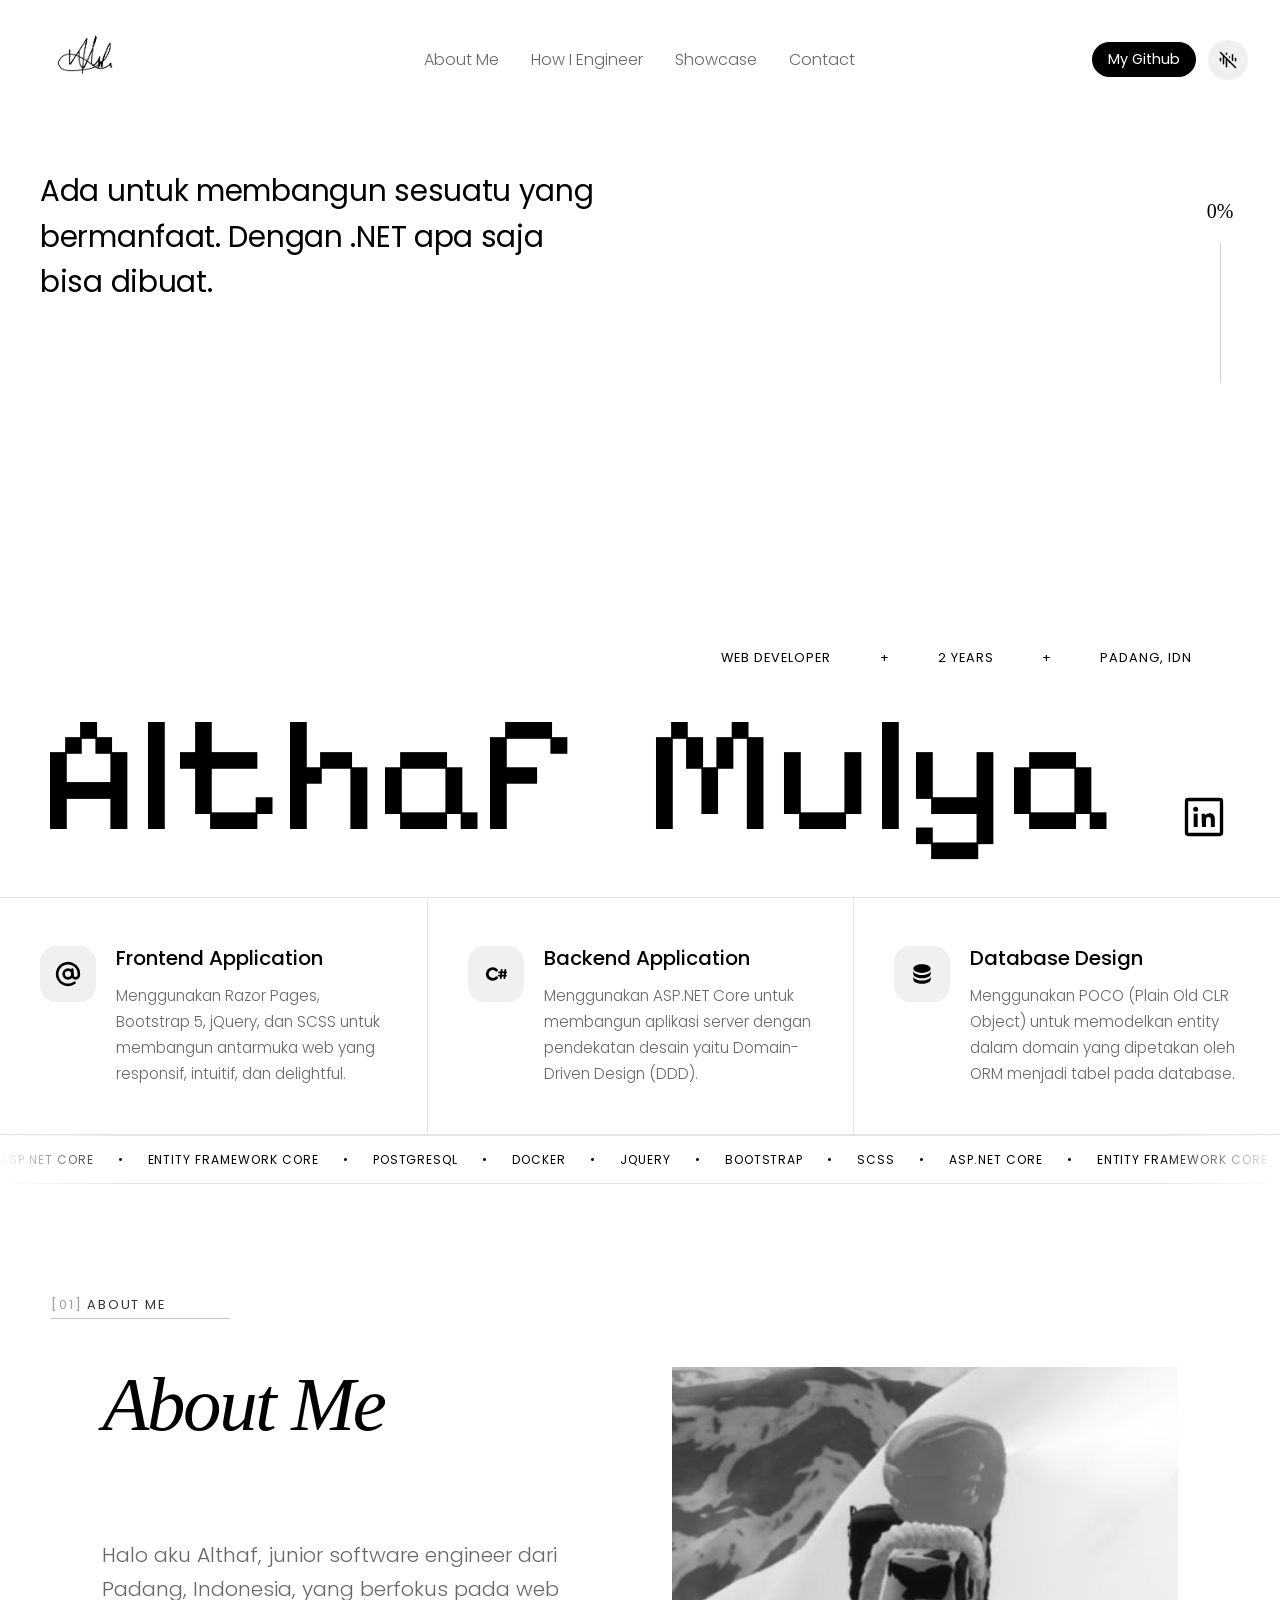
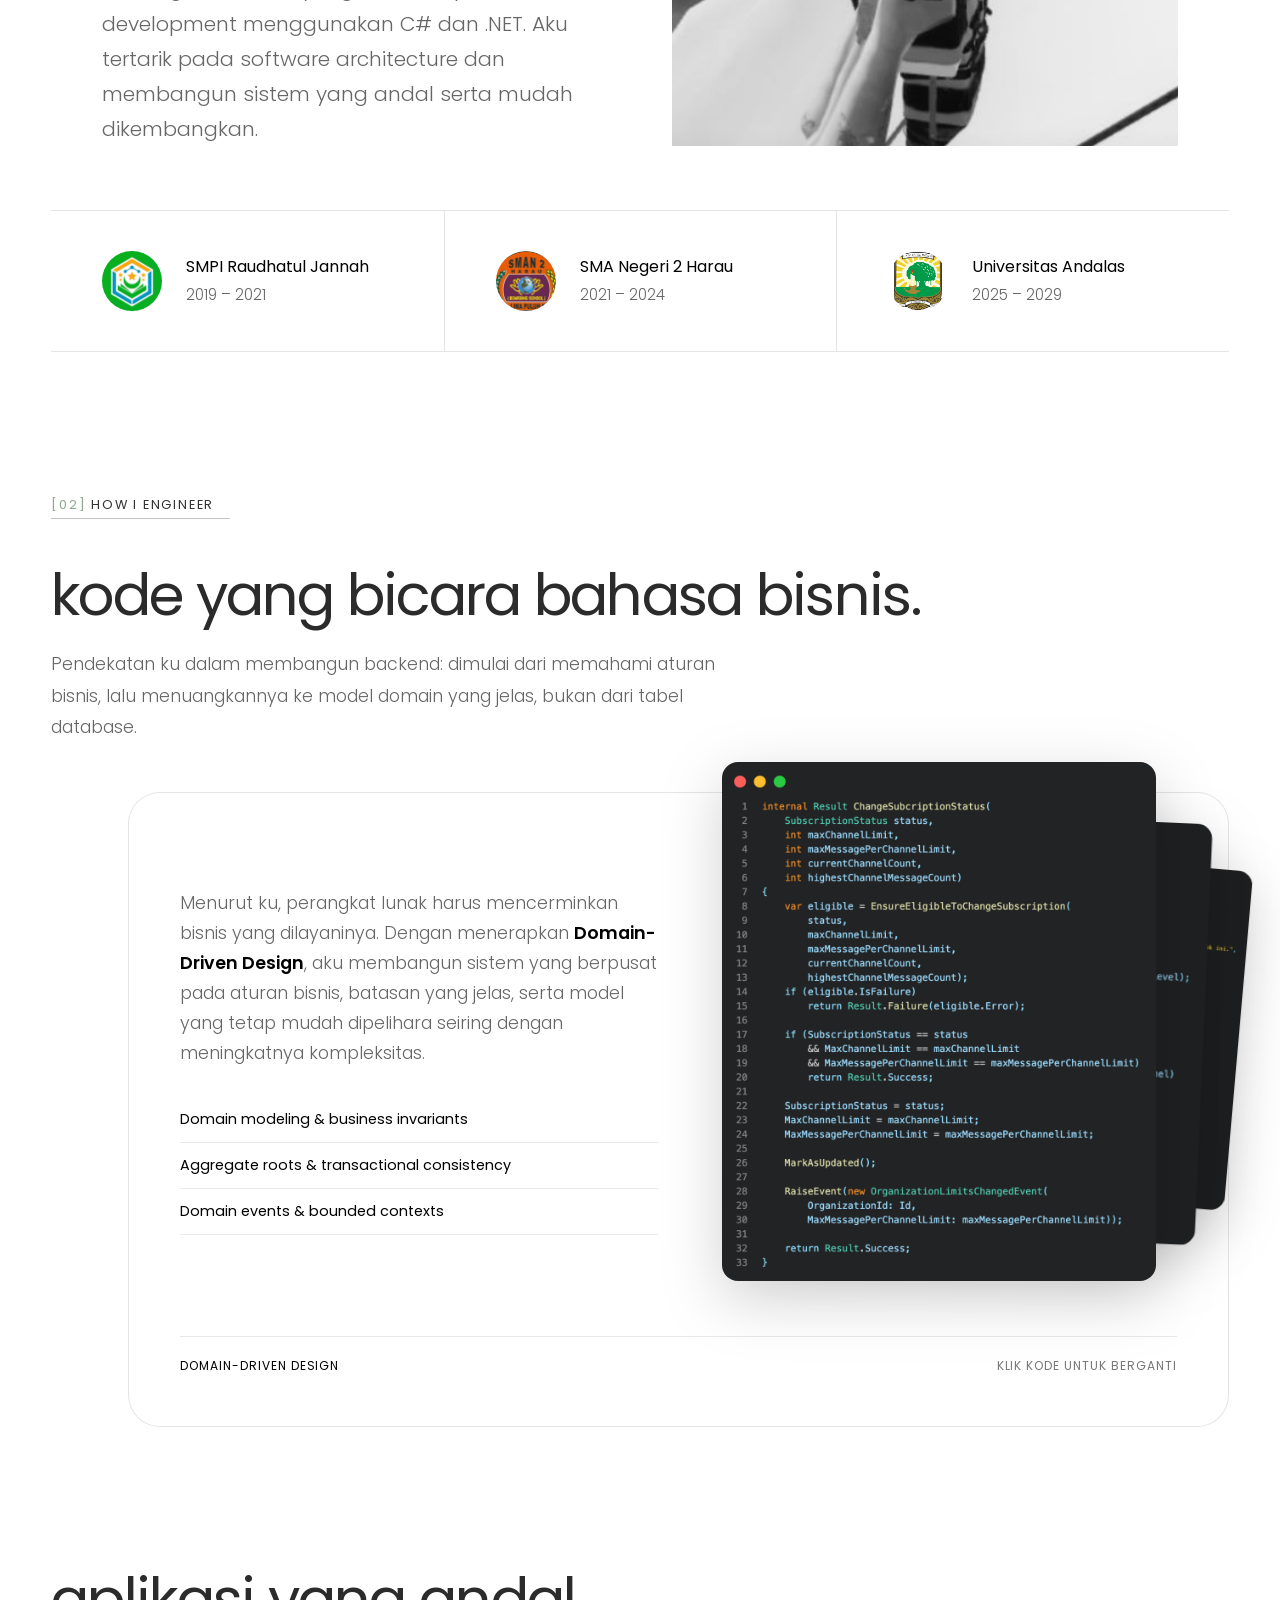
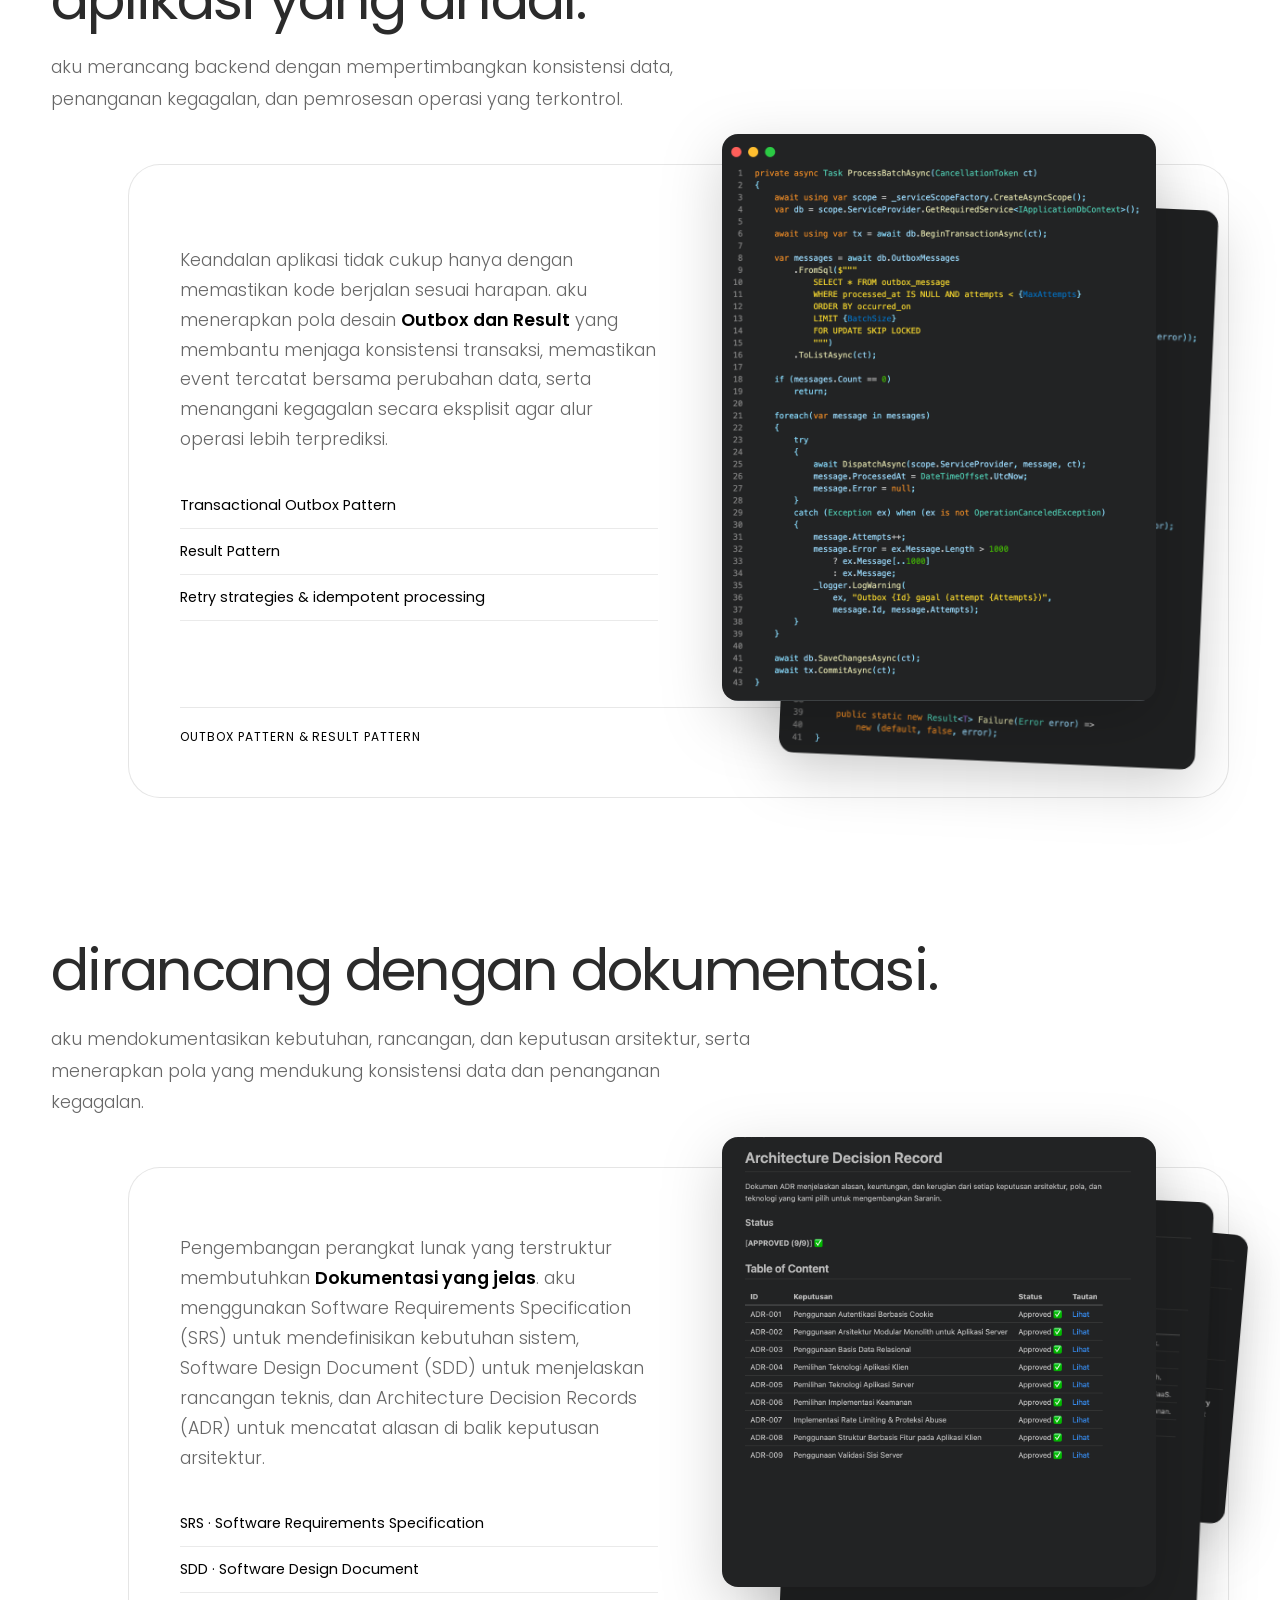
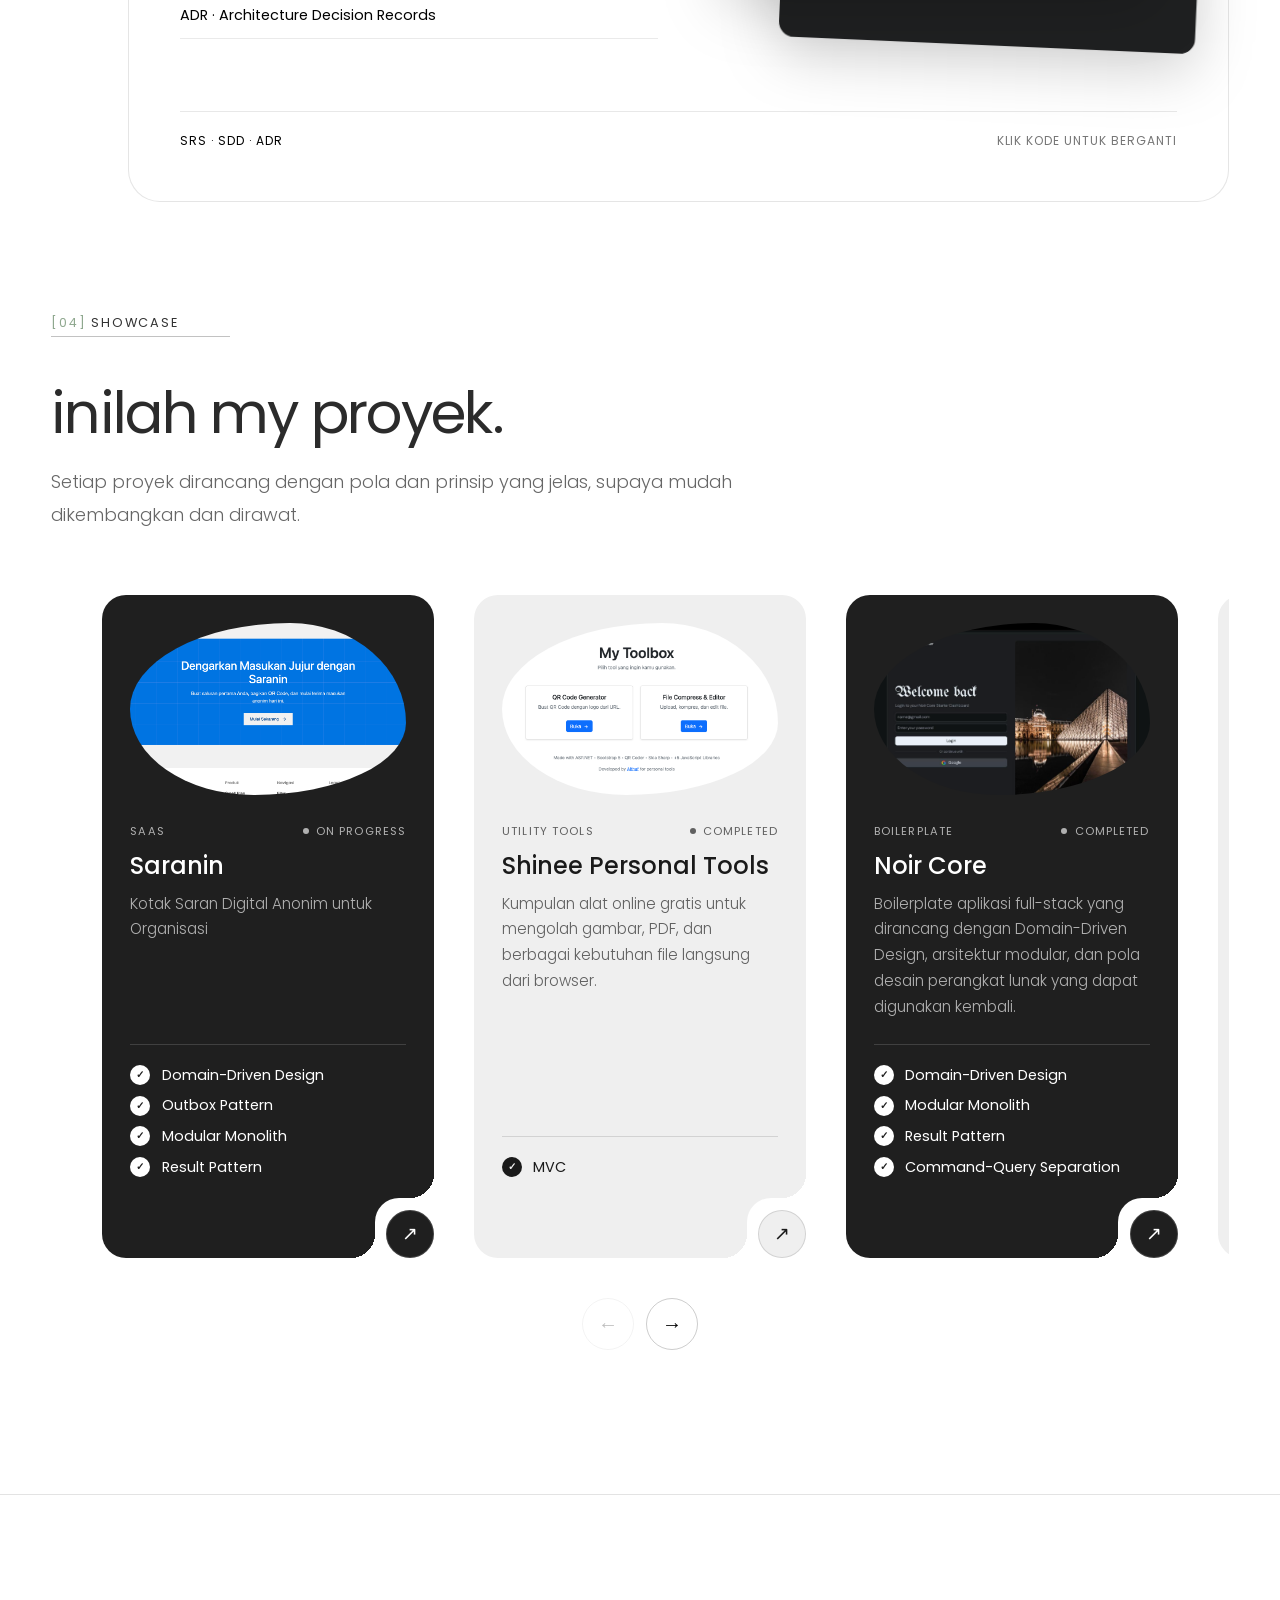
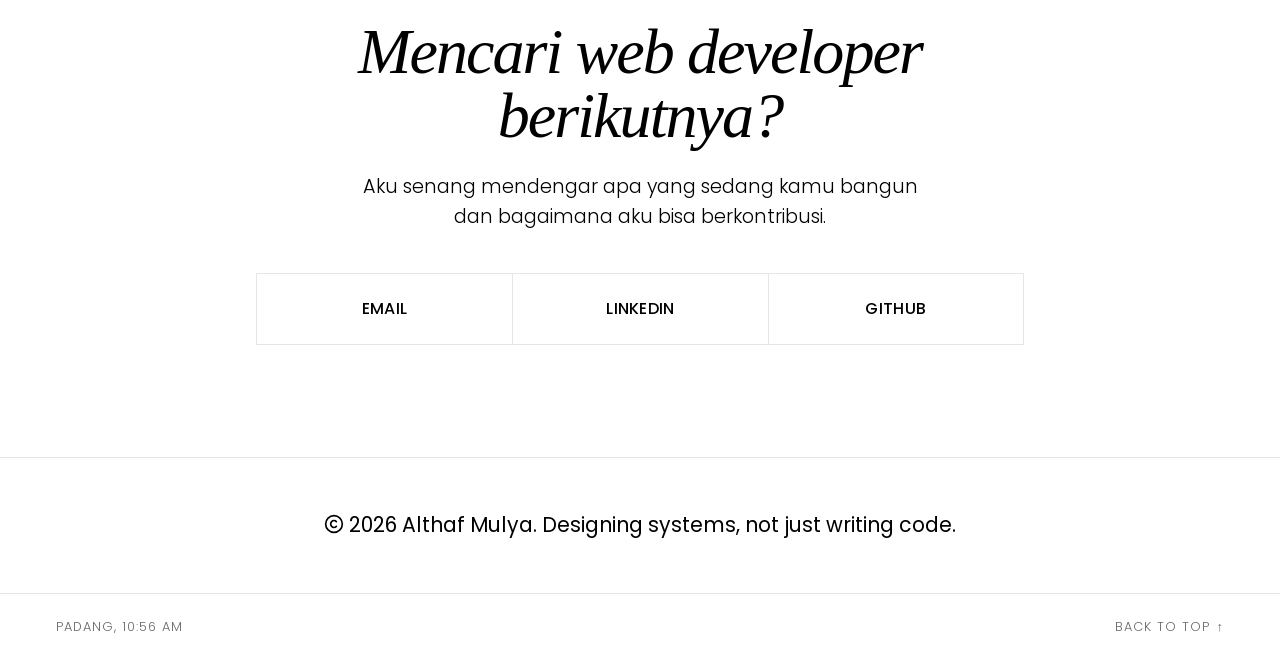
==== index.html @ 77b2470f "feat: add carousel showcase" ====
<!DOCTYPE html>
<html lang="en">
<head>
    <meta charset="UTF-8">
    <meta name="viewport" content="width=device-width, initial-scale=1.0">

    <title>Althaf | Web Developer</title>
    <meta name="description" content="Althaf adalah seorang web developer yang berdomisili di Padang, Indonesia.">
    <meta name="author" content="Althaf">
    <meta name="application-name" content="Althaf Portfolio">
    <meta name="generator" content="Custom">

    <meta name="robots" content="index, follow">
    <meta name="googlebot" content="index, follow">

    <link rel="canonical" href="https://althaf-webdev.netlify.app/">

    <meta property="og:type" content="website">
    <meta property="og:site_name" content="Althaf Portfolio">
    <meta property="og:title" content="Althaf | Web Developer">
    <meta property="og:description" content="Althaf adalah seorang web developer yang berdomisili di Padang, Indonesia.">
    <meta property="og:url" content="https://althaf-webdev.netlify.app/">
    <meta property="og:image" content="https://althaf-webdev.netlify.app/images/og-image.jpg">
    <meta property="og:image:alt" content="Foto Aku">
    <meta property="og:image:width" content="1200">
    <meta property="og:image:height" content="630">
    <meta property="og:locale" content="id_ID">

    <meta name="twitter:card" content="summary_large_image">
    <meta name="twitter:title" content="Althaf | Web Developer">
    <meta name="twitter:description" content="Althaf adalah seorang web developer yang berdomisili di Padang, Indonesia.">
    <meta name="twitter:image" content="https://althaf-webdev.netlify.app/images/og-image.jpg">
    <meta name="twitter:image:alt" content="Foto Aku">

    <meta name="theme-color" content="#000000">
    <meta name="color-scheme" content="light">

    <link rel="icon" type="image/png" href="./assets/favicon.png">
    <link rel="apple-touch-icon" href="/apple-touch-icon.png">
    <link rel="manifest" href="./manifest.json">

    <link rel="stylesheet" href="./styles/style.css">
    <link rel="stylesheet" href="./styles/animation.css">
    <link rel="stylesheet" href="./styles/typography.css">

    <link rel="preconnect" href="https://fonts.googleapis.com">
    <link rel="preconnect" href="https://fonts.gstatic.com" crossorigin>
    <link href="https://fonts.googleapis.com/css2?family=Poppins:ital,wght@0,100;0,200;0,300;0,400;0,500;0,600;0,700;0,800;0,900;1,100;1,200;1,300;1,400;1,500;1,600;1,700;1,800;1,900&display=swap" rel="stylesheet">
    <link href="https://fonts.googleapis.com/css2?family=Pixelify+Sans:wght@400;500&display=swap" rel="stylesheet">

    <script type="module" src="./scripts/main.js" defer></script>
</head>
<body>

    <!-- Navigation bar -->
    <header>
        <a href="/" style="cursor: pointer;" class="signature">
            <img
                src="./assets/signature.png"
                alt="tanda tangan gw" />
        </a>
        <nav>
            <ul id="nav-items"></ul>
        </nav>
        <div class="header-actions">
            <a 
                id="contact-btn" 
                class="contact-btn" 
                target="_blank" 
                rel="noopener"
                href="https://github.com/Althaf671">
                My Github
            </a>
            <button
                id="play-bg"
                type="button"
                aria-label="Play background music"
                aria-pressed="false"
                class="play-btn"
            >
                <span id="play-icon" aria-hidden="true"></span>
            </button>
            <button
                id="menu-btn"
                class="menu-btn"
                type="button"
                aria-label="Toggle menu"
                aria-expanded="false"
                aria-controls="menu-overlay"
            >
                <span></span>
                <span></span>
            </button>
        </div>
    </header>

    <!-- Main container -->
    <main>

        <!-- hero -->
        <section class="hero">
            <p id="short-description"></p>

            <div class="quick-info-container">
                <div class="list-role-domicile">
                    <ol></ol>
                </div>
                <p id="hero-name"></p>

                <a id="hero-linkedin" class="hero-linkedin" target="_blank" rel="noopener" aria-label="LinkedIn">
                    <svg viewBox="0 0 24 24" fill="currentColor" aria-hidden="true">
                        <rect x="1.5" y="1.5" width="21" height="21" rx="1" fill="none" stroke="currentColor" stroke-width="2"/>
                        <circle cx="7" cy="7.4" r="1.5"/>
                        <rect x="5.8" y="10" width="2.4" height="8"/>
                        <path d="M10.5 10h2.3v1.1c.5-.8 1.4-1.3 2.6-1.3 2.2 0 3.1 1.4 3.1 3.6V18h-2.4v-4.2c0-1.1-.4-1.8-1.4-1.8s-1.5.7-1.5 1.8V18h-2.4z"/>
                    </svg>
                </a>
            </div>
        </section>

        <!-- skills -->
        <section id="skills" class="skills">
            <div class="skills-grid"></div>
        </section>

        <!-- techstack -->
        <section>
            <div class="tech-marquee" aria-hidden="true">
                <div class="tech-marquee__track" id="tech-marquee-track"></div>
            </div>
        </section>

        <!-- about me -->
        <section id="about-me" class="about section-container">
            <div class="section-label">
                <p class="section-label__text">
                    <span class="section-label__index">[01]</span> About Me
                </p>
                <span class="section-label__line" aria-hidden="true"></span>
            </div>

            <div class="about__body">
                <div class="about__content">
                    <h3 class="about__title">About Me</h3>
                    <p id="about-description" class="about__description"></p>
                </div>

                <div id="about-image" class="about__image"></div>
            </div>

            <ul id="education-list" class="education"></ul>
        </section>

        <!-- primary approach -->
        <section id="design-principle" class="approach-card section-container" aria-labelledby="approach-title">
            <div class="section-label">
                <p class="section-label__text">
                    <span class="section-label__index">[02]</span> How I Engineer
                </p>
                <span class="section-label__line" aria-hidden="true"></span>
            </div>

            <div class="approach-card__header">
                <h2 class="approach-card__title" id="approach-title">kode yang bicara bahasa bisnis.</h2>
                <p class="approach-card__lead">
                    Pendekatan aku dalam membangun backend: dimulai dari memahami aturan bisnis,
                    lalu menuangkannya ke model domain yang jelas, bukan dari tabel database.
                </p>
            </div>

            <div class="approach-card__panel">
                <div class="approach-card__body">
                    <div class="approach-card__content">
                        <p class="approach-card__description" id="approach-description"></p>
                        <ul class="approach-card__details" id="approach-details"></ul>
                    </div>

                    <div class="approach-stack" id="approach-stack"></div>
                </div>

                <div class="approach-card__footer">
                    <span id="approach-footer-label"></span>
                    <span class="approach-card__index" id="approach-footer-hint"></span>
                </div>
            </div>
        </section>

        <!-- showcase -->
        <section class="showcase section-container" id="showcase">
            <div class="section-label">
                <p class="section-label__text">
                    <span class="section-label__index">[04]</span> Showcase
                </p>
                <span class="section-label__line" aria-hidden="true"></span>
            </div>

            <div class="showcase__header">
                <h3 class="showcase__title">inilah my proyek.</h3>
                <p class="showcase__lead">
                    Setiap proyek dirancang dengan pola dan prinsip yang jelas,
                    supaya mudah dikembangkan dan dirawat.
                </p>
            </div>

            <div id="showcase-grid" class="showcase__grid"></div>
            
            <div id="showcase-controls" class="showcase__controls">
                <button id="showcase-prev" class="showcase__nav" type="button" aria-label="Proyek sebelumnya">←</button>
                <button id="showcase-next" class="showcase__nav" type="button" aria-label="Proyek berikutnya">→</button>
            </div>
        </section>

        <!-- contact -->
        <section class="contact section-container" id="contact">
            <h3 class="contact__title">Mencari web developer berikutnya?</h3>
            <p class="contact__subtitle">
                Aku senang mendengar apa yang sedang kamu bangun dan bagaimana aku bisa berkontribusi.
            </p>
            <ul id="contact-list" class="contact__list"></ul>
        </section>

    </main>

    <!-- footer -->
    <footer>

        <!-- copyright -->
        <div class="footer-copyright">
            <span id="copyright-icon"></span>
            <span id="copyright-year"></span>
            Althaf Mulya.
            Designing systems, not just writing code.
        </div>

        <!-- lower -->
        <div class="footer-lower">
            <span id="current-time"></span>
            <button id="back-to-top" class="back-to-top" type="button">
                BACK TO TOP <span aria-hidden="true">↑</span>
            </button>
        </div>

    </footer>

    <!-- additional components -->
    <audio id="background-audio" loop preload="auto">
        <source src="./assets/poison-door-sister-of-mercy.mp3" type="audio/mpeg">
    </audio>

    <div class="scroll-progress">
        <span id="scroll-percentage">0%</span>
        <div class="scroll-progress__track">
            <div id="scroll-progress-bar"></div>
        </div>
    </div>

    <div id="menu-overlay" class="menu-overlay" aria-hidden="true">
        <ol id="menu-items" class="menu-items"></ol>
    </div>

</body>
</html>
---- styles/style.css ----
* {
    box-sizing: border-box;
    padding: 0;
    margin: 0;
}

:root {
    --top-bar: 14px;
    --header-h: 109px; 
}

body {
    width: 100%;
    min-height: 100vh;
    height: fit-content;
    overflow-x: hidden;
    background-color: #ffffff;
}

li {
    list-style: none;
}

a {
    text-decoration: none;
}

.text-muted {
    color: #00000099;
}

.signature img {
    display: block;
    width: 135px;
    height: 55px;
    transition: filter 0.35s ease;
}

body.menu-open .signature {
    filter: brightness(0) invert(1);
}

.section-container {
    --card-padding: clamp(1.5rem, 4vw, 4rem);
    font-family: "Poppins", sans-serif;
    margin: 9rem 0 7rem;
    padding: 0 clamp(1.25rem, 4vw, 3.5rem);
    position: relative;
}

nav a, .contact-btn {
    white-space: nowrap;
}

header {
    display: flex;
    flex-direction: row;
    justify-content: space-between;
    align-items: center;
    padding: 2rem;

    font-family: "Poppins", sans-serif;
    font-weight: 300;
    font-style: normal;

    position: sticky;
    top: 0;
    left: 0;
    z-index: 100;

    background-color: rgba(255, 255, 255, 1);
    -webkit-backdrop-filter: blur(0px);
            backdrop-filter: blur(0px);
    border-bottom: 1px solid transparent;

    transition:
        padding 0.35s cubic-bezier(0.4, 0, 0.2, 1),
        background-color 0.35s ease,
        backdrop-filter 0.35s ease,
        -webkit-backdrop-filter 0.35s ease,
        border-color 0.35s ease,
        box-shadow 0.35s ease;
}

header.is-scrolled {
    padding-block: 1rem;

    background-color: rgba(255, 255, 255, 0.55);
    -webkit-backdrop-filter: blur(14px) saturate(180%);
            backdrop-filter: blur(14px) saturate(180%);

    border-bottom-color: rgba(255, 255, 255, 0.4);
    box-shadow: 0 4px 24px rgba(0, 0, 0, 0.06);
}

nav ul {
    display: flex;
    flex-direction: row;
    gap: 2rem;
    margin-left: 20px;
}

.header-actions {
    display: flex;
    flex-direction: row;
    align-items: center;
    gap: 0.75rem;
}

.contact-btn {
    display: inline-flex;
    align-items: center;
    height: 35px;
    padding: 0 1rem;
    border-radius: 999px;

    background: #000;
    color: #fff;

    font-family: "Poppins", sans-serif;
    font-weight: 400;
    font-size: 0.9rem;

    transition: background-color 0.2s ease, transform 0.2s ease;
}

.contact-btn:hover {
    background: #222;
}

.play-btn {
    width: 40px;
    height: 40px;
    padding: 0;
    border: none;
    border-radius: 50%;
    background: #0000000f;
    cursor: pointer;

    display: grid;
    place-items: center;

    transition: background-color 0.2s ease;
}

.play-btn:hover {
    background: #0000001c;
}

.play-btn img {
    width: 18px;
    height: 18px;
    display: block;
}

.play-btn[aria-pressed="false"] .icon-stop {
    display: none;
}

.play-btn[aria-pressed="true"] .icon-play {
    display: none;
}

/* section nav */
.section-label {
    margin-bottom: 3rem;
}

.section-label__text {
    margin: 0;
    font-size: clamp(0.75rem, 1vw, 1rem);
    font-weight: 400;
    letter-spacing: 0.14em;
    text-transform: uppercase;
    color: #333;
}

.section-label__index {
    color: #8fa88f;
}

.section-label__line {
    display: block;
    width: clamp(8rem, 14vw, 12.5rem);
    height: 1px;
    margin-top: 0.25rem;
    background: #0000003d;
}

/* hero */
.hero {
    position: relative;
    min-height: calc(100svh - var(--top-bar) - var(--header-h));
    padding: 3rem 2.5rem 2.5rem;

    display: flex;
    flex-direction: column;
    justify-content: space-between;
    gap: 3rem;
}

#hero-name {
    display: flex;
    justify-content: space-between;
    gap: 0.3em;
    width: 100%;
    margin-top: 1.5rem;
    padding-right: 3.5rem; 

    font-family: "Pixelify Sans", monospace;
    font-weight: 400;
    font-size: 13vw;
    line-height: 1;
    white-space: nowrap;
}

#short-description {
    max-width: 19em;
    font-family: "Poppins", sans-serif;
    font-weight: 400;
    font-size: clamp(1.5rem, 2.3vw, 2.25rem);
    line-height: 1.55;
    letter-spacing: -0.01em;
}

.quick-info-container {
    position: relative;
}

.list-role-domicile ol {
    display: flex;
    justify-content: flex-end;
    padding-right: 3rem;

    font-family: "Poppins", sans-serif;
    font-weight: 400;
    font-size: 0.8rem;
    letter-spacing: 0.08em;
    text-transform: uppercase;
}

.list-role-domicile li + li::before {
    content: "+";
    margin-inline: 3rem;
}

.role-label {
    display: none;
}

.hero-linkedin {
    position: absolute;
    right: 1rem;
    bottom: 0.25rem;
    width: 40px;
    height: 40px;
    color: #000;
    margin-bottom: 1rem;
}

/* hamburger menu */
.menu-btn {
    display: none;
    position: relative;
    width: 40px;
    height: 40px;
    padding: 0;
    border: none;
    border-radius: 50%;
    background: #0000000f;
    cursor: pointer;
    transition: background-color 0.2s ease;
}

.menu-btn:hover {
    background: #0000001c;
}

.menu-btn span {
    position: absolute;
    top: 50%;
    left: 50%;
    width: 16px;
    height: 2px;
    background: #000;
    transition: transform 0.35s cubic-bezier(0.4, 0, 0.2, 1), background-color 0.2s ease;
}

.menu-btn span:nth-child(1) {
    transform: translate(-50%, calc(-50% - 3px));
}

.menu-btn span:nth-child(2) {
    transform: translate(-50%, calc(-50% + 3px));
}

body.menu-open .menu-btn span:nth-child(1) {
    transform: translate(-50%, -50%) rotate(45deg);
}

body.menu-open .menu-btn span:nth-child(2) {
    transform: translate(-50%, -50%) rotate(-45deg);
}

.menu-overlay {
    display: none;
    position: fixed;
    inset: 0;
    z-index: 99;
    max-width: 100vw;
    padding: calc(var(--header-h) + var(--top-bar)) 1.25rem 2rem;

    background: #0d0d0d;
    color: #fff;
    font-family: "Poppins", sans-serif;

    transform: translateY(-100%);
    visibility: hidden;
    transition:
        transform 0.6s cubic-bezier(0.76, 0, 0.24, 1),
        visibility 0s linear 0.6s;
}

body.menu-open .menu-overlay {
    transform: translateY(0);
    visibility: visible;
    transition-delay: 0s;
}

body.menu-open {
    overflow: hidden;
}

.menu-items {
    border-top: 1px solid #ffffff1f;
}

.menu-items li {
    border-bottom: 1px solid #ffffff1f;

    opacity: 0;
    transform: translateY(24px);
    transition: opacity 0.5s ease, transform 0.5s ease;
}

body.menu-open .menu-items li {
    opacity: 1;
    transform: none;
}

body.menu-open .menu-items li:nth-child(1) { transition-delay: 0.30s; }
body.menu-open .menu-items li:nth-child(2) { transition-delay: 0.36s; }
body.menu-open .menu-items li:nth-child(3) { transition-delay: 0.42s; }
body.menu-open .menu-items li:nth-child(4) { transition-delay: 0.48s; }
body.menu-open .menu-items li:nth-child(5) { transition-delay: 0.54s; }

.menu-items a {
    display: flex;
    align-items: center;
    gap: 1.25rem;
    padding: 1.5rem 0;
    color: #fff;
}

.menu-index {
    min-width: 1.5rem;
    font-size: 0.75rem;
    font-weight: 500;
    color: #ffffff80;
}

.menu-label {
    flex: 1;
    font-size: clamp(1.2rem, 6vw, 2rem);
    font-weight: 600;
    line-height: 1;
    letter-spacing: -0.04em;
    text-transform: uppercase;
}

.menu-arrow {
    font-size: 1.8rem;
    line-height: 1;
}

body.menu-open header {
    background-color: transparent;
    -webkit-backdrop-filter: none;
            backdrop-filter: none;
    box-shadow: none;
    color: #fff;
}

body.menu-open .play-btn,
body.menu-open .menu-btn {
    background: #ffffff1f;
}

body.menu-open .play-btn img {
    filter: invert(1);
}

body.menu-open .menu-btn span {
    background: #fff;
}

/* skills */
.skills {
    border-block: 1px solid #0000001a;
}

.skills-grid {
    display: grid;
    grid-template-columns: repeat(3, 1fr);
}

.capability {
    display: flex;
    flex-direction: row;
    align-items: flex-start;
    gap: 1.25rem;
    min-height: 220px;
    padding: 3rem 2.5rem;

    font-family: "Poppins", sans-serif;
}

.capability + .capability {
    border-left: 1px solid #0000001a;
}

.capability__icon {
    flex-shrink: 0;
    display: grid;
    place-items: center;
    width: 56px;
    height: 56px;
    border-radius: 16px;
    background: #0000000f;
}

.capability__icon img {
    display: block;
    width: 26px;
    height: 26px;
}

.capability__body h4 {
    margin-bottom: 0.75rem;
    font-weight: 500;
    font-size: 1.25rem;
    line-height: 1.25;
}

.capability__body p {
    font-weight: 300;
    font-size: 0.95rem;
    line-height: 1.7;
    color: #00000099;
}

/* showcase */
.showcase {
    --gap: 2.5rem;
    --per-view: 3;
    --inset: clamp(1.25rem, 4vw, 3.5rem);

    margin-top: 7rem;
    font-family: "Poppins", sans-serif;
}

.showcase__grid {
    display: flex;
    gap: var(--gap);
    padding: 0 var(--inset);
    overflow-x: auto;
    scroll-snap-type: x mandatory;
    scroll-padding-inline: var(--inset);
    overscroll-behavior-x: contain;
    scrollbar-width: none;
}

.showcase__grid::-webkit-scrollbar {
    display: none;
}

.showcase__grid:focus-visible {
    outline: 2px solid #000;
    outline-offset: -2px;
}

.showcase__controls {
    display: flex;
    justify-content: center;
    gap: 0.75rem;
    margin-top: 2.5rem;
}

.showcase__controls[hidden] {
    display: none;
}

.showcase__nav {
    display: grid;
    place-items: center;
    width: 52px;
    height: 52px;
    padding: 0;
    border: 1px solid #00000033;
    border-radius: 50%;
    background: transparent;
    color: #000;
    font-size: 1.25rem;
    line-height: 1;
    cursor: pointer;
    transition: background-color 0.25s ease, color 0.25s ease, opacity 0.25s ease;
}

.showcase__nav:hover:not(:disabled),
.showcase__nav:focus-visible {
    background: #000;
    color: #fff;
}

.showcase__nav:disabled {
    opacity: 0.25;
    cursor: default;
}

.showcase__header {
    padding: 0 clamp(1.25rem, 4vw, 3.5rem) 0 0;
    margin-bottom: 4rem;
}

.showcase__title {
    font-size: clamp(2.5rem, 4.5vw, 5rem);
    font-weight: 400;
    line-height: 1;
    letter-spacing: -0.03em;
    color: #2b2b2b;
}

.showcase__lead {
    max-width: 44rem;
    margin-top: 1.5rem;
    font-weight: 300;
    font-size: clamp(1rem, 1.4vw, 1.2rem);
    line-height: 1.8;
    color: #00000099;
}

.showcase-card {
    flex: 0 0 calc((100% - var(--gap) * (var(--per-view) - 1)) / var(--per-view));
    min-width: 0;
    scroll-snap-align: start;
    overflow-wrap: anywhere;

    --card-bg: #1f1f1f;
    --card-fg: #ffffff;
    --card-muted: #ffffffa6;
    --card-line: #ffffff26;
    --notch: 1.5rem;

    position: relative;
    display: flex;
    flex-direction: column;
    padding: 1.75rem 1.75rem 5rem;
    border-radius: 1.5rem;
    background: var(--card-bg);
    color: var(--card-fg);
}

.showcase-card[data-theme="light"] {
    --card-bg: #efefef;
    --card-fg: #1a1a1a;
    --card-muted: #00000099;
    --card-line: #0000001f;
}

.showcase-card__visual {
    display: grid;
    place-items: center;
    aspect-ratio: 16 / 10;
    margin-bottom: 1.75rem;
    overflow: hidden;
    border-radius: 58% 42% 55% 45% / 50% 58% 42% 50%;
    background: #ffffff1f;
}

.showcase-card[data-theme="light"] .showcase-card__visual {
    background: #00000014;
}

.showcase-card__visual img {
    display: block;
    width: 100%;
    height: 100%;
    object-fit: cover;
}

.showcase-card__initial {
    font-family: "Pixelify Sans", monospace;
    font-size: clamp(3.5rem, 7vw, 6rem);
    line-height: 1;
    opacity: 0.85;
}

.showcase-card__meta {
    display: flex;
    justify-content: space-between;
    align-items: center;
    gap: 1rem;
    margin-bottom: 0.75rem;
    font-size: 0.7rem;
    letter-spacing: 0.1em;
    text-transform: uppercase;
    color: var(--card-muted);
}

.showcase-card__status::before {
    content: "";
    display: inline-block;
    width: 6px;
    height: 6px;
    margin-right: 0.45rem;
    border-radius: 50%;
    background: currentColor;
    vertical-align: 0.1em;
}

.showcase-card__title {
    margin-bottom: 0.6rem;
    font-weight: 500;
    font-size: 1.5rem;
    line-height: 1.2;
}

.showcase-card__description {
    margin-bottom: 1.5rem;
    font-weight: 300;
    font-size: 0.95rem;
    line-height: 1.7;
    color: var(--card-muted);
}

.showcase-card__list {
    display: grid;
    gap: 0.6rem;
    margin-top: auto;
    padding-top: 1.25rem;
    border-top: 1px solid var(--card-line);
    font-size: 0.9rem;
    font-weight: 400;
}

.showcase-card__list li {
    display: flex;
    align-items: center;
    gap: 0.7rem;
}

.showcase-card__list li::before {
    content: "✓";
    flex-shrink: 0;
    display: grid;
    place-items: center;
    width: 20px;
    height: 20px;
    border-radius: 50%;
    background: var(--card-fg);
    color: var(--card-bg);
    font-size: 0.65rem;
    font-weight: 700;
}

.showcase-card__list .showcase-card__more {
    color: var(--card-muted);
    font-size: 0.8rem;
}

.showcase-card__list .showcase-card__more::before {
    content: "+";
    background: transparent;
    border: 1px solid var(--card-line);
    color: var(--card-muted);
}

.showcase-card__action {
    position: absolute;
    right: 0;
    bottom: 0;
    padding: 0.7rem 0 0 0.7rem;
    background: #fff;
    border-top-left-radius: var(--notch);
}

.showcase-card__action::before,
.showcase-card__action::after {
    content: "";
    position: absolute;
    width: var(--notch);
    height: var(--notch);
    background: radial-gradient(circle at top left, transparent var(--notch), #fff 0);
}

.showcase-card__action::before {
    right: 0;
    top: calc(var(--notch) * -1);
}

.showcase-card__action::after {
    left: calc(var(--notch) * -1);
    bottom: 0;
}

.showcase-card__action a {
    display: grid;
    place-items: center;
    width: 48px;
    height: 48px;
    border-radius: 50%;
    background: var(--card-bg);
    color: var(--card-fg);
    font-size: 1.2rem;
    line-height: 1;
    box-shadow: inset 0 0 0 1px var(--card-line);
    transition: transform 0.25s ease;
}

.showcase-card__action a:hover,
.showcase-card__action a:focus-visible {
    transform: rotate(45deg);
}

/* approach */
.approach-card__header {
    margin-bottom: 3rem;
}

.approach-card__title {
    margin: 0;
    font-size: clamp(2.5rem, 4.5vw, 5rem);
    font-weight: 400;
    line-height: 1;
    letter-spacing: -0.03em;
    color: #2b2b2b;
}

.approach-card__lead {
    max-width: 44rem;
    margin: 1.5rem 0 0;
    font-weight: 300;
    font-size: 1.1rem;
    line-height: 1.7;
    color: #00000099;
    line-height: 1.8;
}

.approach-card__panel {
    margin-left: clamp(0rem, 6vw, 6rem);
    padding: var(--card-padding);
    background: #fff;
    border: 1px solid #0000001a;
    border-radius: 2rem;
}

.approach-card__body {
    display: grid;
    grid-template-columns: minmax(0, 1fr) minmax(0, 0.95fr);
    gap: clamp(2rem, 5vw, 5rem);
    align-items: center;
}

.approach-card__content {
    min-width: 0;
}

.approach-card__description {
    max-width: 38rem;
    margin: 0;
    font-weight: 300;
    font-size: 1.1rem;
    line-height: 1.7;
    color: #00000099;
}

.approach-card__description strong {
    color: #000;
    font-weight: 600;
}

.approach-card__details {
    display: grid;
    gap: 0.75rem;
    margin: 2.5rem 0 0;
    padding: 0;
    list-style: none;
}

.approach-card__details li {
    padding-bottom: 0.75rem;
    border-bottom: 1px solid #eaeaea;
    font-size: 0.9rem;
    font-weight: 400;
}

.approach-stack {
    position: relative;
    z-index: 1;
    min-width: 0;
    aspect-ratio: 1 / 1.05;
    margin-top: calc(var(--card-padding) * -1.6);
    margin-right: calc(var(--card-padding) * -0.75);
}

.approach-stack__item {
    position: absolute;
    top: 0;
    left: 0;
    width: 88%;
    padding: 0;
    border: 0;
    background: none;
    cursor: pointer;
    transform-origin: bottom left;
    transition:
        transform 0.55s cubic-bezier(0.22, 1, 0.36, 1),
        opacity 0.4s ease,
        filter 0.4s ease;
}

.approach-stack__item img {
    display: block;
    width: 100%;
    height: auto;
    border-radius: 1rem;
    filter: drop-shadow(0 18px 30px rgb(0 0 0 / 0.18));
    user-select: none;
    -webkit-user-drag: none;
}

.approach-stack__item:focus-visible {
    outline: 2px solid #000;
    outline-offset: 6px;
    border-radius: 1rem;
}

.approach-stack__item[data-pos="0"] {
    z-index: 3;
    transform: translate(0, 0) rotate(0deg);
}

.approach-stack__item[data-pos="1"] {
    z-index: 2;
    transform: translate(13%, 6%) rotate(2.5deg) scale(0.96);
    filter: brightness(0.92);
}

.approach-stack__item[data-pos="2"] {
    z-index: 1;
    transform: translate(24%, 12%) rotate(5deg) scale(0.92);
    filter: brightness(0.85);
}

.approach-stack:hover .approach-stack__item[data-pos="1"] {
    transform: translate(16%, 4%) rotate(3.5deg) scale(0.96);
}

.approach-card__footer {
    display: flex;
    justify-content: space-between;
    align-items: center;
    gap: 1rem;
    margin-top: 3.5rem;
    padding-top: 1.25rem;
    border-top: 1px solid #e8e8e8;
    font-size: 0.75rem;
    letter-spacing: 0.08em;
    text-transform: uppercase;
}

.approach-card__index {
    color: #777;
    white-space: nowrap;
}

/* about */
.about {
    margin-top: 7rem;
    font-family: "Poppins", sans-serif;
}

.about__body {
    display: grid;
    grid-template-columns: minmax(0, 1fr) minmax(0, 1fr);
    gap: clamp(2rem, 5vw, 5rem);
    padding: 0 clamp(1.25rem, 4vw, 3.5rem) 4rem;
}

.about__content {
    display: flex;
    flex-direction: column;
    justify-content: space-between;
    gap: 1rem;
    min-width: 0;
}

.about__title {
    font-family: "Instrument Serif", Georgia, serif;
    font-style: italic;
    font-weight: 400;
    font-size: clamp(3rem, 6vw, 6rem);
    line-height: 1;
    letter-spacing: -0.03em;
}

.about__description {
    max-width: 38rem;
    font-weight: 300;
    font-size: clamp(1.1rem, 1.6vw, 1.6rem);
    line-height: 1.7;
    color: #00000099;
    white-space: pre-line; 
}

.about__image {
    min-width: 0;
}

.about__image img {
    display: block;
    width: 100%;
    aspect-ratio: 4 / 3;
    object-fit: cover;
    filter: grayscale(1) contrast(1.05);
}

.education {
    display: grid;
    grid-template-columns: repeat(3, 1fr);
    border-block: 1px solid #0000001a;
}

.education__item {
    display: flex;
    flex-direction: row;
    align-items: center;
    gap: 1.5rem;
    padding: 2.5rem clamp(1.25rem, 4vw, 3.5rem);
}

.education__item + .education__item {
    border-left: 1px solid #0000001a;
}

.education__logo {
    flex-shrink: 0;
    width: 60px;
    height: 60px;
    border-radius: 50%;
    overflow: hidden;
    background: #0000000f;
}

.education__logo img {
    display: block;
    width: 100%;
    height: 100%;
    object-fit: cover;
}

.education__name {
    margin-bottom: 0.4rem;
    font-weight: 400;
    font-size: 1rem;
    line-height: 1.25;
}

.education__year {
    font-weight: 300;
    font-size: 0.95rem;
    color: #00000099;
}

/* contact */
.contact {
    display: flex;
    flex-direction: column;
    align-items: center;
    text-align: center;
    font-family: "Poppins", sans-serif;
    border-top: 1px solid #0000001c;
    padding-top: 125px;
}

.contact__title {
    max-width: 18ch;
    font-family: "Instrument Serif", Georgia, serif;
    font-style: italic;
    font-weight: 400;
    font-size: clamp(2.5rem, 5vw, 4.5rem);
    line-height: 1;
    letter-spacing: -0.03em;
}

.contact__subtitle {
    max-width: 36rem;
    margin-top: 1.5rem;
    font-weight: 300;
    font-size: clamp(1rem, 1.5vw, 1.4rem);
    line-height: 1.6;
}

.contact__list {
    display: grid;
    grid-template-columns: repeat(3, 1fr);
    width: min(100%, 48rem);
    margin-top: 2.5rem;
    border: 1px solid #0000001a;
}

.contact__list li + li {
    border-left: 1px solid #0000001a;
}

.contact__link {
    display: grid;
    place-items: center;
    height: 100%;
    min-height: 70px;
    padding: 0.25rem;

    color: #000;
    font-weight: 500;
    font-size: 1rem;
    letter-spacing: 0.02em;
    text-transform: uppercase;

    transition: background-color 0.25s ease, color 0.25s ease;
}

.contact__link:hover,
.contact__link:focus-visible {
    background: #000;
    color: #fff;
}

/* footer */
footer {
    border-top: 1px solid #0000001a;
    font-family: "Poppins", sans-serif;
}

.footer-copyright {
    padding: 3.25rem 1.5rem;
    text-align: center;
    font-weight: 400;
    font-size: clamp(1rem, 1.6vw, 1.5rem);
    line-height: 1.5;
}

#copyright-icon img {
    display: inline-block;
    width: 1em;
    height: 1em;
    vertical-align: -0.12em;
}

.footer-lower {
    display: flex;
    justify-content: space-between;
    align-items: center;
    padding: 1.5rem 3.5rem;
    border-top: 1px solid #0000001a;

    font-weight: 300;
    font-size: 0.8rem;
    letter-spacing: 0.08em;
    text-transform: uppercase;
    color: #00000099;
}

.back-to-top {
    display: inline-flex;
    align-items: center;
    gap: 0.4rem;
    padding: 0;
    border: none;
    background: none;
    cursor: pointer;

    font: inherit;
    letter-spacing: inherit;
    text-transform: inherit;
    color: inherit;

    transition: color 0.2s ease;
}

.back-to-top:hover {
    color: #000;
}

.back-to-top span {
    transition: transform 0.25s ease;
}

/* area viewport responsif */
@media (max-width: 1024px) {
    header {
        padding: 1.5rem;
    }

    nav ul {
        gap: 1.25rem;
        margin-left: 0;
    }

    .hero {
        padding: 2.5rem 1.5rem 2rem;
    }

    .list-role-domicile ol {
        padding-right: 0;
    }

    .list-role-domicile li + li::before {
        margin-inline: 1.5rem;
    }

    .capability {
        flex-direction: column;
        gap: 1rem;
        padding: 2rem 1.5rem;
    }

    .about {
        margin-top: 5rem;
    }

    .about__body {
        gap: 2rem;
    }

    .education__item {
        flex-direction: column;
        align-items: flex-start;
        gap: 1rem;
        padding: 2rem 1.5rem;
    }

    .showcase {
        margin-top: 5rem;
    }

    .showcase-card {
        padding: 1.25rem 1.25rem 4.5rem;
    }

    .showcase {
        --gap: 1rem;
        --per-view: 2;
    }

    .contact {
        padding-block: 7rem;
    }
}

/* tablet atau ipad */
@media (max-width: 768px) {
    :root {
        --header-h: 80px;
    }

    header {
        padding: 1rem 1.25rem;
    }

    nav,
    .contact-btn {
        display: none;
    }

    body .scroll-progress {
        display: none;
    }

    .menu-btn {
        display: grid;
        place-items: center;
    }

    .menu-overlay {
        display: flex;
        flex-direction: column;
    }

    .hero {
        padding: 2rem 1.25rem 1.5rem;
        gap: 2rem;
    }

    #short-description {
        max-width: 100%;
        font-size: 1.4rem;
        line-height: 1.5;
    }

    .list-role-domicile ol {
        display: grid;
        grid-template-columns: 1.4fr 0.9fr 1.2fr;
        padding-right: 0;
        border-top: 1px solid #0000001a;
        font-size: 0.7rem;
        letter-spacing: 0.05em;
    }

    .list-role-domicile li {
        display: flex;
        flex-direction: column;
        gap: 0.4rem;
        padding: 0.9rem 0.75rem 0.9rem 0;
        white-space: normal;
    }

    .list-role-domicile li + li {
        padding-left: 0.75rem;
        border-left: 1px solid #0000001a;
    }

    .list-role-domicile li + li::before {
        content: none;
    }

    .role-label {
        display: block;
        font-size: 0.6rem;
        color: #00000066;
    }

    #hero-name {
        flex-direction: column;
        flex-wrap: nowrap;
        justify-content: flex-start;
        gap: 0;
        margin-top: 0.5rem;
        padding-right: 0;
        font-size: 25vw;
    }

    #hero-name span:last-child {
        align-self: flex-end;
    }

    .hero-linkedin {
        left: 0;
        right: auto;
        bottom: 0.25rem;
        width: 28px;
        height: 28px;
        margin-left: 90%;
    }

    .tech-marquee {
        display: block;
    }

    .scroll-progress {
        display: none;
    }

    .skills-grid {
        grid-template-columns: 1fr;
    }

    .capability {
        flex-direction: row;
        gap: 1rem;
        min-height: 0;
        padding: 1.75rem 1.25rem;
    }

    .capability + .capability {
        border-left: none;
        border-top: 1px solid #0000001a;
    }

    .approach-card__body {
        grid-template-columns: minmax(0, 1fr) minmax(0, 0.8fr);
        gap: 1.5rem;
        margin-top: 2.5rem;
    }

    .approach-card__visual {
        margin-top: -15%;
    }

    .footer-copyright {
        padding: 2.25rem 1.25rem;
        font-size: 1rem;
    }

    .footer-lower {
        padding: 1.25rem;
        font-size: 0.7rem;
    }

    .approach-card {
        margin: 6rem 0 5rem;
    }

    .approach-card__panel {
        margin-left: 0;
        border-radius: 1.5rem;
    }

    .approach-card__body {
        grid-template-columns: minmax(0, 1fr);
        gap: 2.5rem;
    }

    .approach-stack {
        order: -1;
        width: 92%;
        margin: calc(var(--card-padding) * -1.8) 0 0 auto;
        margin-bottom: 4rem;
    }

    .approach-card__footer {
        margin-top: 2rem;
        font-size: 0.65rem;
    }

    .about {
        margin-top: 4rem;
    }

    .about__body {
        grid-template-columns: minmax(0, 1fr);
        gap: 2rem;
        padding-bottom: 3rem;
    }

    .about__image {
        order: -1;
    }

    .about__content {
        gap: 1.25rem;
    }

    .about__title {
        font-size: clamp(2.5rem, 12vw, 4rem);
    }

    .about__description {
        max-width: 100%;
        font-size: 1.1rem;
        line-height: 1.65;
    }

    .education {
        grid-template-columns: 1fr;
    }

    .education__item {
        flex-direction: row;
        align-items: center;
        gap: 1rem;
        padding: 1.5rem 1.25rem;
    }

    .education__item + .education__item {
        border-left: none;
        border-top: 1px solid #0000001a;
    }

    .showcase {
        margin-top: 4rem;
        --gap: 1.25rem;
        --per-view: 1.3;
    }

    .showcase__header {
        margin-bottom: 2.5rem;
    }

    .showcase__title {
        max-width: 100%;
    }

    .showcase__controls {
        margin-top: 2rem;
    }

    .showcase-card {
        padding: 1.5rem 1.5rem 5rem;
    }

    .contact {
        padding-block: 5rem;
    }

    .contact__list {
        grid-template-columns: 1fr;
        margin-top: 2.5rem;
    }

    .contact__list li + li {
        border-left: none;
        border-top: 1px solid #0000001a;
    }

    .contact__link {
        min-height: 72px;
    }
}

/* HP kecil */
@media (max-width: 480px) {
    header {
        padding: 0.75rem 1rem;
    }

    .contact-btn {
        height: 32px;
        padding: 0 0.85rem;
        font-size: 0.8rem;
    }

    .play-btn {
        width: 36px;
        height: 36px;
    }

    .menu-btn {
        width: 36px;
        height: 36px;
    }

    .hero {
        padding: 1.5rem 1rem 1.25rem;
    }

    #hero-name {
        margin-bottom: 3rem;
    }

    #short-description {
        font-size: 1.2rem;
    }

    .hero-linkedin {
        margin-left: 90% !important;
    }

    .role-label {
        display: block;
        font-size: 0.6rem;
        color: #00000066;
    }

    .approach-card {
        --card-padding: 1.25rem;

        margin: 3rem 0 5rem;
        border-radius: 1rem;
    }

    .approach-card__body {
        grid-template-columns: minmax(0, 1fr);
        gap: 2rem;
        margin-top: 2rem;
    }

    .approach-card__content {
        padding-top: 0;
    }

    .approach-card__visual {
        width: 82%;
        margin: 0 0 0 auto;
    }

    .approach-card__visual img {
        aspect-ratio: 5 / 4;
        max-height: none;
    }

    .approach-card__footer {
        margin-top: 2rem;
        font-size: 0.65rem;
    }

    .approach-stack {
        margin-bottom: 3.5rem;
    }

    .approach-card__header {
        gap: 0.75rem;
    }

    .approach-card__number {
        padding-top: 0.4rem;
    }

    .approach-stack__item[data-pos="1"] {
        transform: translate(9%, 5%) rotate(2deg) scale(0.96);
    }

    .approach-stack__item[data-pos="2"] {
        transform: translate(16%, 9%) rotate(4deg) scale(0.92);
    }

    .section-label {
        margin-bottom: 2.5rem;
    }

    .about {
        margin-top: 3rem;
    }

    .about__body {
        padding: 0 1rem 2.5rem;
    }

    .about__image img {
        aspect-ratio: 5 / 4;
    }

    .about__description {
        font-size: 1rem;
    }

    .education__item {
        padding: 1.25rem 1rem;
    }

    .education__logo {
        width: 48px;
        height: 48px;
    }

    .education__name {
        font-size: 0.95rem;
    }

    .education__year {
        font-size: 0.85rem;
    }

    .showcase {
        --inset: 1rem;
        --per-view: 1.1;
    }

    .showcase__header,
    .showcase__grid {
        padding-inline: 1rem;
    }

    .showcase__header {
        margin-bottom: 2rem;
    }

    .showcase__title {
        font-size: clamp(2rem, 10vw, 2.75rem);
    }

    .showcase__lead {
        font-size: 0.95rem;
        line-height: 1.7;
    }

    .showcase-card {
        padding: 1.25rem 1.25rem 4.5rem;
        border-radius: 1.25rem;
    }

    .showcase-card__visual {
        aspect-ratio: 16 / 9;
        margin-bottom: 1.25rem;
    }

    .showcase-card__title {
        font-size: 1.3rem;
    }

    .showcase-card__description {
        font-size: 0.9rem;
        margin-bottom: 1.25rem;
    }

    .showcase-card__list {
        font-size: 0.85rem;
    }

    .showcase-card__action a {
        width: 44px;
        height: 44px;
    }

    .contact {
        padding: 4rem 1rem;
    }

    .contact__subtitle {
        margin-top: 1rem;
    }

    .signature img {
        width: 72px;
        height: 35px;
    }
}

.tech-marquee {
    overflow: hidden;
    padding: 0.9rem 0;
    border-block: 1px solid #0000001a;

    font-family: "Poppins", sans-serif;
    font-weight: 400;
    font-size: 0.75rem;
    letter-spacing: 0.08em;
    text-transform: uppercase;

    -webkit-mask-image: linear-gradient(90deg, transparent, #000 10%, #000 90%, transparent);
            mask-image: linear-gradient(90deg, transparent, #000 10%, #000 90%, transparent);
}

.tech-marquee__track {
    display: flex;
    width: max-content;
    animation: tech-marquee 30s linear infinite;
}

.tech-marquee__group {
    display: flex;
    flex-shrink: 0;
    gap: 1.5rem;
    padding-right: 1.5rem;
}

.tech-marquee__item {
    white-space: nowrap;
}

.tech-marquee__item::after {
    content: "•";
    margin-left: 1.5rem;
}

@keyframes tech-marquee {
    to {
        transform: translateX(-50%);
    }
}

@media (prefers-reduced-motion: reduce) {
    .tech-marquee__track {
        animation: none;
    }

    .approach-stack__item {
        transition: none;
    }
}
---- styles/animation.css ----
/* animasi scroll smooth */
.scroll-progress {
    position: fixed;
    top: 200px;
    right: 40px;
    display: flex;
    flex-direction: column;
    align-items: center;
    gap: 20px;
    z-index: 1000;
}

#scroll-percentage {
    width: 4ch;
    text-align: center;
    font-size: 20px;
    font-weight: 400;
    font-variant-numeric: tabular-nums;
}

.scroll-progress__track {
    width: 1px;
    height: 140px;
    background: #d0d0d0;
    position: relative;
}

#scroll-progress-bar {
    position: absolute;
    top: 0;
    left: 0;
    width: 100%;
    height: 0%;
    background: #222;
    transition: height 0.1s linear;
}
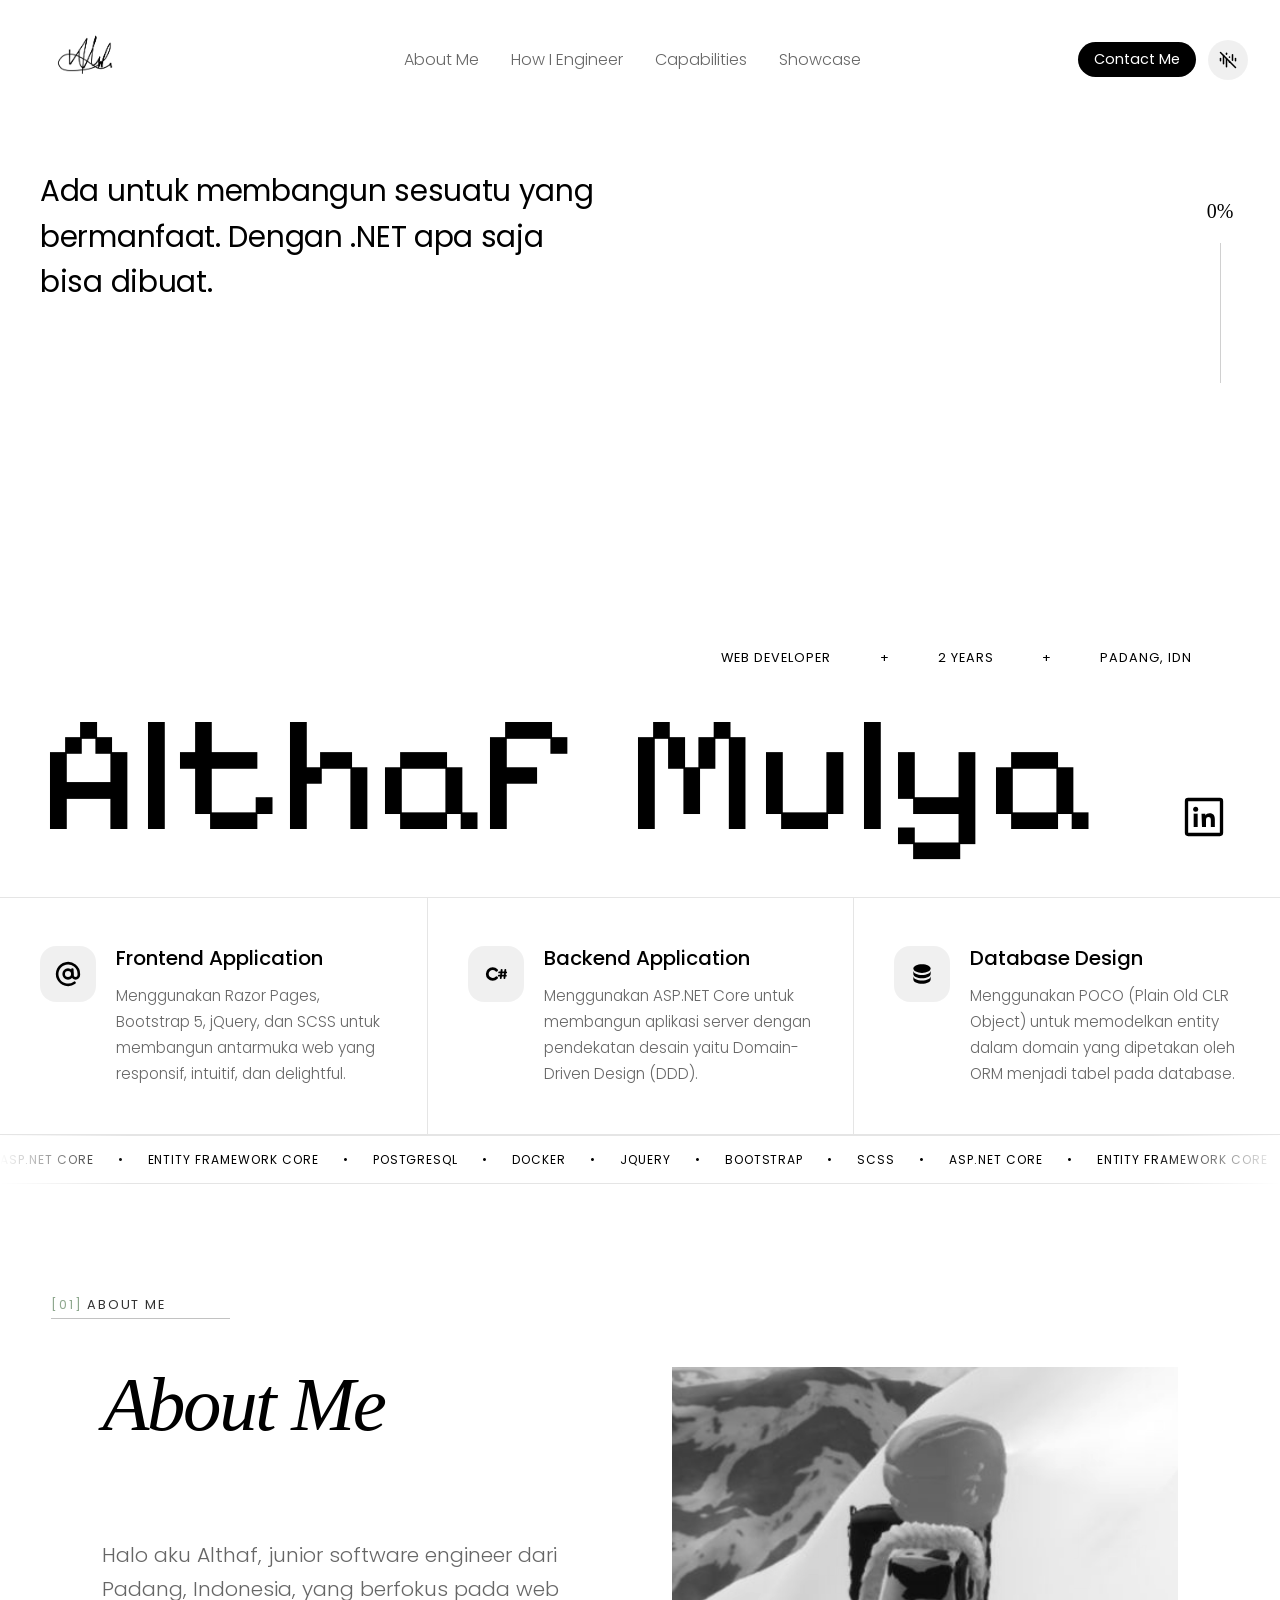
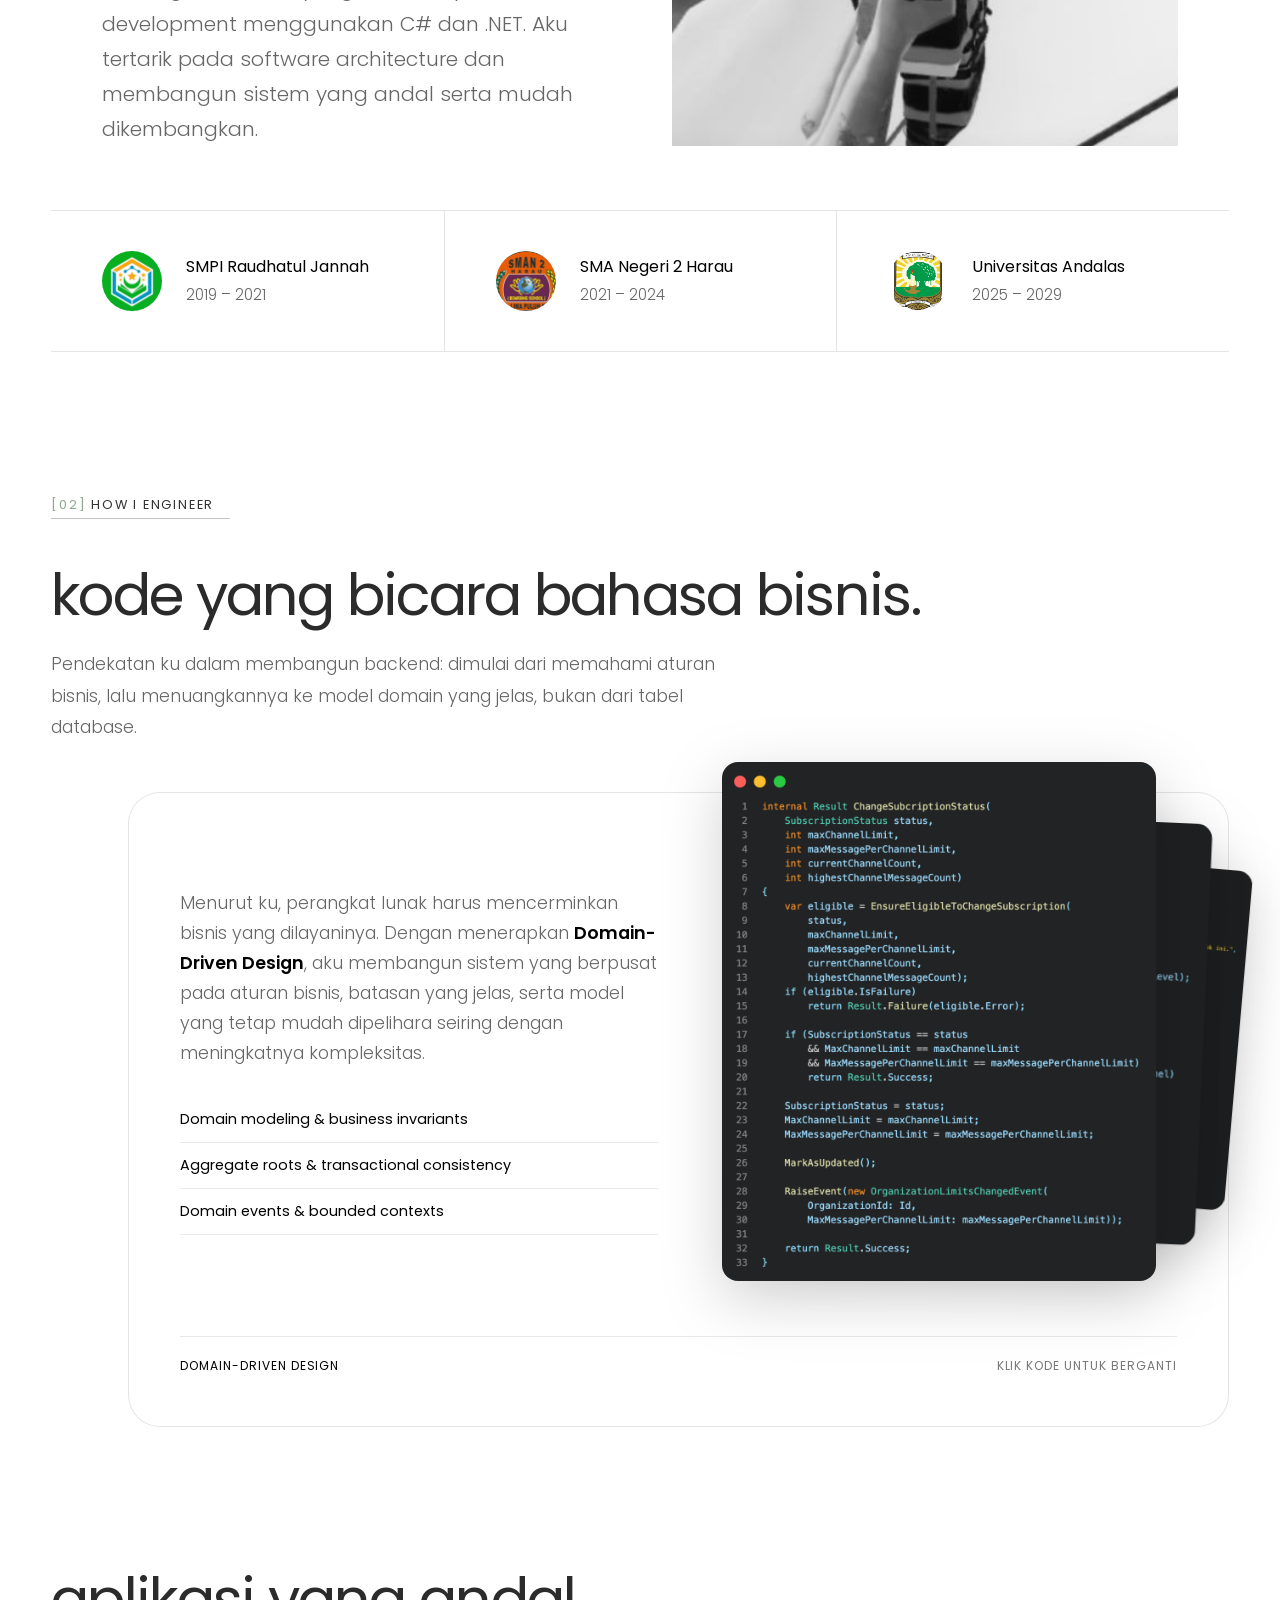
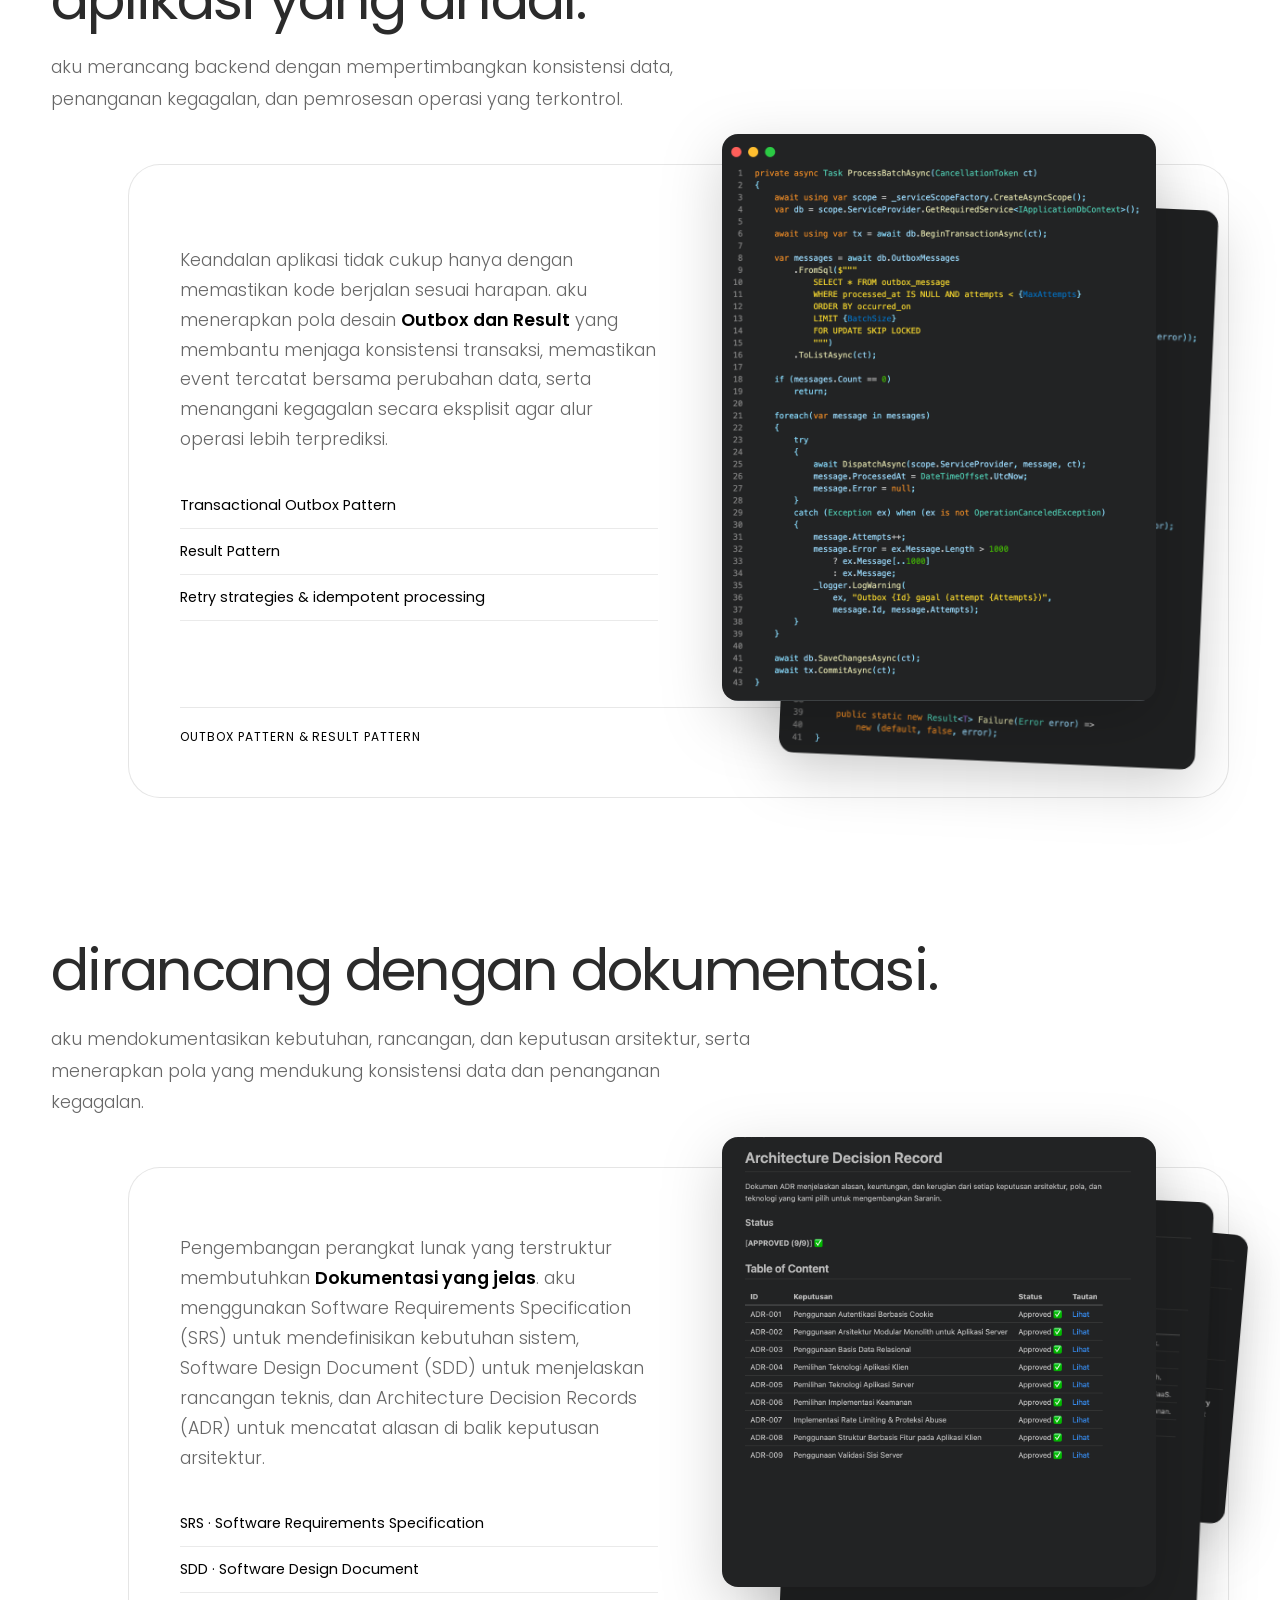
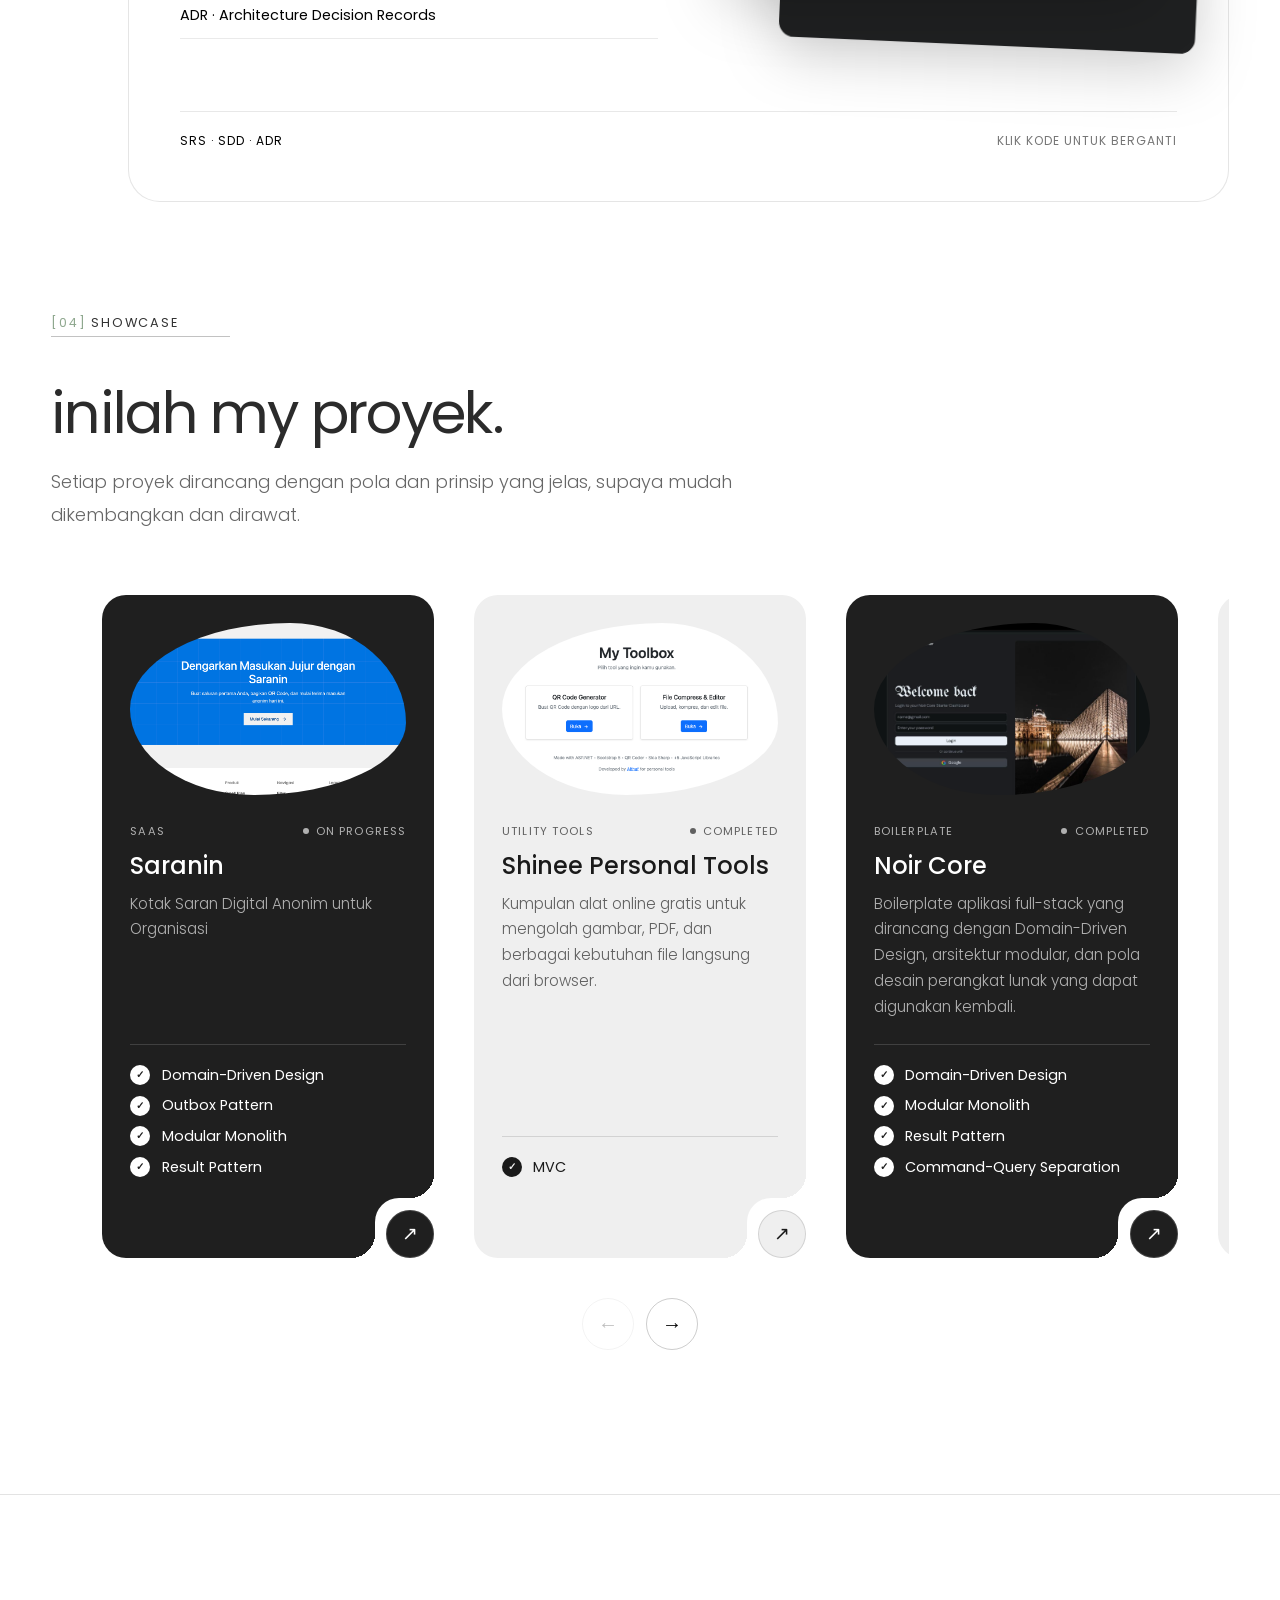
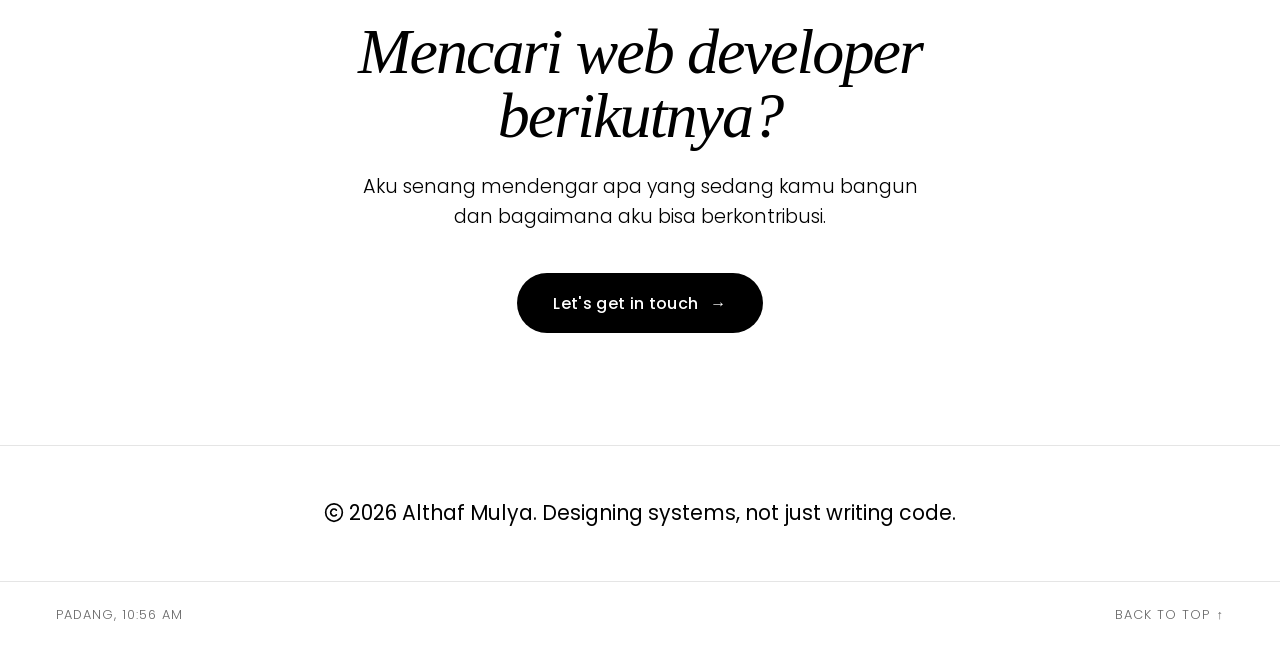
==== commit 6b511c11: "feat: add capabilities and contact section" ====
--- a/index.html
+++ b/index.html
@@ -50,7 +50,7 @@
 
     <script type="module" src="./scripts/main.js" defer></script>
 </head>
-<body>
+<body data-page="home">
 
     <!-- Navigation bar -->
     <header>
@@ -66,10 +66,8 @@
             <a 
                 id="contact-btn" 
                 class="contact-btn" 
-                target="_blank" 
-                rel="noopener"
-                href="https://github.com/Althaf671">
-                My Github
+                href="./contact.html">
+                Contact Me
             </a>
             <button
                 id="play-bg"
@@ -210,13 +208,15 @@
             </div>
         </section>
 
-        <!-- contact -->
+        <!-- nav to contact -->
         <section class="contact section-container" id="contact">
             <h3 class="contact__title">Mencari web developer berikutnya?</h3>
             <p class="contact__subtitle">
                 Aku senang mendengar apa yang sedang kamu bangun dan bagaimana aku bisa berkontribusi.
             </p>
-            <ul id="contact-list" class="contact__list"></ul>
+            <a class="contact__cta" href="./contact.html">
+                Let's get in touch <span aria-hidden="true">→</span>
+            </a>
         </section>
 
     </main>
--- a/styles/style.css
+++ b/styles/style.css
@@ -46,6 +46,13 @@
     margin: 9rem 0 7rem;
     padding: 0 clamp(1.25rem, 4vw, 3.5rem);
     position: relative;
+}
+
+.section-container-for-capabilities {
+    font-family: "Poppins", sans-serif;
+    margin: 4rem 0 7rem;
+    padding: 0 clamp(1.25rem, 4vw, 3.5rem);
+    position: relative; 
 }
 
 nav a, .contact-btn {
@@ -201,7 +208,7 @@
 
 #hero-name {
     display: flex;
-    justify-content: space-between;
+    justify-content: flex-start; 
     gap: 0.3em;
     width: 100%;
     margin-top: 1.5rem;
@@ -1045,6 +1052,173 @@
     color: #fff;
 }
 
+.contact__cta {
+    display: inline-flex;
+    align-items: center;
+    gap: 0.75rem;
+    margin-top: 2.5rem;
+    padding: 1.1rem 2.25rem;
+    border-radius: 999px;
+
+    background: #000;
+    color: #fff;
+    font-weight: 500;
+    font-size: 1rem;
+    letter-spacing: 0.02em;
+
+    transition: background-color 0.25s ease, transform 0.25s ease;
+}
+
+.contact__cta span {
+    transition: transform 0.25s ease;
+}
+
+.contact__cta:hover,
+.contact__cta:focus-visible {
+    background: #222;
+}
+
+/* area capabilities */
+.capabilities__title {
+    margin: 0;
+    font-family: "Poppins", sans-serif;
+    font-size: clamp(2.5rem, 4.5vw, 5rem);
+    font-weight: 400;
+    line-height: 1;
+    letter-spacing: -0.03em;
+    color: #2b2b2b;
+}
+
+.capabilities__lead {
+    max-width: 44rem;
+    margin: 1.5rem 0 0;
+    font-family: "Poppins", sans-serif;
+    font-weight: 300;
+    font-size: 1.1rem;
+    line-height: 1.8;
+    color: #00000099;
+}
+
+.capabilities__header {
+    margin-bottom: 3rem;
+}
+
+.capabilities__scroll {
+    overflow-x: auto;
+    border: 1px solid #0000001a;
+}
+
+.cap-table {
+    width: 100%;
+    min-width: 960px;
+    border-collapse: collapse;
+    font-family: "Poppins", sans-serif;
+}
+
+.cap-table thead th {
+    padding: 1rem 1.25rem;
+    background: #f5f5f3;
+    border-bottom: 1px solid #0000001a;
+    border-right: 1px solid #0000001a;
+    text-align: left;
+    font-family: var(--font-mono);
+    font-size: 0.75rem;
+    font-weight: 400;
+    letter-spacing: 0.1em;
+    text-transform: uppercase;
+    color: #00000099;
+    white-space: nowrap;
+}
+
+.cap-table thead th:last-child,
+.cap-table td:last-child {
+    border-right: 0;
+}
+
+.cap-table__index {
+    font-weight: 700;
+    color: #000;
+}
+
+.cap-table tbody + tbody {
+    border-top: 2px solid #0000001a;
+}
+
+.cap-table td,
+.cap-table tbody th {
+    padding: 1.25rem;
+    vertical-align: top;
+    border-right: 1px solid #0000001a;
+    font-size: 0.95rem;
+    line-height: 1.6;
+}
+
+.cap-table tbody tr:not(:first-child) td {
+    border-top: 1px solid #0000001a;
+}
+
+.cap-table tbody th {
+    width: 20%;
+    text-align: left;
+    background: #fafaf8;
+}
+
+.cap-type__name {
+    display: block;
+    margin-bottom: 0.4rem;
+    font-weight: 600;
+    font-size: 1.1rem;
+}
+
+.cap-type__summary {
+    display: block;
+    font-weight: 300;
+    font-size: 0.85rem;
+    color: #00000099;
+}
+
+.cap-option-label {
+    display: block;
+    margin-bottom: 0.6rem;
+    font-family: var(--font-mono);
+    font-size: 0.7rem;
+    letter-spacing: 0.1em;
+    text-transform: uppercase;
+    color: #8fa88f;
+}
+
+.cap-chips {
+    display: flex;
+    flex-wrap: wrap;
+    gap: 0.4rem;
+}
+
+.cap-chip {
+    padding: 0.2rem 0.65rem;
+    border: 1px solid #0000001f;
+    border-radius: 999px;
+    font-size: 0.75rem;
+    white-space: nowrap;
+}
+
+.cap-table__cost,
+.cap-table__duration {
+    white-space: nowrap;
+    font-family: var(--font-mono);
+    font-size: 0.85rem;
+}
+
+.cap-table__deliverable {
+    font-weight: 300;
+    color: #000000b3;
+}
+
+.capabilities__note {
+    margin-top: 1.5rem;
+    font-size: 0.85rem;
+    color: #00000099;
+}
+
 /* footer */
 footer {
     border-top: 1px solid #0000001a;
@@ -1105,6 +1279,295 @@
     transition: transform 0.25s ease;
 }
 
+/* area contect form */
+body[data-page="contact"] {
+    --c-bg: #121212;
+    --c-text: #ecebe6;
+    --c-muted: #ecebe6a6;
+    --c-line: #ffffff26;
+    --c-accent: #8fa88f;
+    --c-error: #ff8f84;
+    --font-mono: "JetBrains Mono", ui-monospace, SFMono-Regular, Menlo, monospace;
+
+    background-color: var(--c-bg);
+    color: var(--c-text);
+}
+
+body[data-page="contact"]:not(.menu-open) header {
+    background-color: var(--c-bg);
+}
+
+body[data-page="contact"]:not(.menu-open) header.is-scrolled {
+    background-color: rgba(18, 18, 18, 0.6);
+    border-bottom-color: #ffffff14;
+    box-shadow: 0 4px 24px rgba(0, 0, 0, 0.35);
+}
+
+body[data-page="contact"] .signature {
+    filter: brightness(0) invert(1);
+}
+
+body[data-page="contact"] .text-muted {
+    color: var(--c-muted);
+}
+
+body[data-page="contact"] .contact-btn {
+    background: var(--c-accent);
+    color: #121212;
+}
+
+body[data-page="contact"] .contact-btn:hover {
+    background: #a3baa3;
+}
+
+body[data-page="contact"] .play-btn,
+body[data-page="contact"] .menu-btn {
+    background: #ffffff1f;
+}
+
+body[data-page="contact"] .play-btn:hover,
+body[data-page="contact"] .menu-btn:hover {
+    background: #ffffff33;
+}
+
+body[data-page="contact"] .play-btn img {
+    filter: invert(1);
+}
+
+body[data-page="contact"] .menu-btn span {
+    background: #fff;
+}
+
+body[data-page="contact"] .scroll-progress {
+    color: var(--c-text);
+}
+
+body[data-page="contact"] footer,
+body[data-page="contact"] .footer-lower {
+    border-color: var(--c-line);
+}
+
+body[data-page="contact"] .footer-lower {
+    color: var(--c-muted);
+}
+
+body[data-page="contact"] .back-to-top:hover {
+    color: #fff;
+}
+
+.contact-page {
+    display: grid;
+    grid-template-columns: minmax(0, 1fr) minmax(0, 1.1fr);
+    gap: clamp(2.5rem, 7vw, 7rem);
+    min-height: calc(100svh - var(--header-h));
+    padding: clamp(2.5rem, 6vw, 5rem) clamp(1.25rem, 4vw, 3.5rem) 6rem;
+    font-family: "Poppins", sans-serif;
+}
+
+.contact-page__info {
+    position: sticky;
+    top: calc(var(--header-h) + 1rem);
+    align-self: start;
+    display: flex;
+    flex-direction: column;
+    gap: 2.5rem;
+    min-width: 0;
+}
+
+.contact-page__title {
+    font-family: "Pixelify Sans", monospace;
+    font-weight: 400;
+    font-size: clamp(3rem, 8vw, 7.5rem);
+    line-height: 1;
+    text-transform: uppercase;
+    overflow-wrap: anywhere;
+}
+
+.contact-page__accent {
+    color: var(--c-accent);
+}
+
+.contact-page__intro {
+    max-width: 28rem;
+    font-weight: 300;
+    font-size: clamp(1.1rem, 1.6vw, 1.5rem);
+    line-height: 1.6;
+    color: var(--c-muted);
+}
+
+.contact-page__meta {
+    display: grid;
+    gap: 1.75rem;
+}
+
+.contact-page__meta dt,
+.contact-form legend {
+    font-family: var(--font-mono);
+    font-size: 0.75rem;
+    letter-spacing: 0.12em;
+    text-transform: uppercase;
+    color: var(--c-muted);
+}
+
+.contact-page__meta dd {
+    margin-top: 0.4rem;
+    font-size: clamp(1.1rem, 1.7vw, 1.6rem);
+    overflow-wrap: anywhere;
+}
+
+.contact-page__meta a {
+    color: inherit;
+    border-bottom: 1px solid transparent;
+    transition: border-color 0.25s ease, color 0.25s ease;
+}
+
+.contact-page__meta a:hover,
+.contact-page__meta a:focus-visible {
+    color: var(--c-accent);
+    border-color: var(--c-accent);
+}
+
+.contact-form {
+    display: flex;
+    flex-direction: column;
+    gap: 2.5rem;
+    min-width: 0;
+}
+
+.contact-form fieldset {
+    min-width: 0;
+    border: 0;
+}
+
+.contact-form legend {
+    margin-bottom: 1rem;
+    padding: 0;
+}
+
+.visually-hidden {
+    position: absolute;
+    width: 1px;
+    height: 1px;
+    margin: -1px;
+    padding: 0;
+    overflow: hidden;
+    clip: rect(0 0 0 0);
+    white-space: nowrap;
+    border: 0;
+}
+
+.chips {
+    position: relative;
+    display: flex;
+    flex-wrap: wrap;
+    gap: 0.75rem;
+}
+
+.chip__input {
+    position: absolute;
+    opacity: 0;
+    pointer-events: none;
+}
+
+.chip {
+    padding: 0.7rem 1.4rem;
+    border: 1px solid #ffffff40;
+    border-radius: 999px;
+    font-size: 1rem;
+    cursor: pointer;
+    transition: background-color 0.2s ease, color 0.2s ease, border-color 0.2s ease;
+}
+
+.chip:hover {
+    border-color: var(--c-text);
+}
+
+.chip__input:checked + .chip {
+    background: var(--c-accent);
+    border-color: var(--c-accent);
+    color: #121212;
+}
+
+.chip__input:focus-visible + .chip {
+    outline: 2px solid var(--c-accent);
+    outline-offset: 3px;
+}
+
+.field input,
+.field textarea {
+    display: block;
+    width: 100%;
+    padding: 1rem 0;
+    border: 0;
+    border-bottom: 1px solid var(--c-line);
+    border-radius: 0;
+    background: transparent;
+    color: var(--c-text);
+    font: inherit;
+    font-size: clamp(1.2rem, 2vw, 1.75rem);
+    transition: border-color 0.25s ease;
+}
+
+.field textarea {
+    min-height: 7rem;
+    resize: vertical;
+}
+
+.field input::placeholder,
+.field textarea::placeholder {
+    color: #ffffff73;
+}
+
+.field input:focus,
+.field textarea:focus {
+    outline: none;
+    border-bottom-color: var(--c-accent);
+    box-shadow: 0 1px 0 var(--c-accent);
+}
+
+.field [aria-invalid="true"] {
+    border-bottom-color: var(--c-error);
+}
+
+.field__error {
+    margin-top: 0.6rem;
+    font-size: 0.85rem;
+    color: var(--c-error);
+}
+
+.field__error:empty {
+    display: none;
+}
+
+.contact-form__submit {
+    align-self: flex-start;
+    padding: 1.25rem 2.5rem;
+    border: 0;
+    border-radius: 999px;
+    background: var(--c-accent);
+    color: #121212;
+    font-family: var(--font-mono);
+    font-size: 0.9rem;
+    letter-spacing: 0.1em;
+    text-transform: uppercase;
+    cursor: pointer;
+    transition: transform 0.25s ease, background-color 0.25s ease;
+}
+
+.contact-form__submit:hover,
+.contact-form__submit:focus-visible {
+    background: #a3baa3;
+}
+
+.contact-form__status {
+    color: var(--c-accent);
+    line-height: 1.6;
+}
+
+.contact-form__status:empty {
+    display: none;
+}
+
 /* area viewport responsif */
 @media (max-width: 1024px) {
     header {
@@ -1376,6 +1839,78 @@
         border-top: 1px solid #0000001a;
     }
 
+    .capabilities__scroll {
+        overflow: visible;
+        border: 0;
+    }
+
+    .cap-table,
+    .cap-table tbody,
+    .cap-table tr,
+    .cap-table th,
+    .cap-table td {
+        display: block;
+    }
+
+    .cap-table {
+        min-width: 0;
+    }
+
+    .cap-table thead {
+        position: absolute;
+        width: 1px;
+        height: 1px;
+        overflow: hidden;
+        clip: rect(0 0 0 0);
+    }
+
+    .cap-table tbody {
+        margin-bottom: 1.25rem;
+        overflow: hidden;
+        border: 1px solid #0000001a;
+        border-radius: 1.25rem;
+    }
+
+    .cap-table tbody + tbody {
+        border-top: 1px solid #0000001a;
+    }
+
+    .cap-table tbody th {
+        width: auto;
+        border-right: 0;
+    }
+
+    .cap-table tbody tr:not(:first-child) {
+        border-top: 2px solid #0000001a;
+    }
+
+    .cap-table td {
+        display: grid;
+        grid-template-columns: 6.5rem minmax(0, 1fr);
+        gap: 0.75rem;
+        padding: 0.9rem 1.25rem;
+        border-right: 0;
+        border-top: 1px solid #0000001a;
+    }
+
+    .cap-table tbody tr:not(:first-child) > td:first-child {
+        border-top: 0;
+    }
+
+    .cap-table td::before {
+        content: attr(data-label);
+        font-family: var(--font-mono);
+        font-size: 0.68rem;
+        letter-spacing: 0.1em;
+        text-transform: uppercase;
+        color: #00000099;
+    }
+
+    .cap-table__cost,
+    .cap-table__duration {
+        white-space: normal;
+    }
+
     .showcase {
         margin-top: 4rem;
         --gap: 1.25rem;
@@ -1415,6 +1950,21 @@
     .contact__link {
         min-height: 72px;
     }
+
+    .contact-page {
+        grid-template-columns: minmax(0, 1fr);
+        gap: 3rem;
+        padding-bottom: 4rem;
+    }
+
+    .contact-page__info {
+        position: static;
+        gap: 2rem;
+    }
+
+    .contact-form {
+        gap: 2rem;
+    }
 }
 
 /* HP kecil */
@@ -1609,9 +2159,28 @@
         margin-top: 1rem;
     }
 
+    .contact__cta {
+        align-self: stretch;
+        justify-content: center;
+    }
+
     .signature img {
         width: 72px;
         height: 35px;
+    }
+
+    .contact-page {
+        padding-inline: 1rem;
+    }
+
+    .chip {
+        padding: 0.6rem 1.1rem;
+        font-size: 0.9rem;
+    }
+
+    .contact-form__submit {
+        align-self: stretch;
+        text-align: center;
     }
 }
 
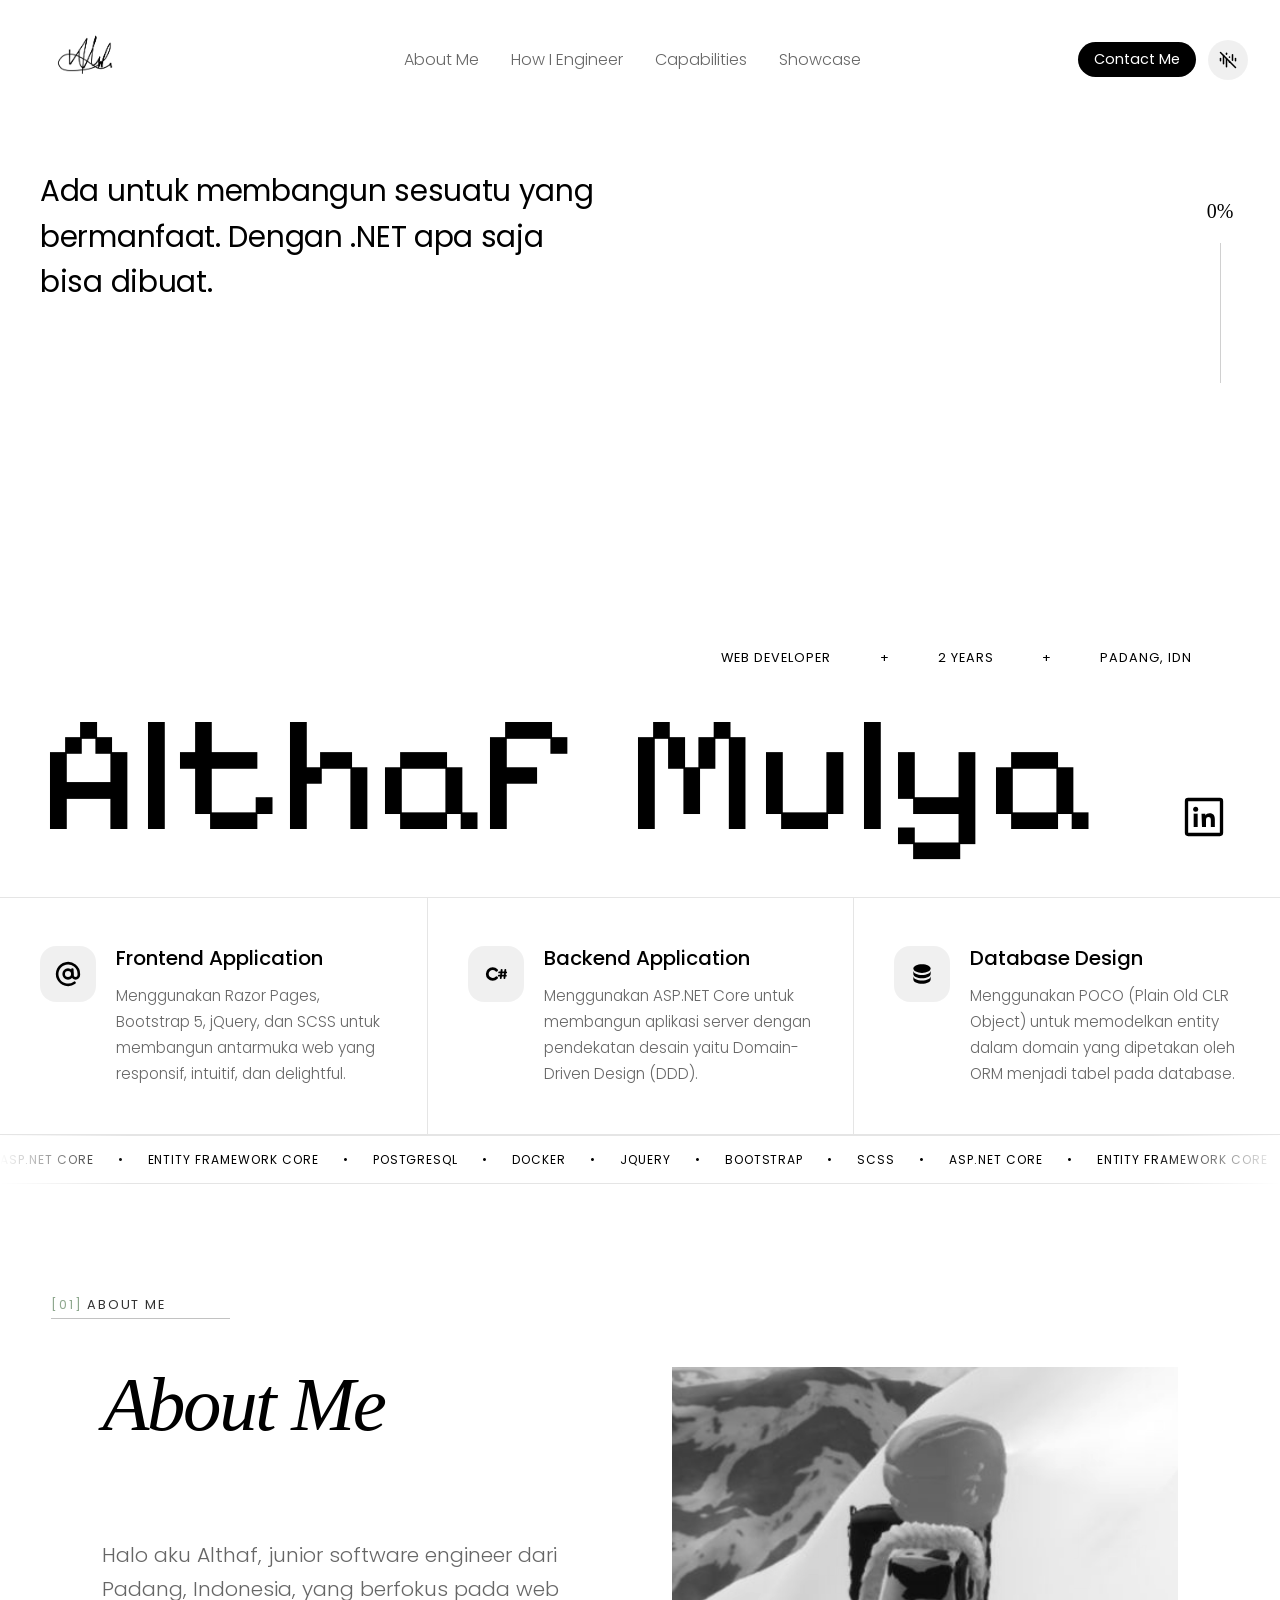
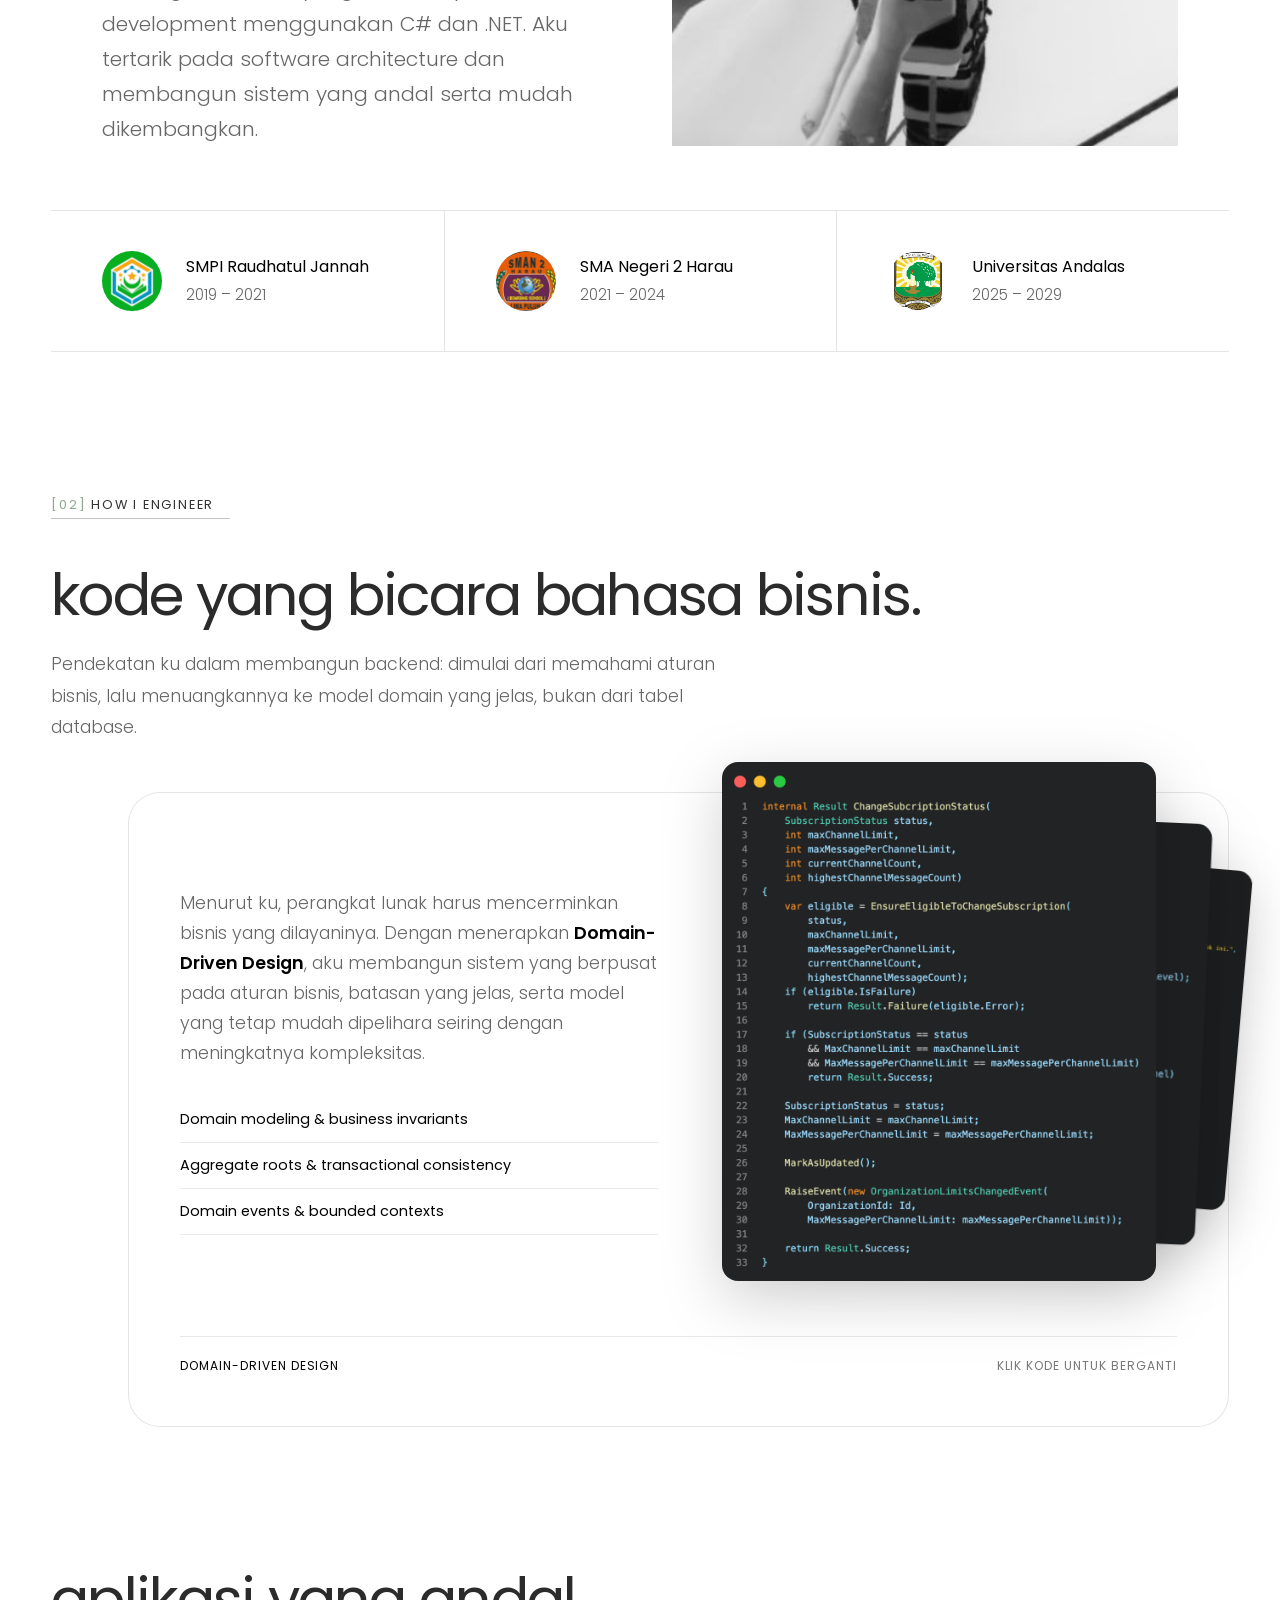
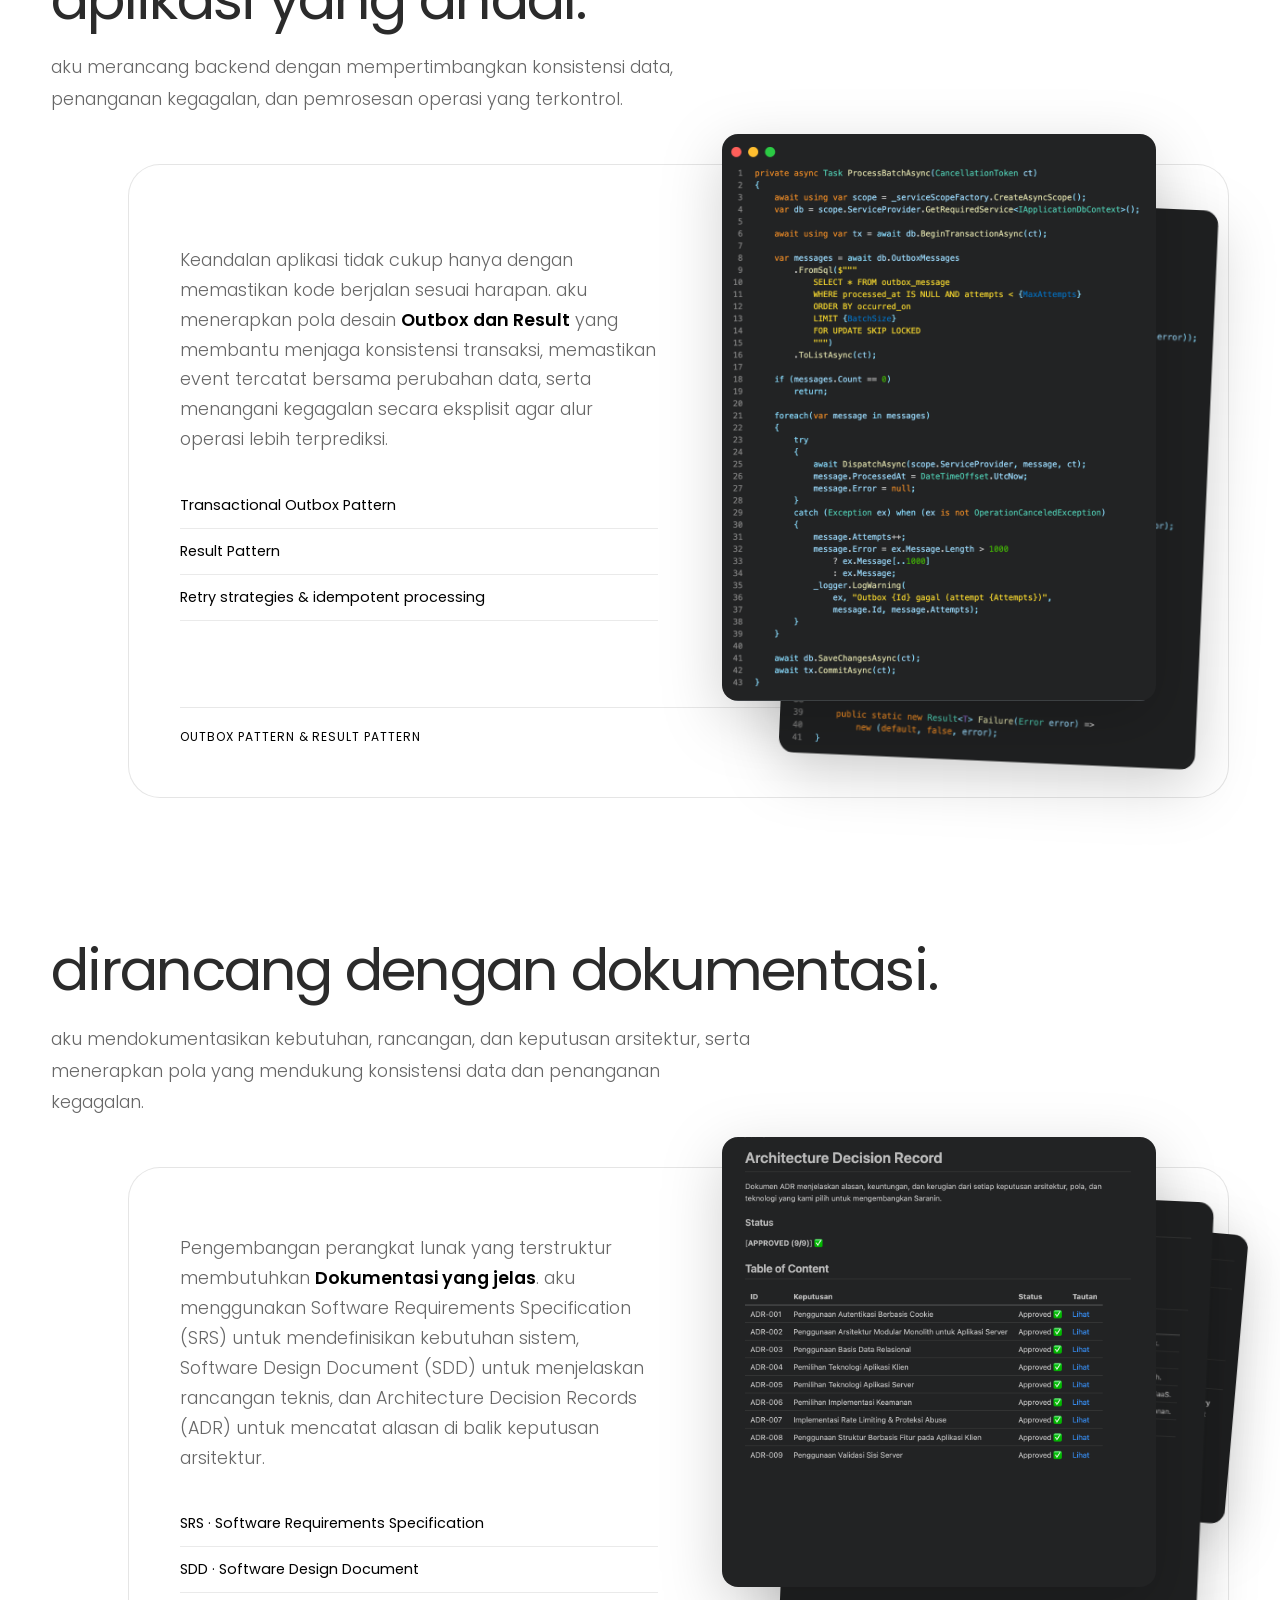
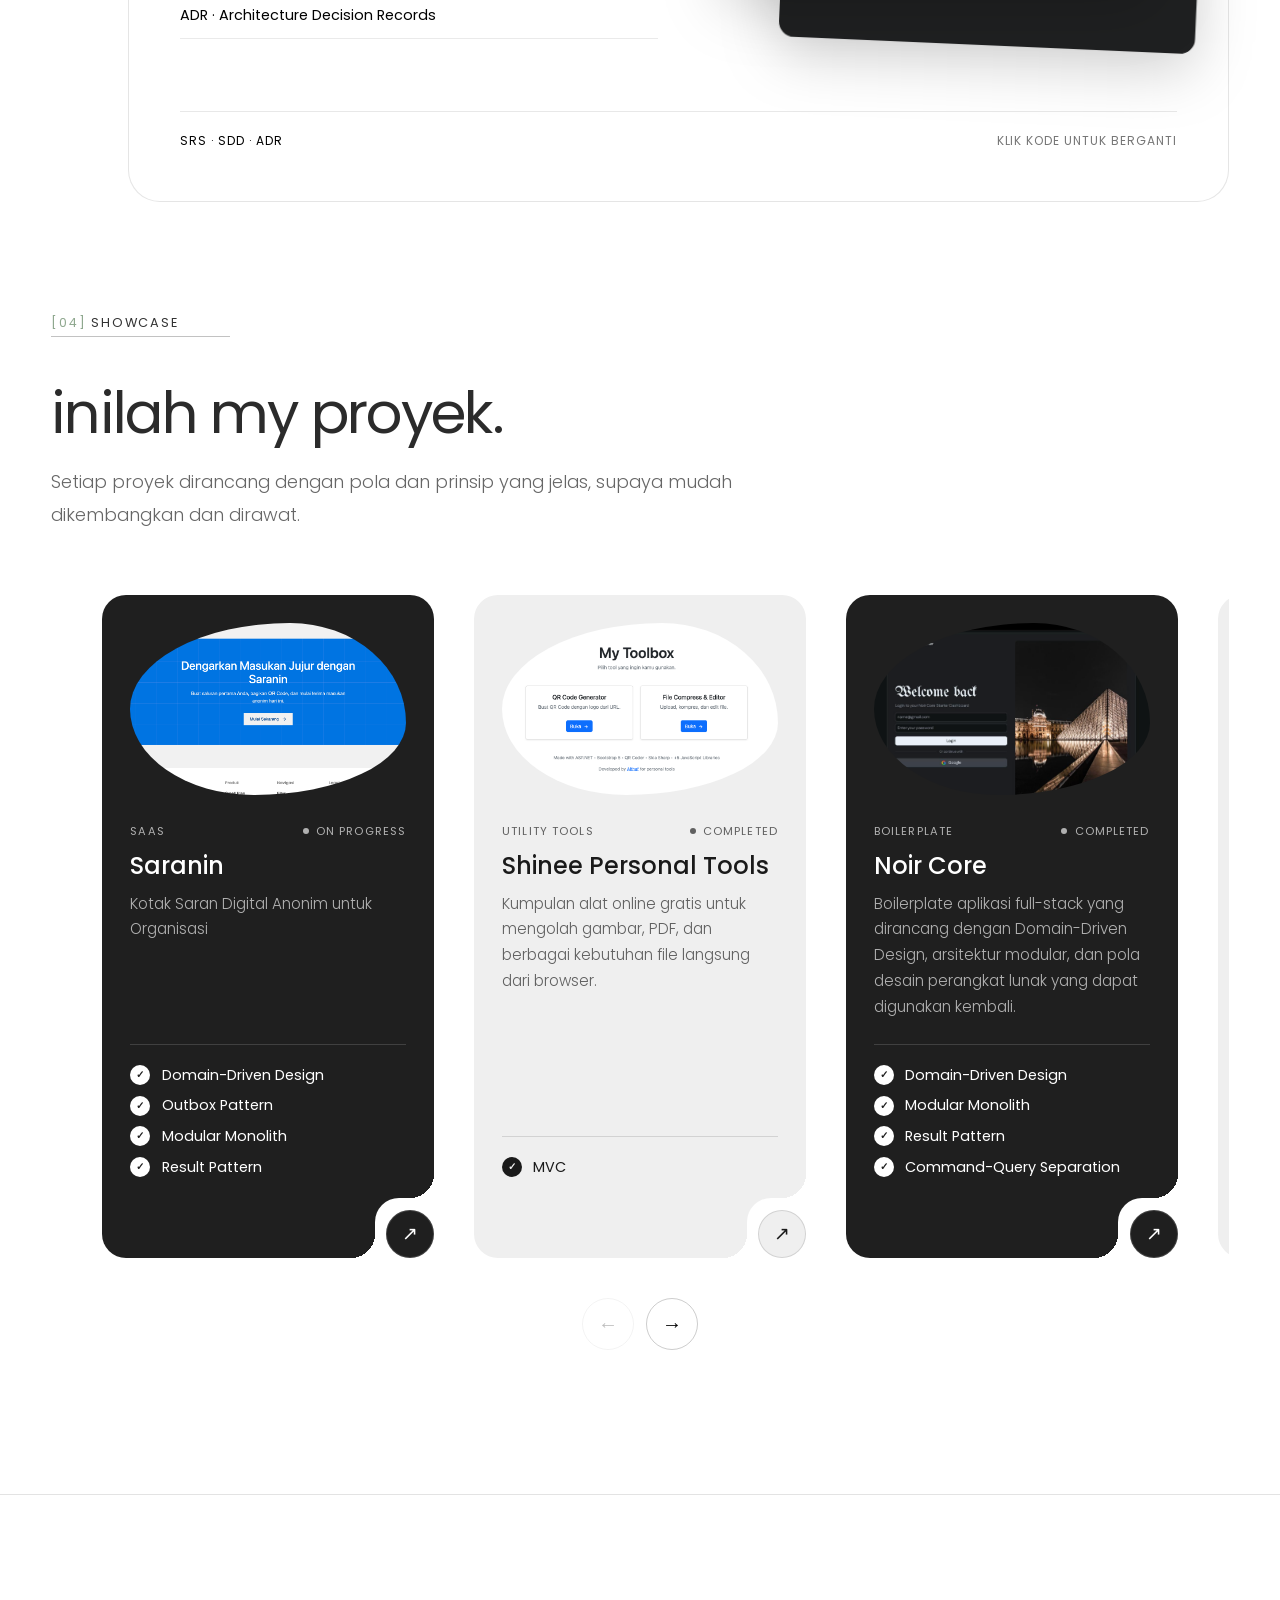
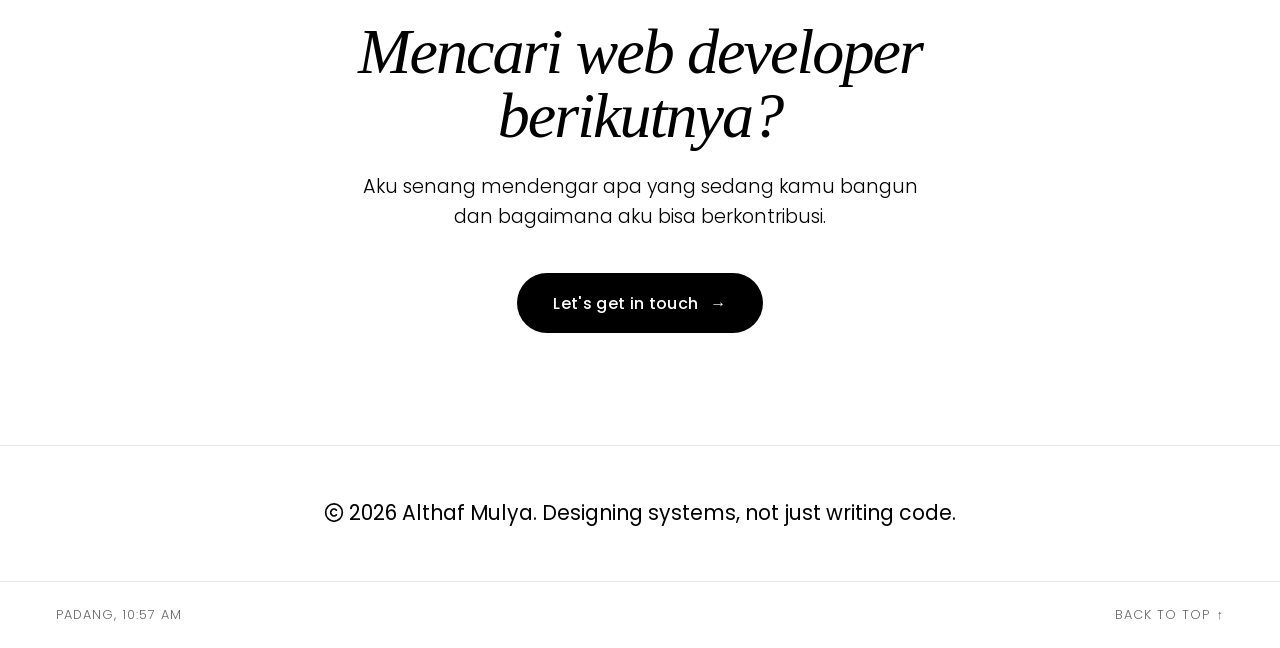
==== commit 21821985: "fix: seo mismatch value" ====
--- a/index.html
+++ b/index.html
@@ -1,52 +1,98 @@
 <!DOCTYPE html>
-<html lang="en">
+<html lang="id">
 <head>
     <meta charset="UTF-8">
     <meta name="viewport" content="width=device-width, initial-scale=1.0">
 
-    <title>Althaf | Web Developer</title>
-    <meta name="description" content="Althaf adalah seorang web developer yang berdomisili di Padang, Indonesia.">
-    <meta name="author" content="Althaf">
-    <meta name="application-name" content="Althaf Portfolio">
-    <meta name="generator" content="Custom">
-
-    <meta name="robots" content="index, follow">
-    <meta name="googlebot" content="index, follow">
-
-    <link rel="canonical" href="https://althaf-webdev.netlify.app/">
+    <title>Althaf Mulya | Web Developer Padang – ASP.NET Core & .NET</title>
+    <meta name="description" content="Althaf Mulya, web developer di Padang. Jasa pembuatan website, CMS, sistem informasi, dan backend API dengan ASP.NET Core. Estimasi biaya transparan, bisa remote.">
+    <link rel="canonical" href="https://althaf-profile.vercel.app/">
+
+    <meta name="author" content="Althaf Mulya">
+    <meta name="robots" content="index, follow, max-image-preview:large, max-snippet:-1">
+    <meta name="geo.region" content="ID-SB">
+    <meta name="geo.placename" content="Padang">
 
     <meta property="og:type" content="website">
-    <meta property="og:site_name" content="Althaf Portfolio">
-    <meta property="og:title" content="Althaf | Web Developer">
-    <meta property="og:description" content="Althaf adalah seorang web developer yang berdomisili di Padang, Indonesia.">
-    <meta property="og:url" content="https://althaf-webdev.netlify.app/">
-    <meta property="og:image" content="https://althaf-webdev.netlify.app/images/og-image.jpg">
-    <meta property="og:image:alt" content="Foto Aku">
+    <meta property="og:site_name" content="Althaf Mulya">
+    <meta property="og:title" content="Althaf Mulya | Web Developer Padang">
+    <meta property="og:description" content="Web developer di Padang. Website, CMS, sistem informasi, dan backend API dengan ASP.NET Core.">
+    <meta property="og:url" content="https://althaf-profile.vercel.app/">
+    <meta property="og:image" content="https://res.cloudinary.com/dyxqjq1yp/image/upload/f_jpg,w_1200,h_630,c_pad,b_white/v1792747245/favicon_tgfn6a.png">
+    <meta property="og:image:alt" content="Althaf Mulya, web developer Padang">
     <meta property="og:image:width" content="1200">
     <meta property="og:image:height" content="630">
     <meta property="og:locale" content="id_ID">
 
     <meta name="twitter:card" content="summary_large_image">
-    <meta name="twitter:title" content="Althaf | Web Developer">
-    <meta name="twitter:description" content="Althaf adalah seorang web developer yang berdomisili di Padang, Indonesia.">
-    <meta name="twitter:image" content="https://althaf-webdev.netlify.app/images/og-image.jpg">
-    <meta name="twitter:image:alt" content="Foto Aku">
+    <meta name="twitter:title" content="Althaf Mulya | Web Developer Padang">
+    <meta name="twitter:description" content="Web developer di Padang. Website, CMS, sistem informasi, dan backend API dengan ASP.NET Core.">
+    <meta name="twitter:image" content="https://res.cloudinary.com/dyxqjq1yp/image/upload/f_jpg,w_1200,h_630,c_pad,b_white/v1792747245/favicon_tgfn6a.png">
+    <meta name="twitter:image:alt" content="Althaf Mulya, web developer Padang">
 
     <meta name="theme-color" content="#000000">
     <meta name="color-scheme" content="light">
 
-    <link rel="icon" type="image/png" href="./assets/favicon.png">
-    <link rel="apple-touch-icon" href="/apple-touch-icon.png">
+    <link rel="icon" type="image/png" sizes="192x192" href="https://res.cloudinary.com/dyxqjq1yp/image/upload/f_png,w_192,h_192,c_fit/v1792747245/favicon_tgfn6a.png">
+    <link rel="apple-touch-icon" sizes="180x180" href="https://res.cloudinary.com/dyxqjq1yp/image/upload/f_png,w_180,h_180,c_fit/v1792747245/favicon_tgfn6a.png">
     <link rel="manifest" href="./manifest.json">
 
     <link rel="stylesheet" href="./styles/style.css">
     <link rel="stylesheet" href="./styles/animation.css">
-    <link rel="stylesheet" href="./styles/typography.css">
 
     <link rel="preconnect" href="https://fonts.googleapis.com">
     <link rel="preconnect" href="https://fonts.gstatic.com" crossorigin>
-    <link href="https://fonts.googleapis.com/css2?family=Poppins:ital,wght@0,100;0,200;0,300;0,400;0,500;0,600;0,700;0,800;0,900;1,100;1,200;1,300;1,400;1,500;1,600;1,700;1,800;1,900&display=swap" rel="stylesheet">
+    <link href="https://fonts.googleapis.com/css2?family=Poppins:wght@100;200;300;400;500;600;700&display=swap" rel="stylesheet">
     <link href="https://fonts.googleapis.com/css2?family=Pixelify+Sans:wght@400;500&display=swap" rel="stylesheet">
+
+    <script type="application/ld+json">
+    {
+        "@context": "https://schema.org",
+        "@graph": [
+            {
+                "@type": "WebSite",
+                "@id": "https://althaf-profile.vercel.app/#website",
+                "url": "https://althaf-profile.vercel.app/",
+                "name": "Althaf Mulya",
+                "inLanguage": "id-ID",
+                "publisher": { "@id": "https://althaf-profile.vercel.app/#person" }
+            },
+            {
+                "@type": "Person",
+                "@id": "https://althaf-profile.vercel.app/#person",
+                "name": "Althaf Mulya",
+                "jobTitle": "Web Developer",
+                "url": "https://althaf-profile.vercel.app/",
+                "image": "https://res.cloudinary.com/dyxqjq1yp/image/upload/f_jpg,w_1200,h_630,c_pad,b_white/v1792747245/favicon_tgfn6a.png",
+                "email": "mailto:althafmain@gmail.com",
+                "address": {
+                    "@type": "PostalAddress",
+                    "addressLocality": "Padang",
+                    "addressRegion": "Sumatera Barat",
+                    "addressCountry": "ID"
+                },
+                "knowsAbout": ["ASP.NET Core", "C#", ".NET", "PostgreSQL", "Docker", "Domain-Driven Design"],
+                "sameAs": [
+                    "https://github.com/Althaf671",
+                    "https://www.linkedin.com/in/muhammad-althaf-mulya-9a2682319"
+                ]
+            },
+            {
+                "@type": "ProfessionalService",
+                "@id": "https://althaf-profile.vercel.app/#service",
+                "name": "Althaf Mulya – Jasa Pembuatan Website Padang",
+                "url": "https://althaf-profile.vercel.app/capabilities.html",
+                "image": "https://res.cloudinary.com/dyxqjq1yp/image/upload/f_jpg,w_1200,h_630,c_pad,b_white/v1792747245/favicon_tgfn6a.png",
+                "areaServed": [
+                    { "@type": "City", "name": "Padang" },
+                    { "@type": "Country", "name": "Indonesia" }
+                ],
+                "provider": { "@id": "https://althaf-profile.vercel.app/#person" },
+                "serviceType": ["Pembuatan website", "CMS", "Sistem informasi", "HRIS", "E-Commerce", "Backend API"]
+            }
+        ]
+    }
+    </script>
 
     <script type="module" src="./scripts/main.js" defer></script>
 </head>
@@ -103,7 +149,7 @@
                 <div class="list-role-domicile">
                     <ol></ol>
                 </div>
-                <p id="hero-name"></p>
+                <h1 id="hero-name"></h1>
 
                 <a id="hero-linkedin" class="hero-linkedin" target="_blank" rel="noopener" aria-label="LinkedIn">
                     <svg viewBox="0 0 24 24" fill="currentColor" aria-hidden="true">
@@ -244,7 +290,7 @@
 
     <!-- additional components -->
     <audio id="background-audio" loop preload="auto">
-        <source src="./assets/poison-door-sister-of-mercy.mp3" type="audio/mpeg">
+        <source src="./assets/castle-town.mp3"  type="audio/mpeg">
     </audio>
 
     <div class="scroll-progress">
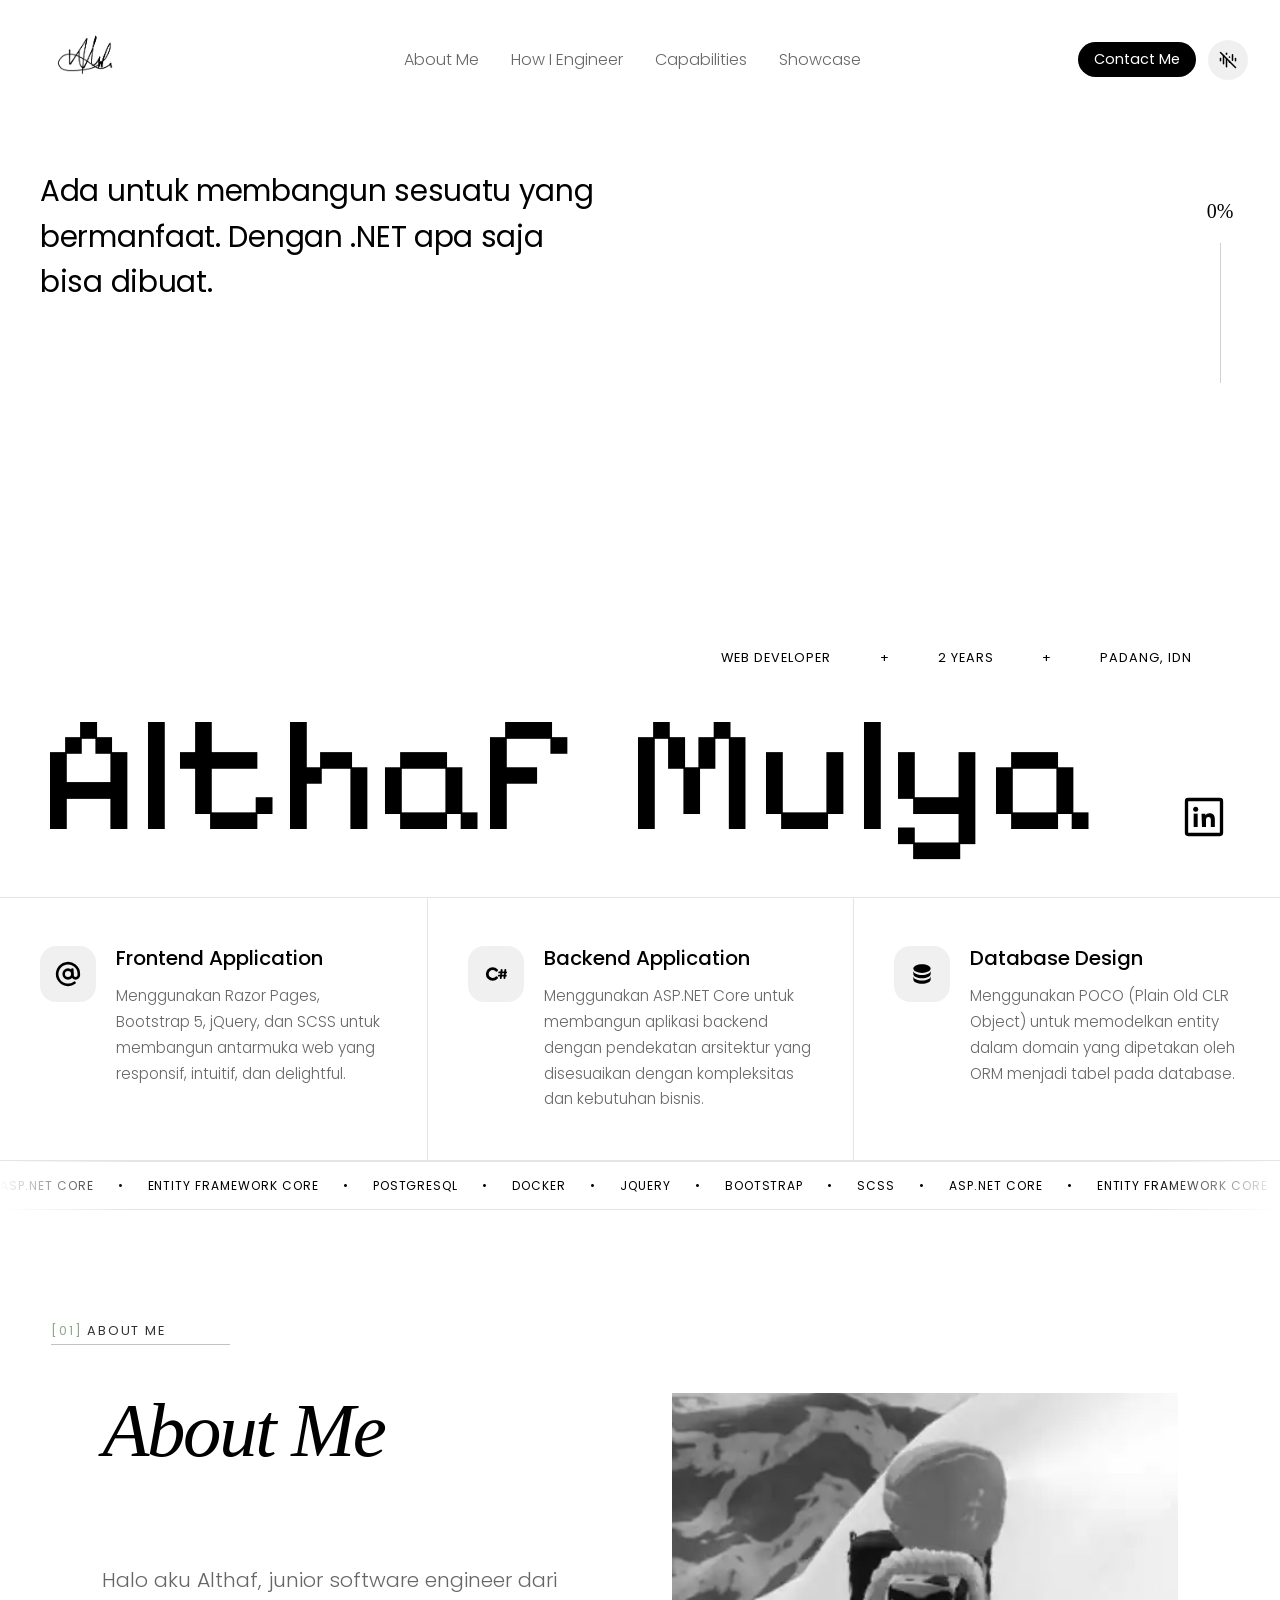
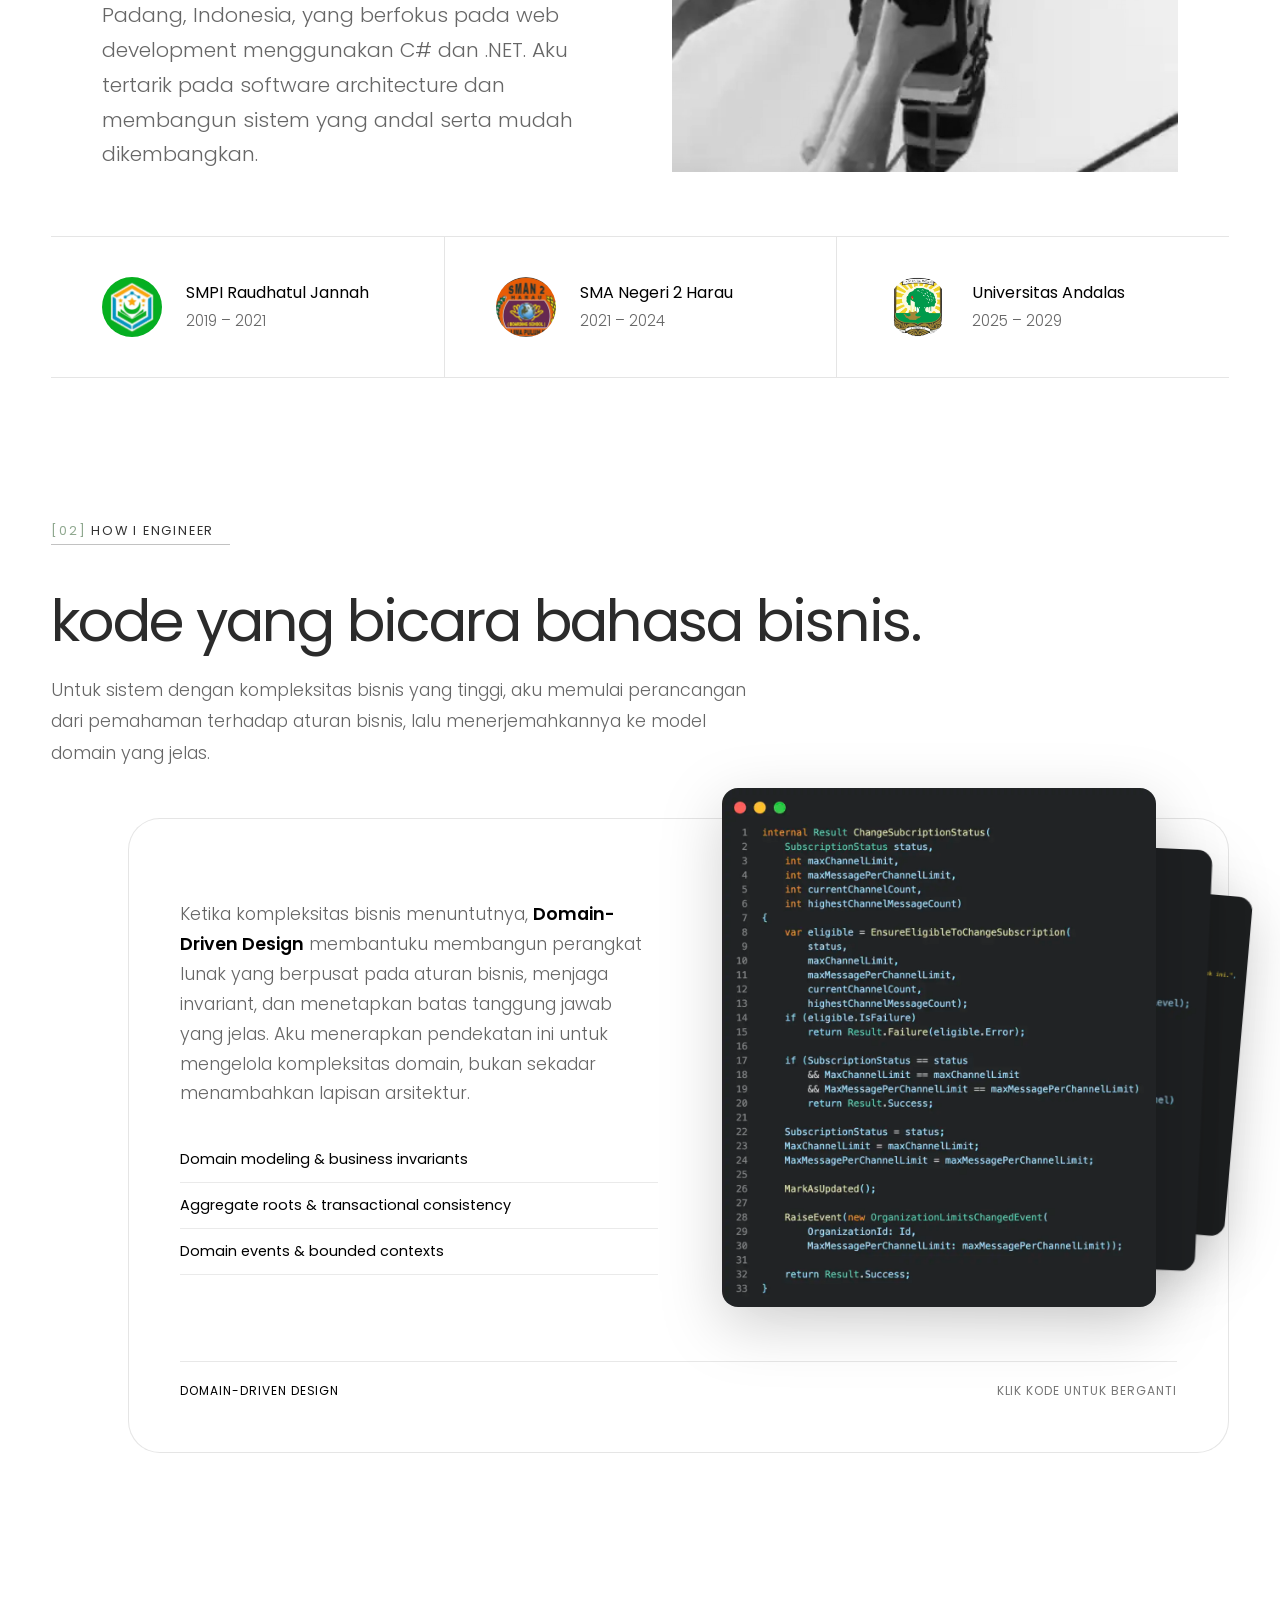
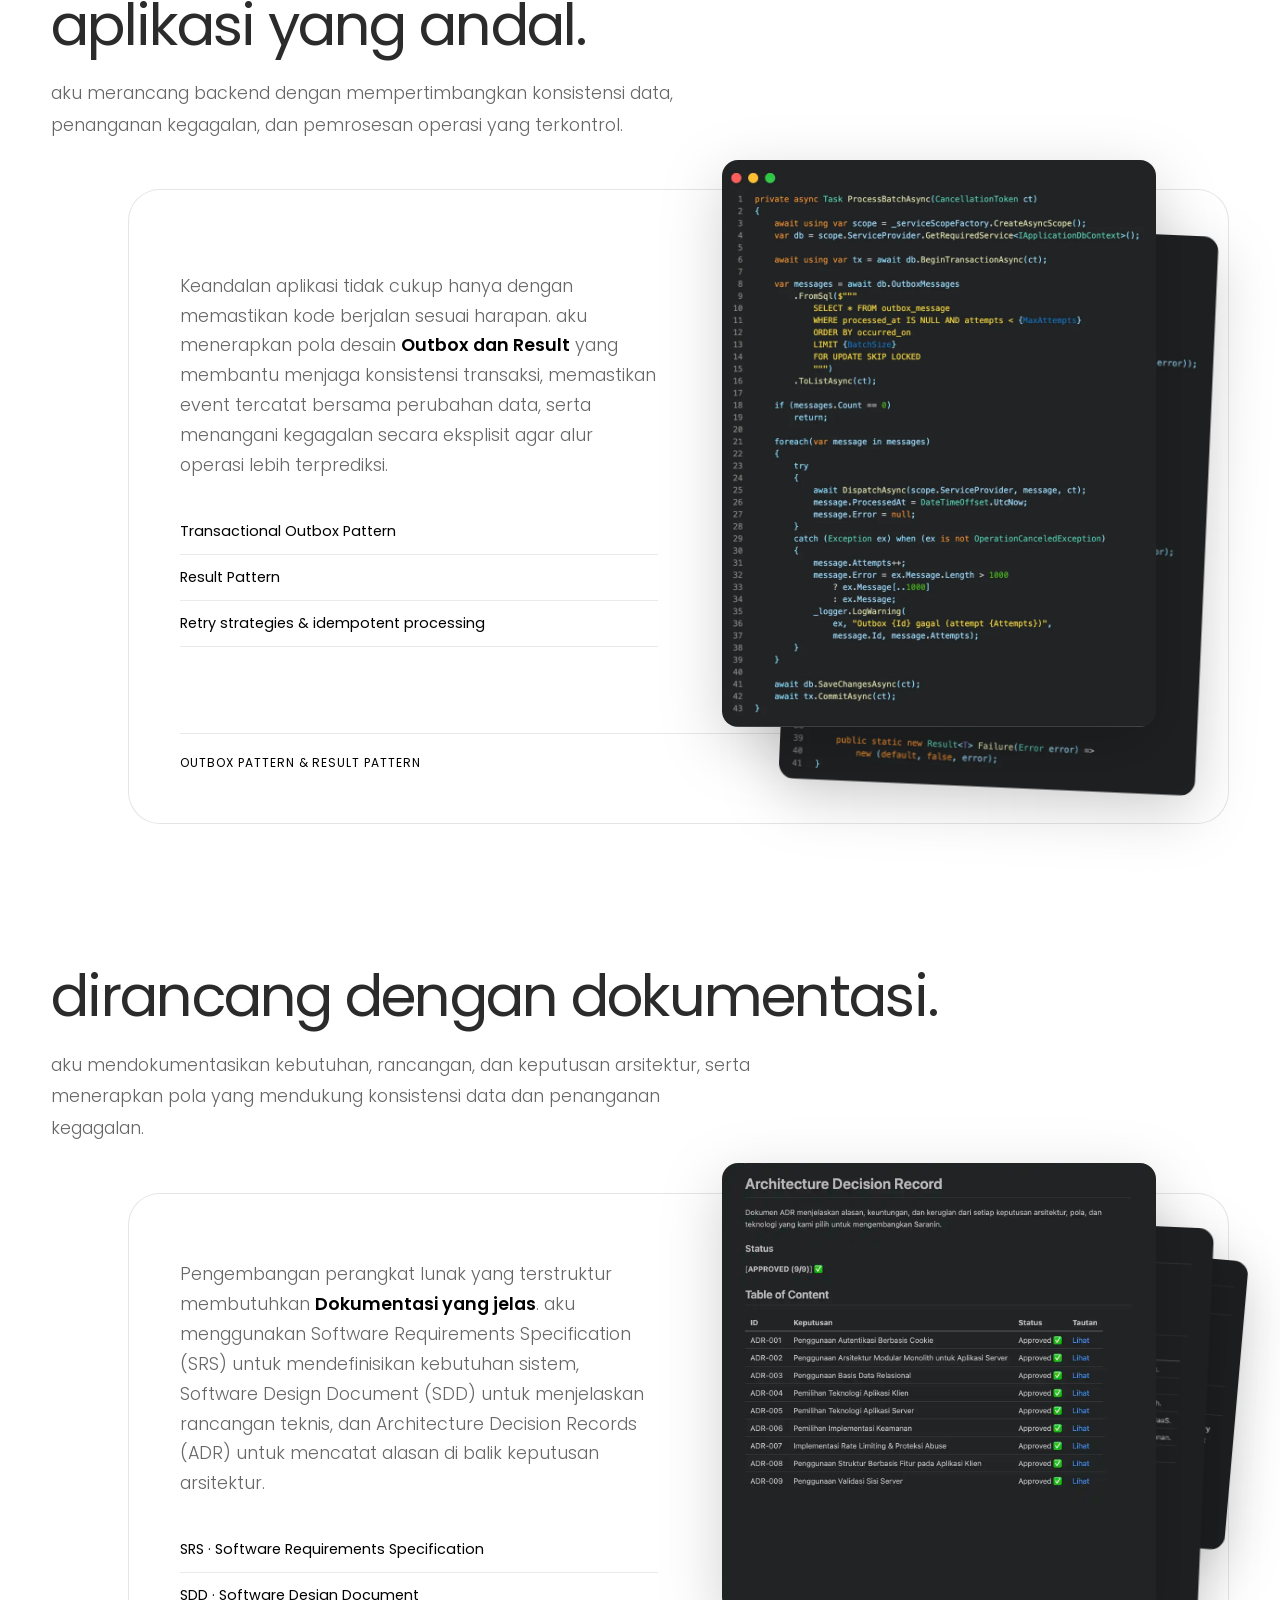
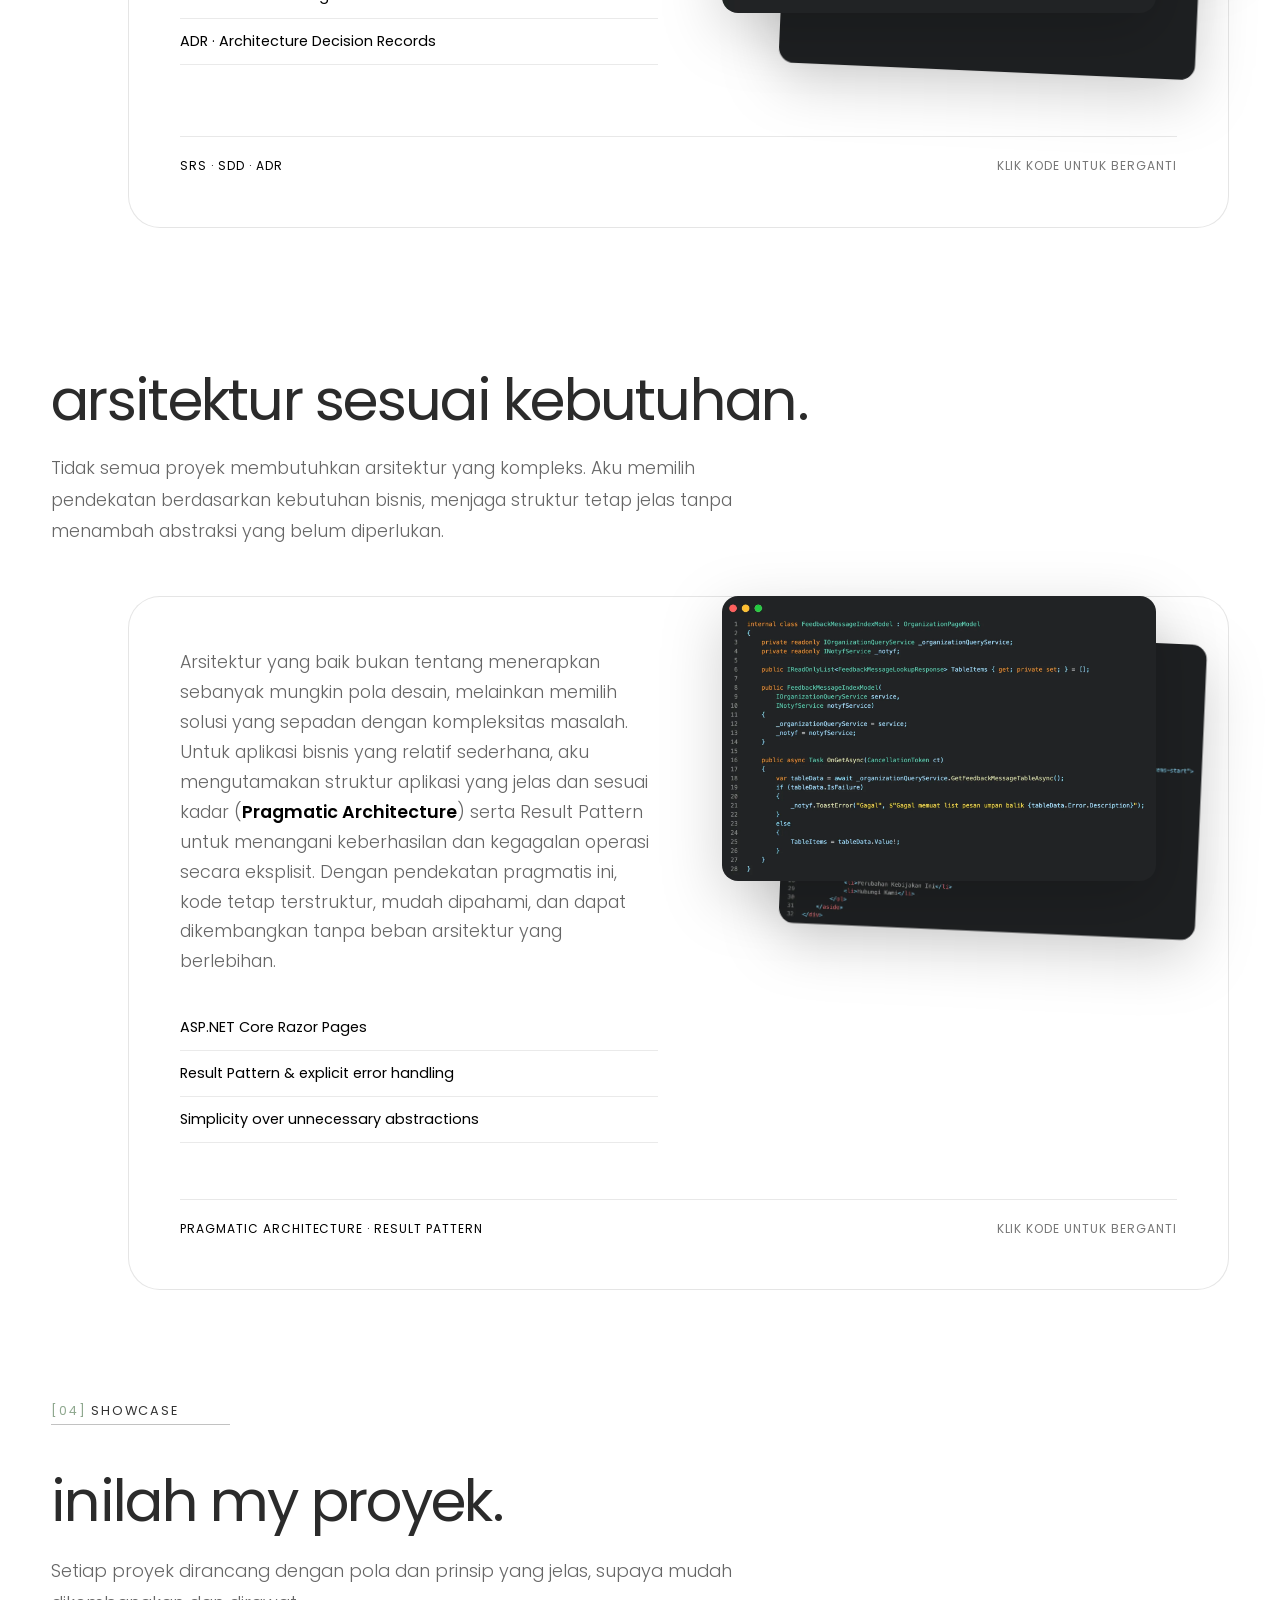
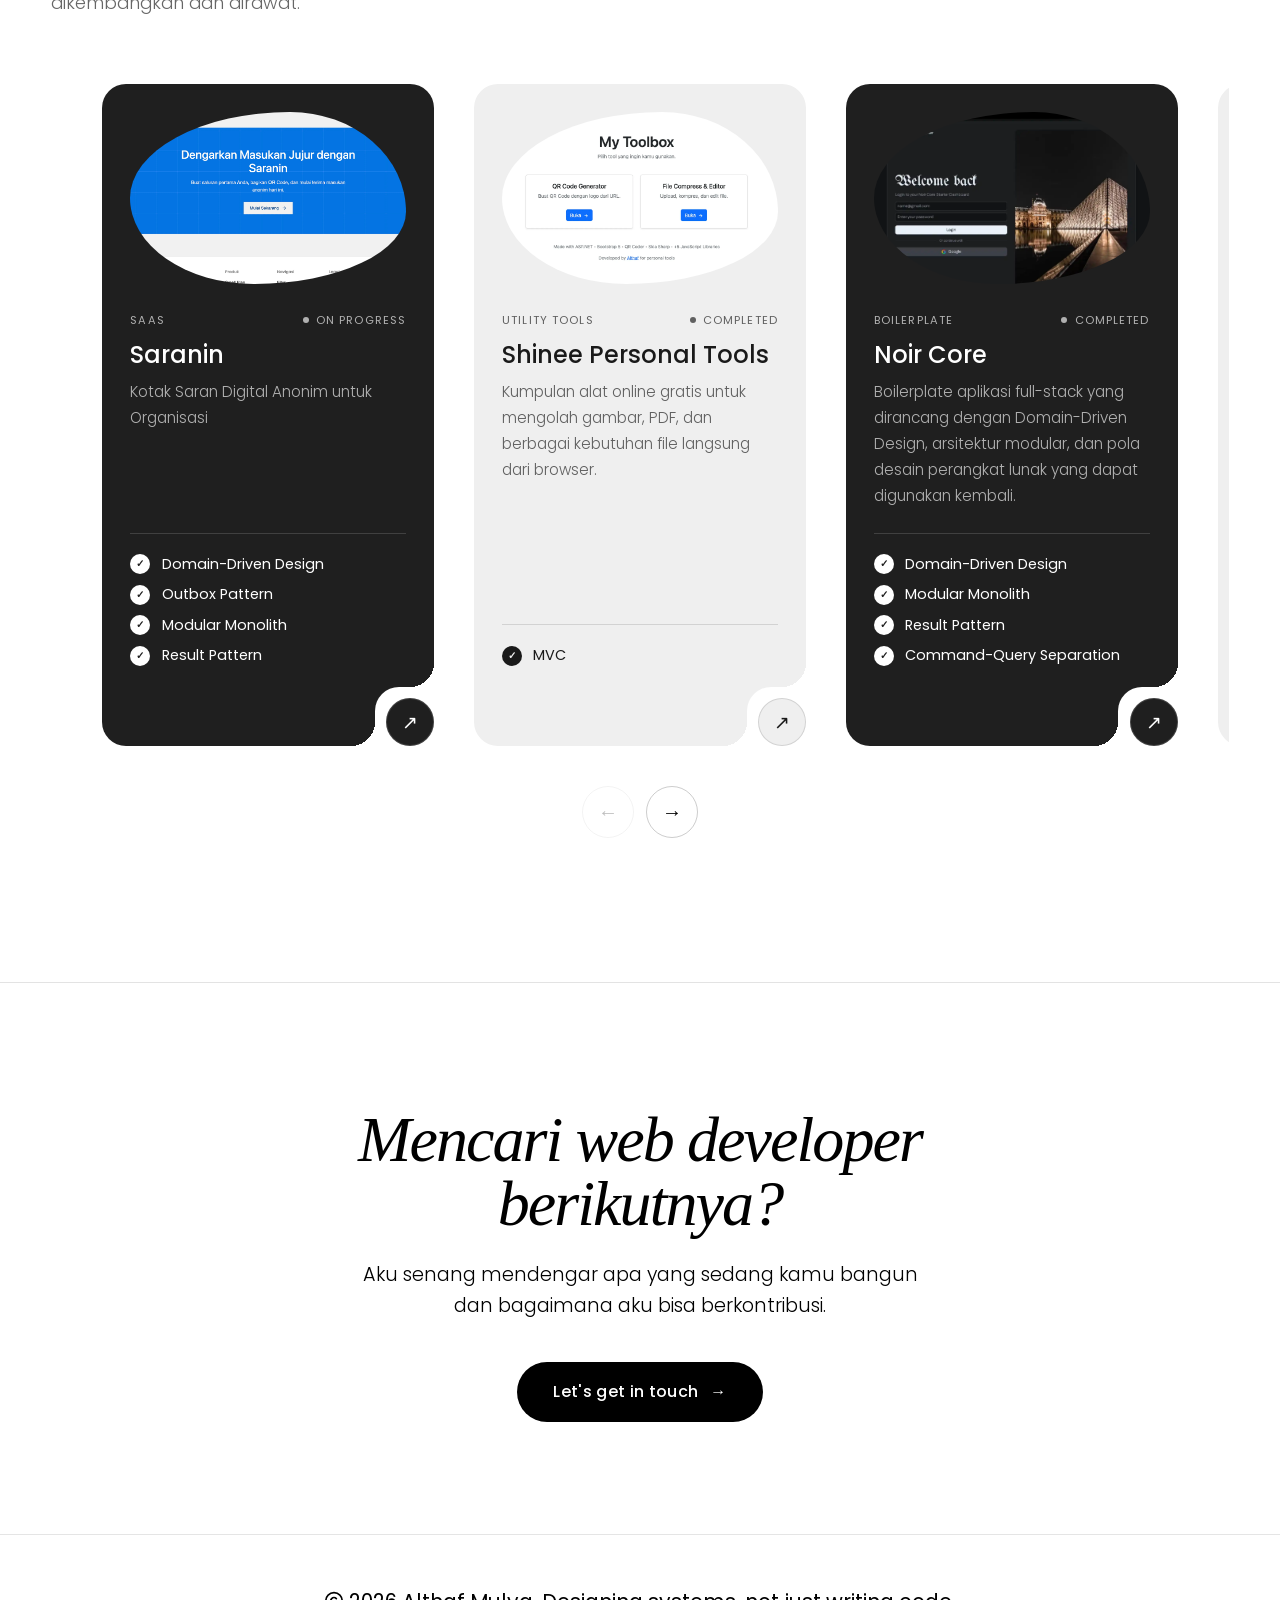
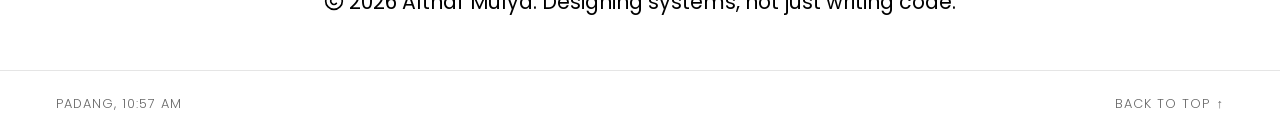
==== commit 11260fad: "feat: change favicon" ====
--- a/index.html
+++ b/index.html
@@ -18,8 +18,9 @@
     <meta property="og:title" content="Althaf Mulya | Web Developer Padang">
     <meta property="og:description" content="Web developer di Padang. Website, CMS, sistem informasi, dan backend API dengan ASP.NET Core.">
     <meta property="og:url" content="https://althaf-profile.vercel.app/">
-    <meta property="og:image" content="https://res.cloudinary.com/dyxqjq1yp/image/upload/f_jpg,w_1200,h_630,c_pad,b_white/v1792747245/favicon_tgfn6a.png">
+    <meta property="og:image" content="https://res.cloudinary.com/dyxqjq1yp/image/upload/f_jpg,w_1200,h_630,c_fill,g_auto/v1792753952/Screenshot_2026-10-23_at_18.12.22_vni5dd.png">
     <meta property="og:image:alt" content="Althaf Mulya, web developer Padang">
+    <meta property="og:image:type" content="image/jpeg">
     <meta property="og:image:width" content="1200">
     <meta property="og:image:height" content="630">
     <meta property="og:locale" content="id_ID">
@@ -33,8 +34,8 @@
     <meta name="theme-color" content="#000000">
     <meta name="color-scheme" content="light">
 
-    <link rel="icon" type="image/png" sizes="192x192" href="https://res.cloudinary.com/dyxqjq1yp/image/upload/f_png,w_192,h_192,c_fit/v1792747245/favicon_tgfn6a.png">
-    <link rel="apple-touch-icon" sizes="180x180" href="https://res.cloudinary.com/dyxqjq1yp/image/upload/f_png,w_180,h_180,c_fit/v1792747245/favicon_tgfn6a.png">
+    <link rel="icon" type="image/png" sizes="192x192" href="./assets/favicon.png">
+    <link rel="apple-touch-icon" sizes="180x180" href="./assets/favicon.png">
     <link rel="manifest" href="./manifest.json">
 
     <link rel="stylesheet" href="./styles/style.css">
@@ -82,7 +83,7 @@
                 "@id": "https://althaf-profile.vercel.app/#service",
                 "name": "Althaf Mulya – Jasa Pembuatan Website Padang",
                 "url": "https://althaf-profile.vercel.app/capabilities.html",
-                "image": "https://res.cloudinary.com/dyxqjq1yp/image/upload/f_jpg,w_1200,h_630,c_pad,b_white/v1792747245/favicon_tgfn6a.png",
+                "image": "https://res.cloudinary.com/dyxqjq1yp/image/upload/f_jpg,w_1200,h_630,c_fill,g_auto/v1792753952/Screenshot_2026-10-23_at_18.12.22_vni5dd.png",
                 "areaServed": [
                     { "@type": "City", "name": "Padang" },
                     { "@type": "Country", "name": "Indonesia" }
@@ -143,13 +144,13 @@
 
         <!-- hero -->
         <section class="hero">
-            <p id="short-description"></p>
+            <p id="short-description">Ada untuk membangun sesuatu yang bermanfaat. Dengan .NET apa saja bisa dibuat.</p>
 
             <div class="quick-info-container">
                 <div class="list-role-domicile">
                     <ol></ol>
                 </div>
-                <h1 id="hero-name"></h1>
+                <h1 id="hero-name">Althaf Mulya</h1>
 
                 <a id="hero-linkedin" class="hero-linkedin" target="_blank" rel="noopener" aria-label="LinkedIn">
                     <svg viewBox="0 0 24 24" fill="currentColor" aria-hidden="true">
@@ -186,7 +187,7 @@
             <div class="about__body">
                 <div class="about__content">
                     <h3 class="about__title">About Me</h3>
-                    <p id="about-description" class="about__description"></p>
+                    <p id="about-description" class="about__description">Halo aku Althaf, junior software engineer dari Padang, Indonesia, yang berfokus pada web development menggunakan C# dan .NET. Aku tertarik pada software architecture dan membangun sistem yang andal serta mudah dikembangkan.</p>
                 </div>
 
                 <div id="about-image" class="about__image"></div>
--- a/styles/style.css
+++ b/styles/style.css
@@ -23,6 +23,12 @@
 
 a {
     text-decoration: none;
+}
+
+#about-me, 
+#design-principle, 
+#showcase {
+    scroll-margin-top: 15vh;
 }
 
 .text-muted {
@@ -1279,6 +1285,105 @@
     transition: transform 0.25s ease;
 }
 
+/* faq */
+.faq {
+    display: grid;
+    grid-template-columns: minmax(0, 1fr) minmax(0, 1.2fr);
+    gap: clamp(2rem, 6vw, 6rem);
+    margin-top: 5rem;
+    padding-top: 5rem;
+    border-top: 1px solid #0000001a;
+}
+
+.faq__title {
+    max-width: 10ch;
+    font-size: clamp(2.5rem, 5.5vw, 6rem);
+    font-weight: 300;
+    line-height: 1.05;
+    letter-spacing: -0.04em;
+    color: #111;
+}
+
+.faq__plus {
+    display: inline-block;
+    margin-top: 2rem;
+    font-size: 3rem;
+    font-weight: 400;
+    line-height: 1;
+    color: #8fa88f;
+    transition: transform 0.4s cubic-bezier(0.22, 1, 0.36, 1);
+}
+
+.faq:has(.faq__item.is-open) .faq__plus {
+    transform: rotate(135deg);
+}
+
+.faq__question {
+    display: flex;
+    justify-content: space-between;
+    align-items: flex-start;
+    gap: 1.5rem;
+    width: 100%;
+    padding: 1.6rem 0;
+    border: 0;
+    background: none;
+    color: #111;
+    font: inherit;
+    font-size: clamp(1.1rem, 1.6vw, 1.6rem);
+    font-weight: 300;
+    letter-spacing: -0.02em;
+    line-height: 1.3;
+    text-align: left;
+    cursor: pointer;
+}
+
+.faq__question:focus-visible {
+    outline: 2px solid #000;
+    outline-offset: 4px;
+    border-radius: 0.5rem;
+}
+
+.faq__icon {
+    flex-shrink: 0;
+    display: grid;
+    place-items: center;
+    width: 44px;
+    height: 44px;
+    border-radius: 50%;
+    background: #111;
+    color: #fff;
+    font-size: 1.1rem;
+    line-height: 1;
+    transition: transform 0.35s cubic-bezier(0.22, 1, 0.36, 1);
+}
+
+.faq__item.is-open .faq__icon {
+    transform: rotate(-45deg);
+}
+
+.faq__answer {
+    display: grid;
+    grid-template-rows: 0fr;
+    transition: grid-template-rows 0.4s cubic-bezier(0.22, 1, 0.36, 1);
+}
+
+.faq__item.is-open .faq__answer {
+    grid-template-rows: 1fr;
+}
+
+.faq__answer-inner {
+    overflow: hidden;
+}
+
+.faq__answer-inner p {
+    max-width: 38rem;
+    padding: 0 3rem 1.6rem 0;
+    font-weight: 300;
+    font-size: 1rem;
+    line-height: 1.7;
+    color: #00000099;
+}
+
 /* area contect form */
 body[data-page="contact"] {
     --c-bg: #121212;
@@ -1965,6 +2070,25 @@
     .contact-form {
         gap: 2rem;
     }
+
+    .faq {
+        grid-template-columns: minmax(0, 1fr);
+        margin-top: 3rem;
+        padding-top: 3rem;
+    }
+
+    .faq__title {
+        max-width: none;
+    }
+
+    .faq__icon {
+        width: 38px;
+        height: 38px;
+    }
+
+    .faq__answer-inner p {
+        padding-right: 0;
+    }
 }
 
 /* HP kecil */
@@ -2181,6 +2305,12 @@
     .contact-form__submit {
         align-self: stretch;
         text-align: center;
+    }
+
+    .faq__icon,
+    .faq__plus,
+    .faq__answer {
+        transition: none;
     }
 }
 
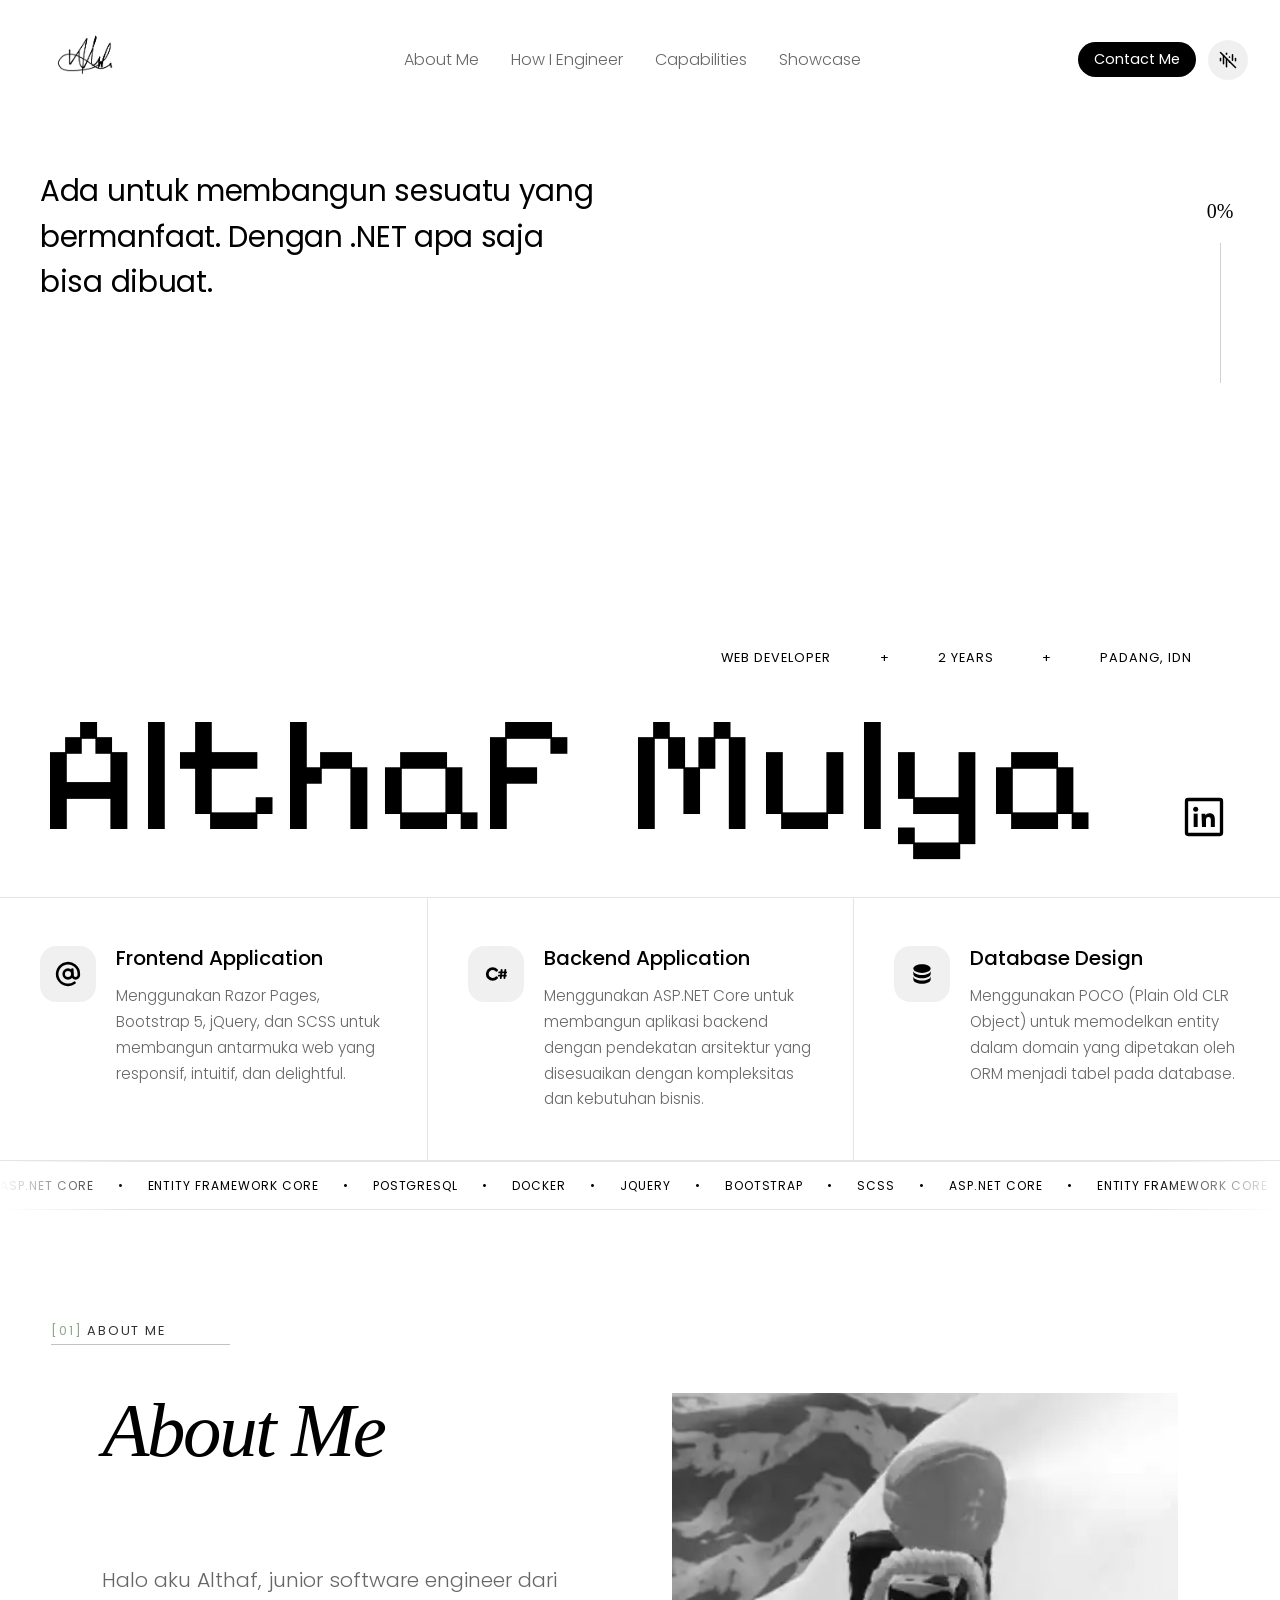
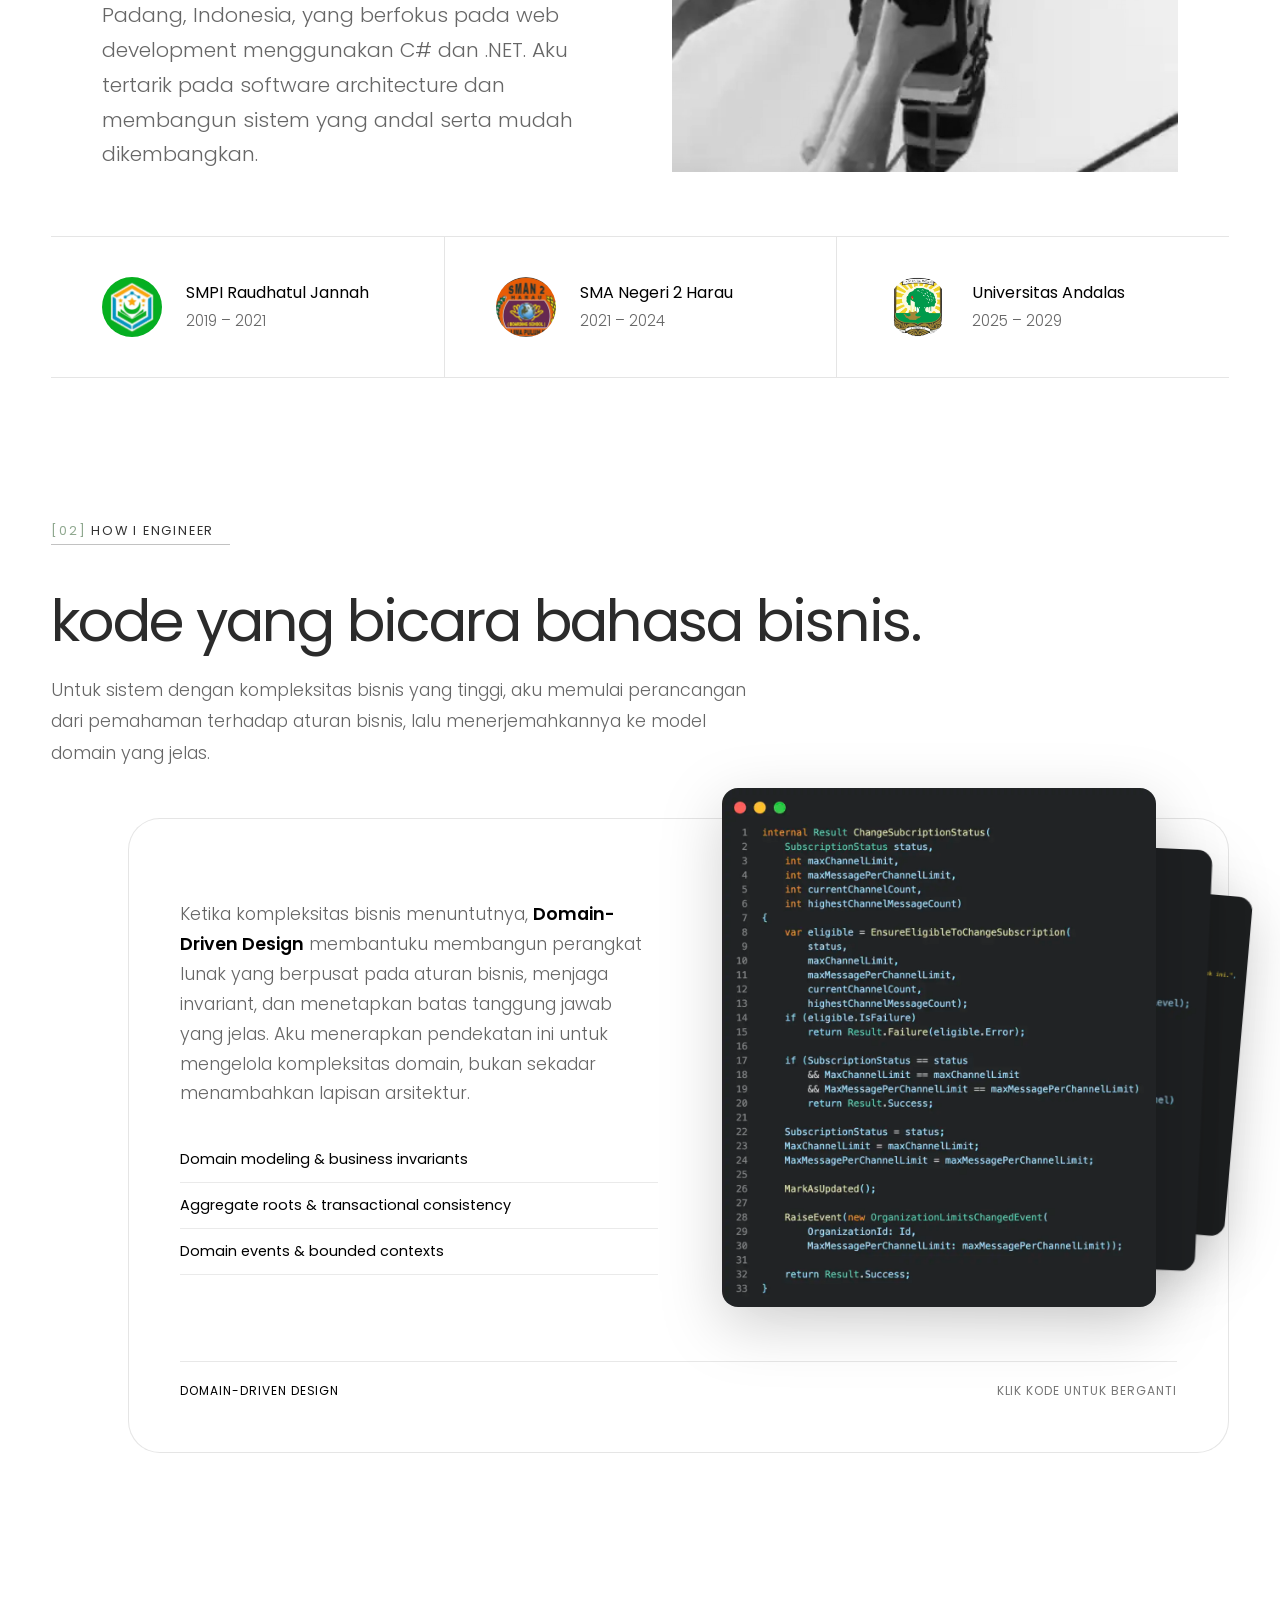
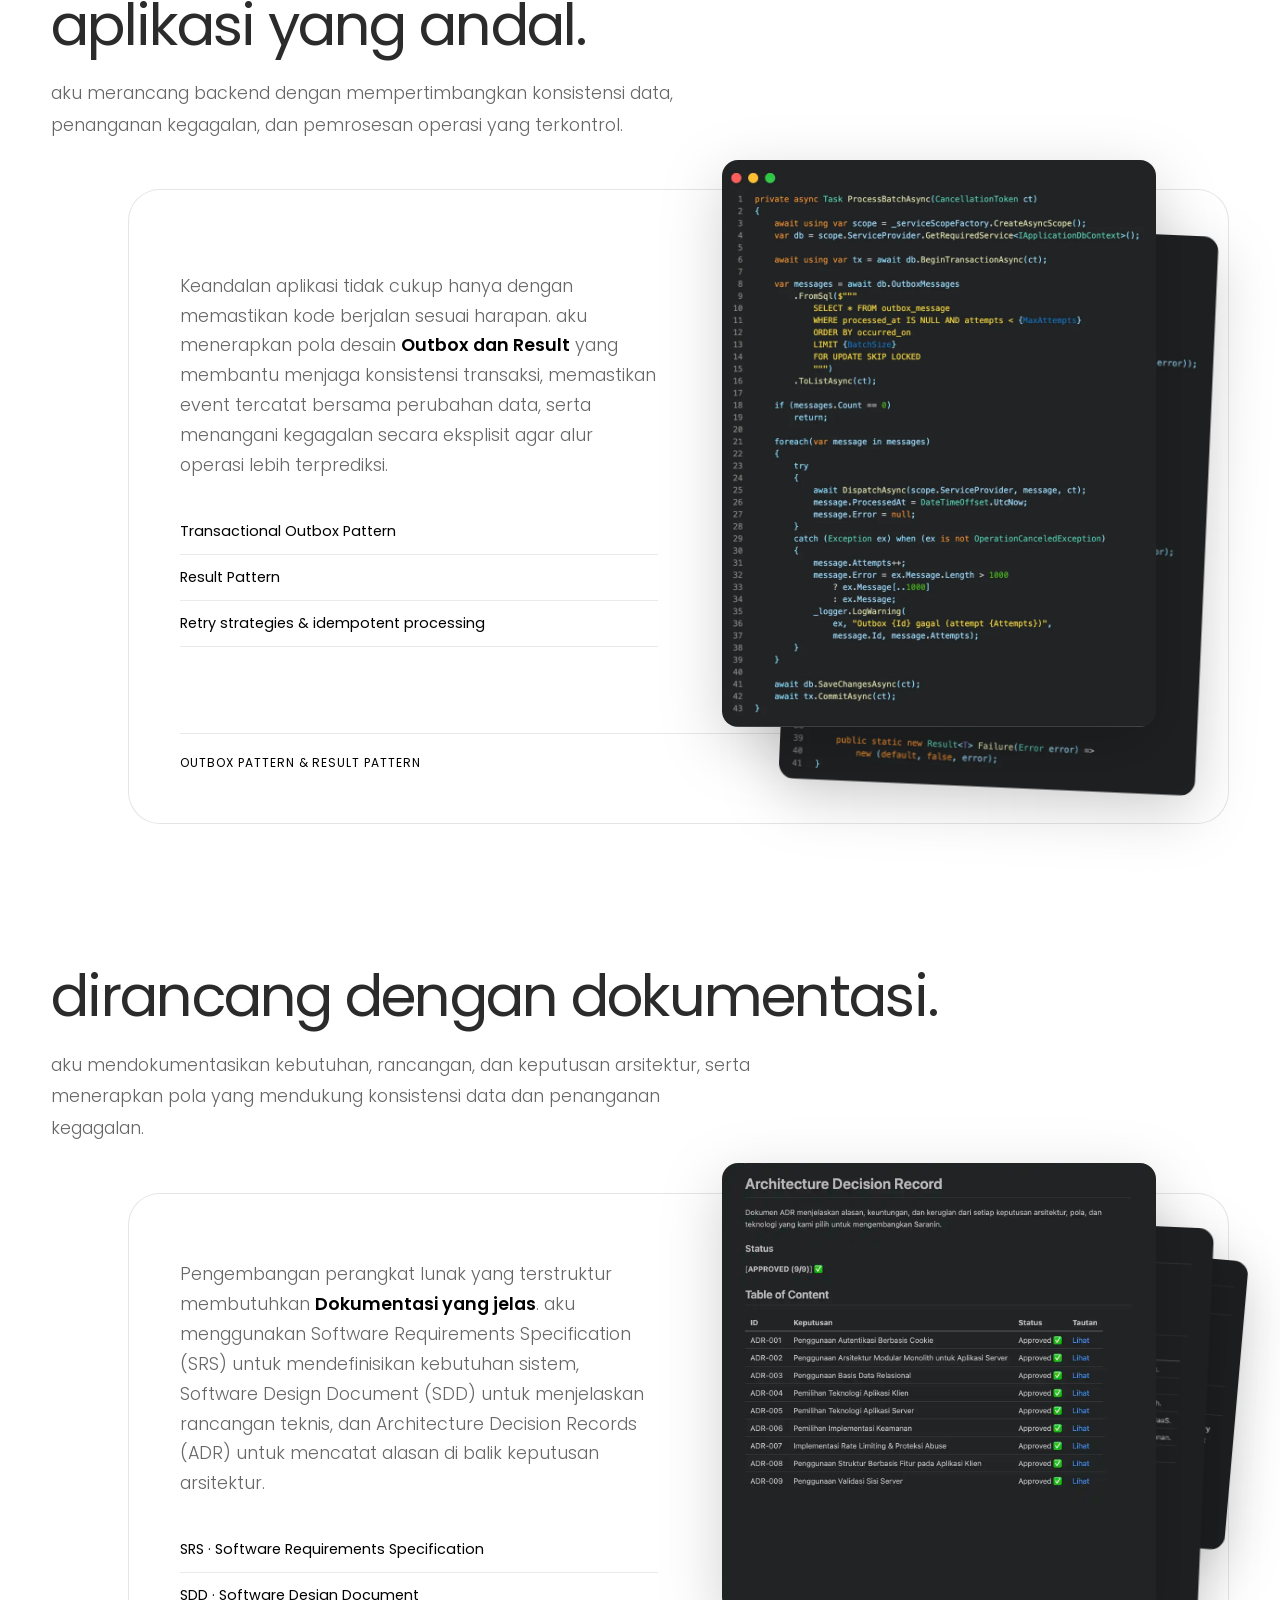
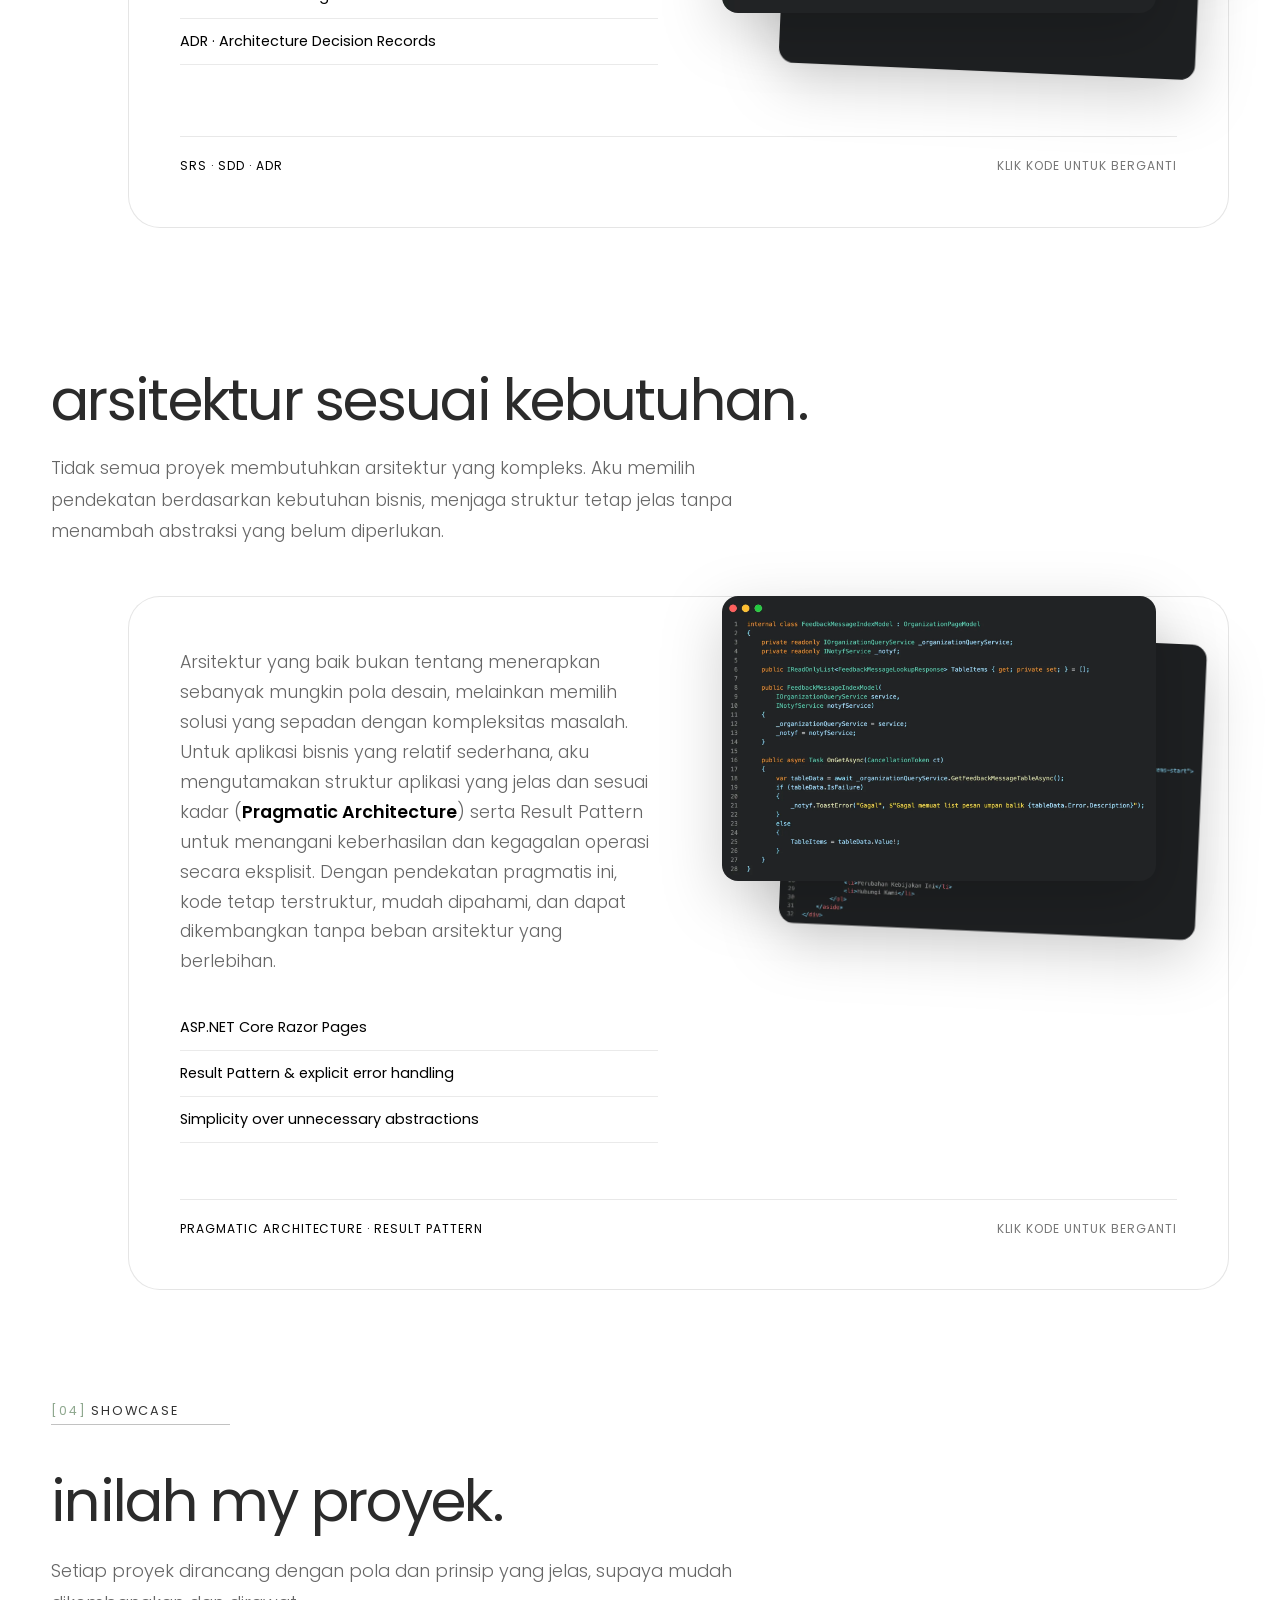
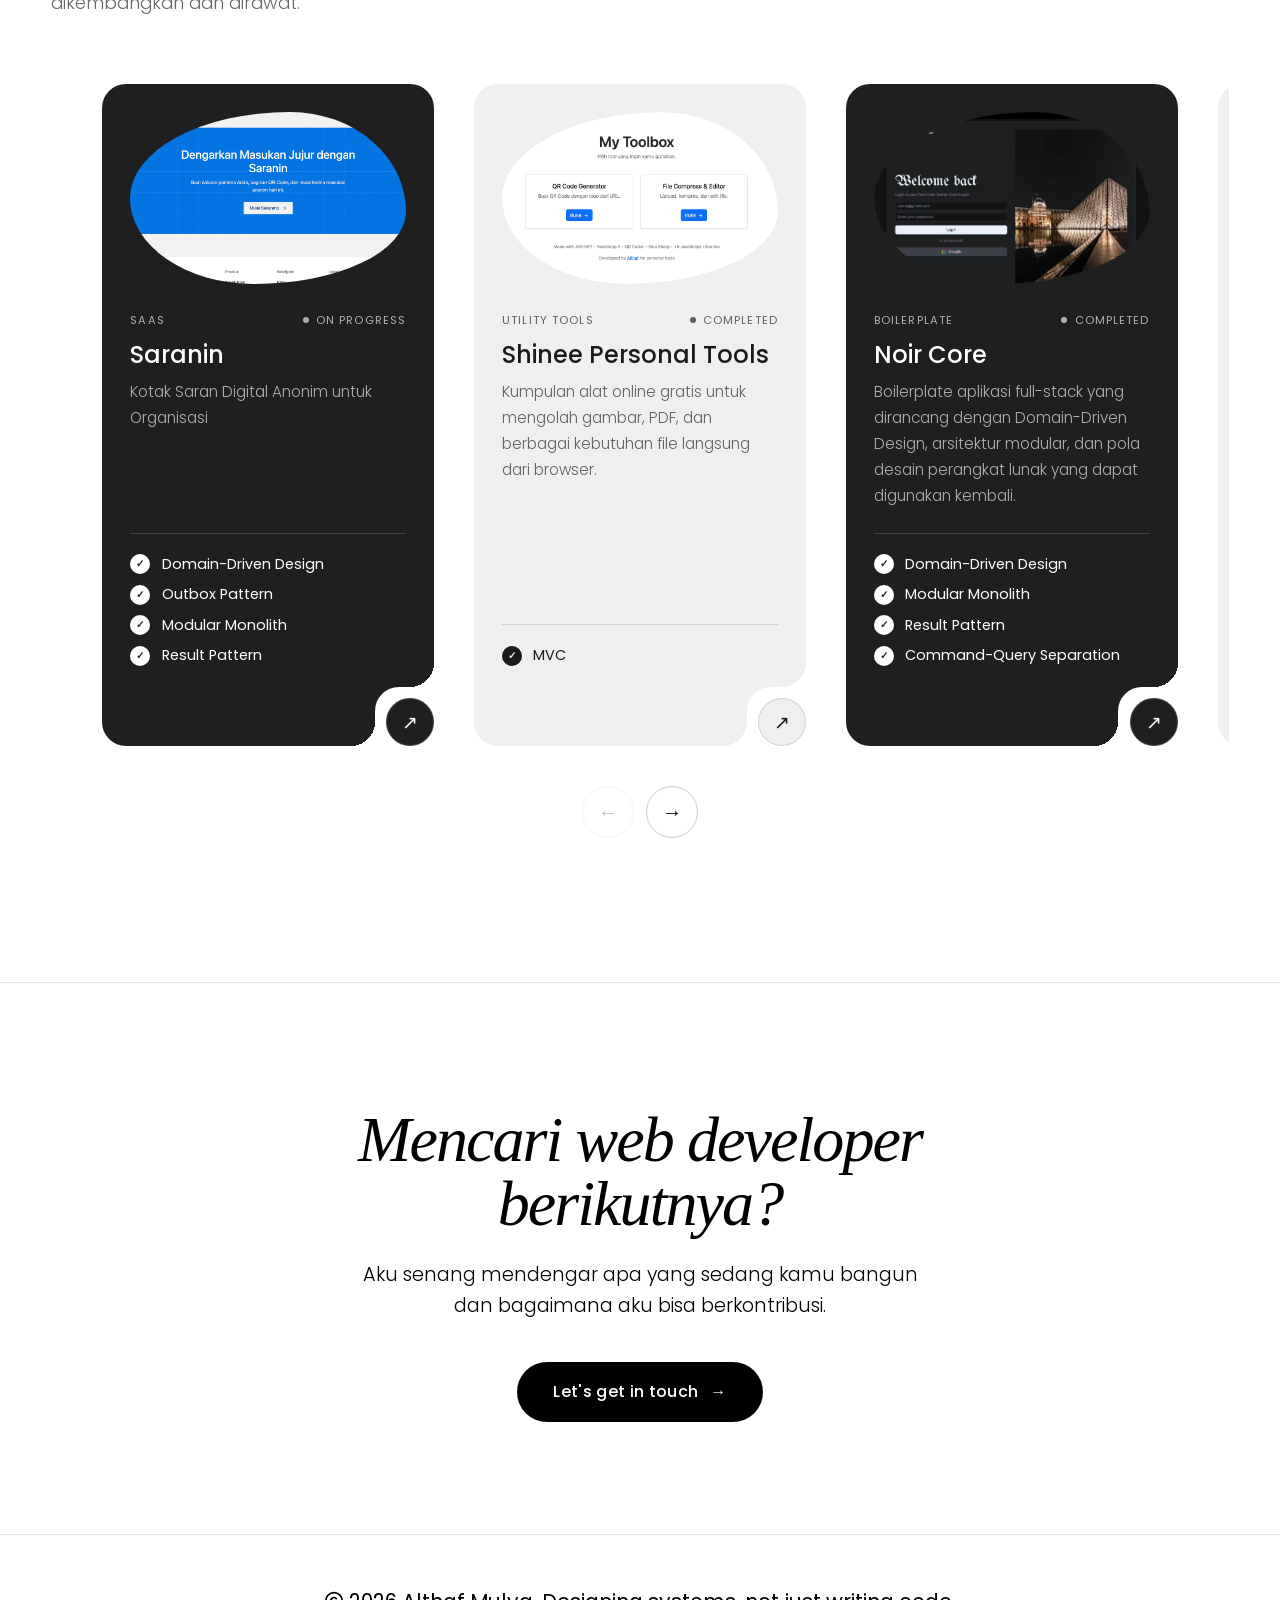
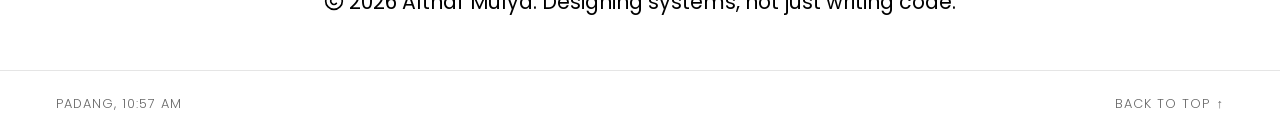
==== commit 15cc5414: "feat: change domain" ====
--- a/index.html
+++ b/index.html
@@ -6,7 +6,7 @@
 
     <title>Althaf Mulya | Web Developer Padang – ASP.NET Core & .NET</title>
     <meta name="description" content="Althaf Mulya, web developer di Padang. Jasa pembuatan website, CMS, sistem informasi, dan backend API dengan ASP.NET Core. Estimasi biaya transparan, bisa remote.">
-    <link rel="canonical" href="https://althaf-profile.vercel.app/">
+    <link rel="canonical" href="https://althaf-profile.my.id/">
 
     <meta name="author" content="Althaf Mulya">
     <meta name="robots" content="index, follow, max-image-preview:large, max-snippet:-1">
@@ -17,7 +17,7 @@
     <meta property="og:site_name" content="Althaf Mulya">
     <meta property="og:title" content="Althaf Mulya | Web Developer Padang">
     <meta property="og:description" content="Web developer di Padang. Website, CMS, sistem informasi, dan backend API dengan ASP.NET Core.">
-    <meta property="og:url" content="https://althaf-profile.vercel.app/">
+    <meta property="og:url" content="https://althaf-profile.my.id/">
     <meta property="og:image" content="https://res.cloudinary.com/dyxqjq1yp/image/upload/f_jpg,w_1200,h_630,c_fill,g_auto/v1792753952/Screenshot_2026-10-23_at_18.12.22_vni5dd.png">
     <meta property="og:image:alt" content="Althaf Mulya, web developer Padang">
     <meta property="og:image:type" content="image/jpeg">
@@ -52,18 +52,18 @@
         "@graph": [
             {
                 "@type": "WebSite",
-                "@id": "https://althaf-profile.vercel.app/#website",
-                "url": "https://althaf-profile.vercel.app/",
+                "@id": "https://althaf-profile.my.id/#website",
+                "url": "https://althaf-profile.my.id/",
                 "name": "Althaf Mulya",
                 "inLanguage": "id-ID",
-                "publisher": { "@id": "https://althaf-profile.vercel.app/#person" }
+                "publisher": { "@id": "https://althaf-profile.my.id/#person" }
             },
             {
                 "@type": "Person",
-                "@id": "https://althaf-profile.vercel.app/#person",
+                "@id": "https://althaf-profile.my.id/#person",
                 "name": "Althaf Mulya",
                 "jobTitle": "Web Developer",
-                "url": "https://althaf-profile.vercel.app/",
+                "url": "https://althaf-profile.my.id/",
                 "image": "https://res.cloudinary.com/dyxqjq1yp/image/upload/f_jpg,w_1200,h_630,c_pad,b_white/v1792747245/favicon_tgfn6a.png",
                 "email": "mailto:althafmain@gmail.com",
                 "address": {
@@ -80,15 +80,15 @@
             },
             {
                 "@type": "ProfessionalService",
-                "@id": "https://althaf-profile.vercel.app/#service",
+                "@id": "https://althaf-profile.my.id/#service",
                 "name": "Althaf Mulya – Jasa Pembuatan Website Padang",
-                "url": "https://althaf-profile.vercel.app/capabilities.html",
+                "url": "https://althaf-profile.my.id/capabilities.html",
                 "image": "https://res.cloudinary.com/dyxqjq1yp/image/upload/f_jpg,w_1200,h_630,c_fill,g_auto/v1792753952/Screenshot_2026-10-23_at_18.12.22_vni5dd.png",
                 "areaServed": [
                     { "@type": "City", "name": "Padang" },
                     { "@type": "Country", "name": "Indonesia" }
                 ],
-                "provider": { "@id": "https://althaf-profile.vercel.app/#person" },
+                "provider": { "@id": "https://althaf-profile.my.id/#person" },
                 "serviceType": ["Pembuatan website", "CMS", "Sistem informasi", "HRIS", "E-Commerce", "Backend API"]
             }
         ]
